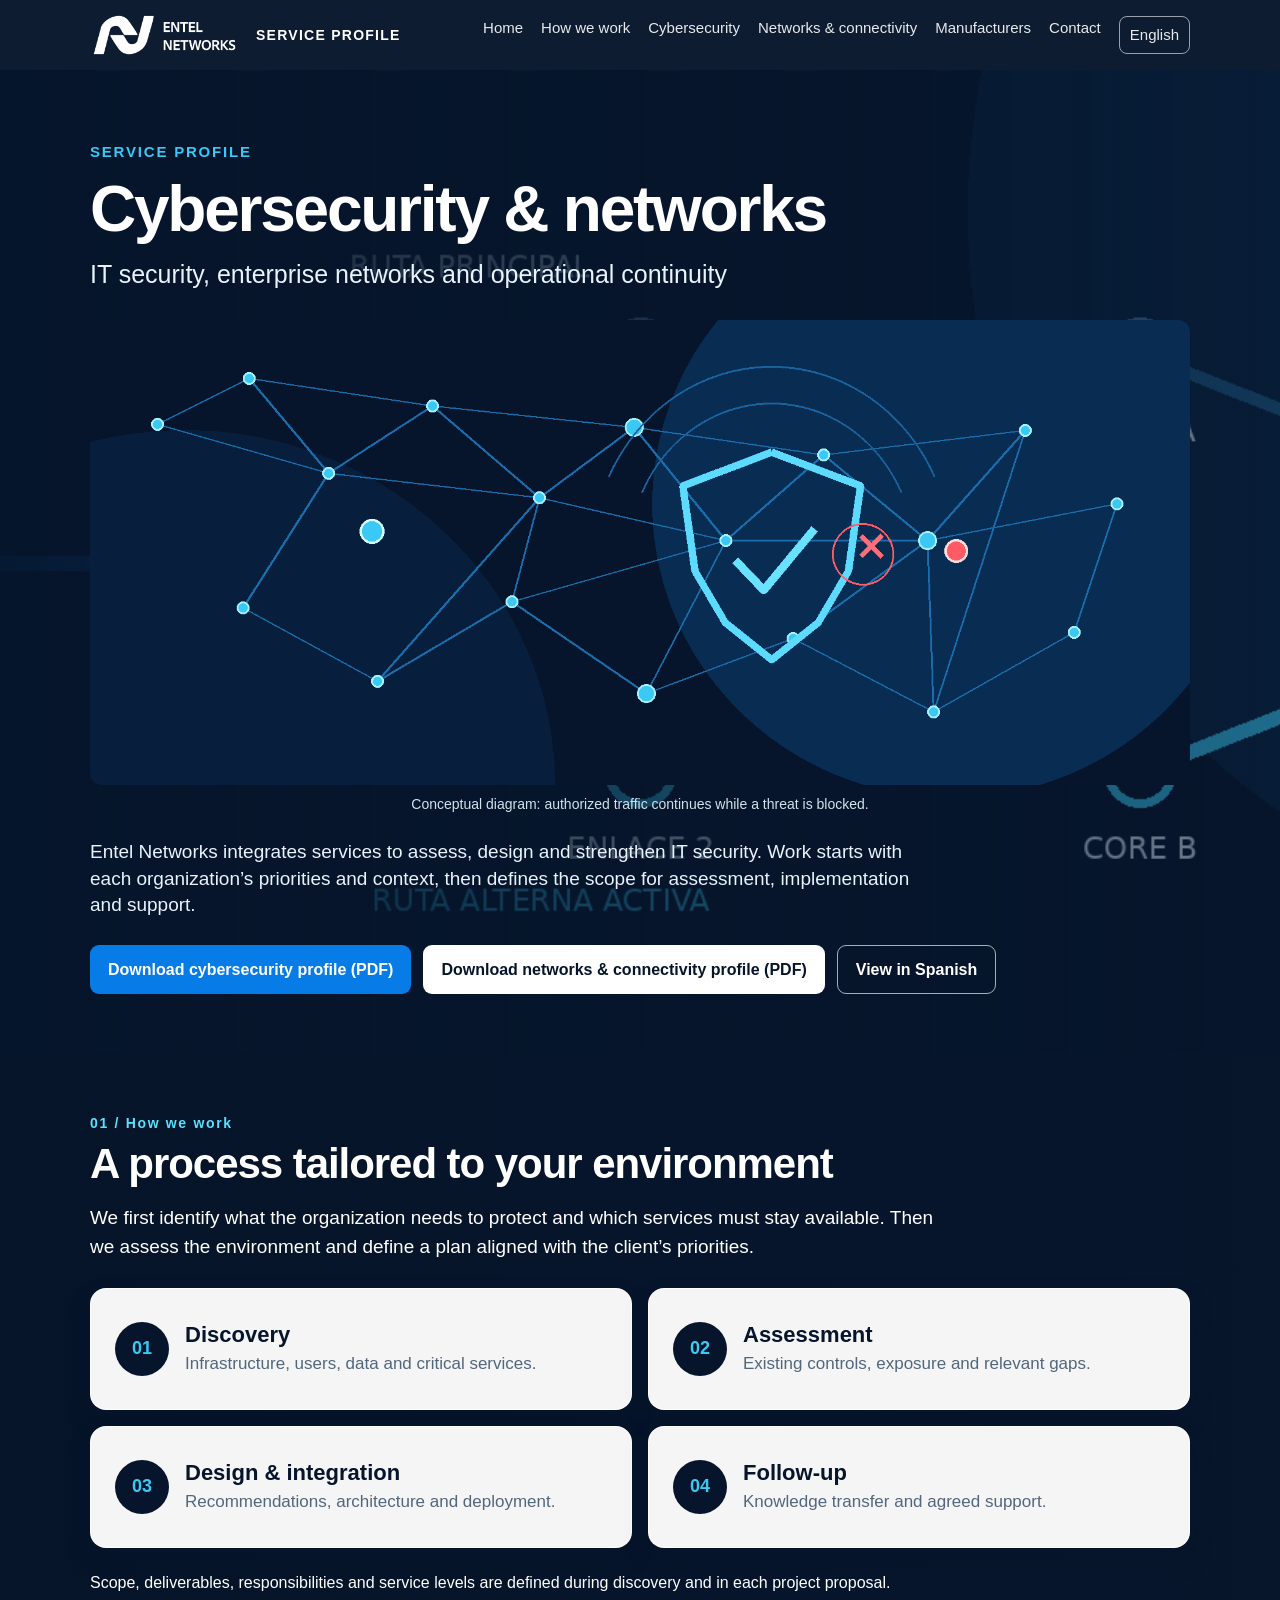
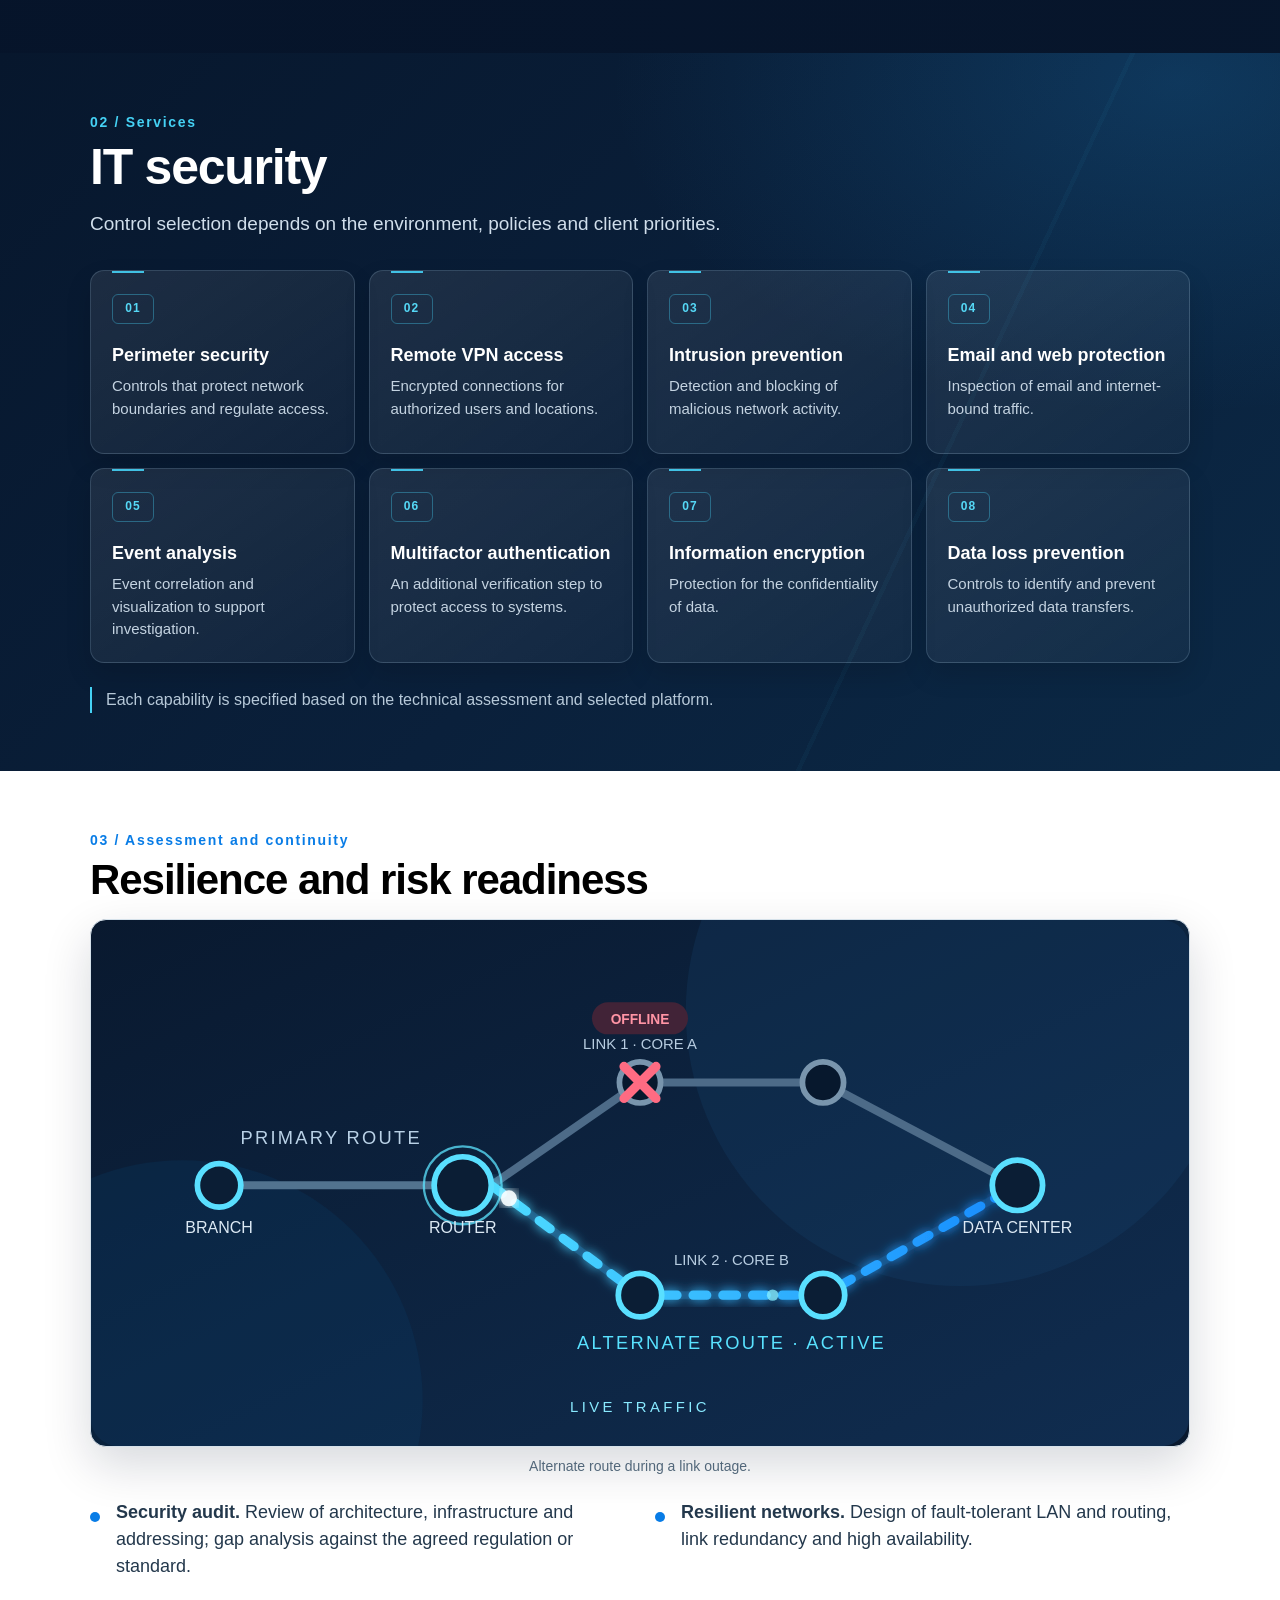
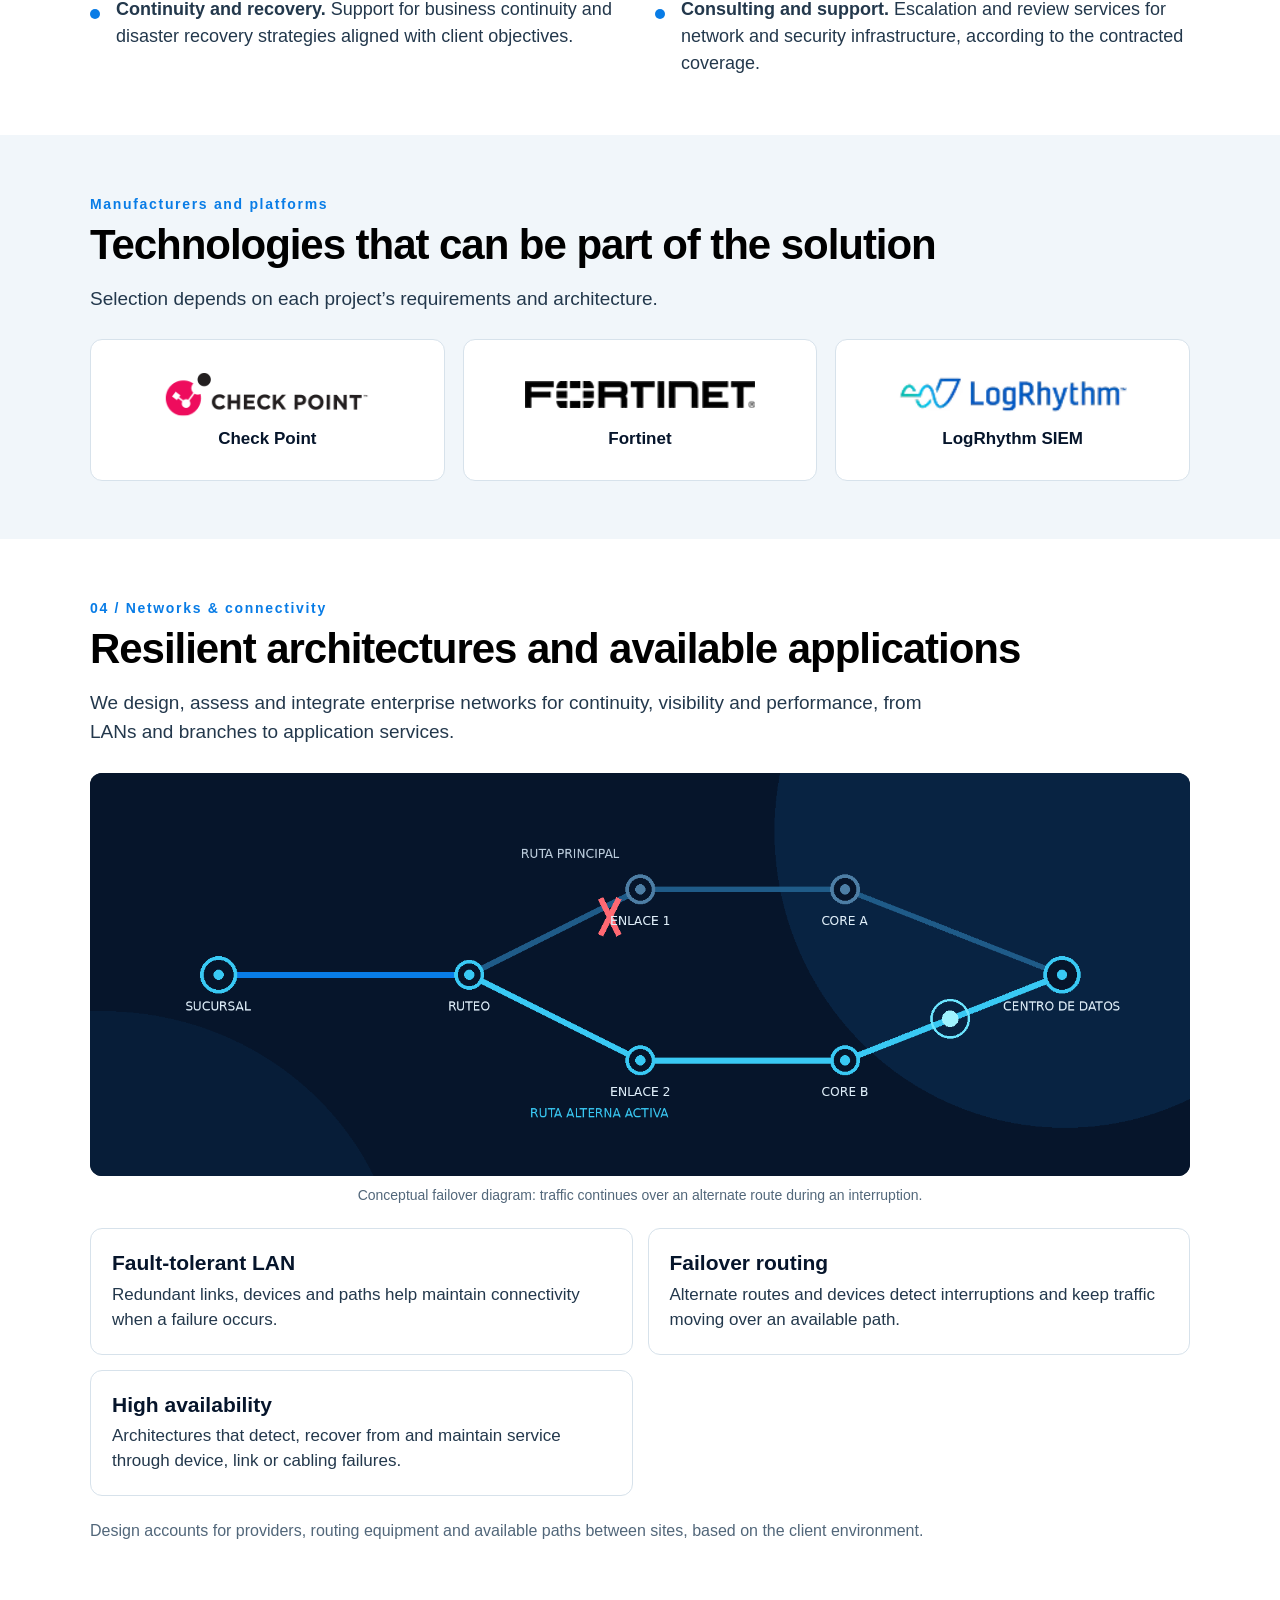
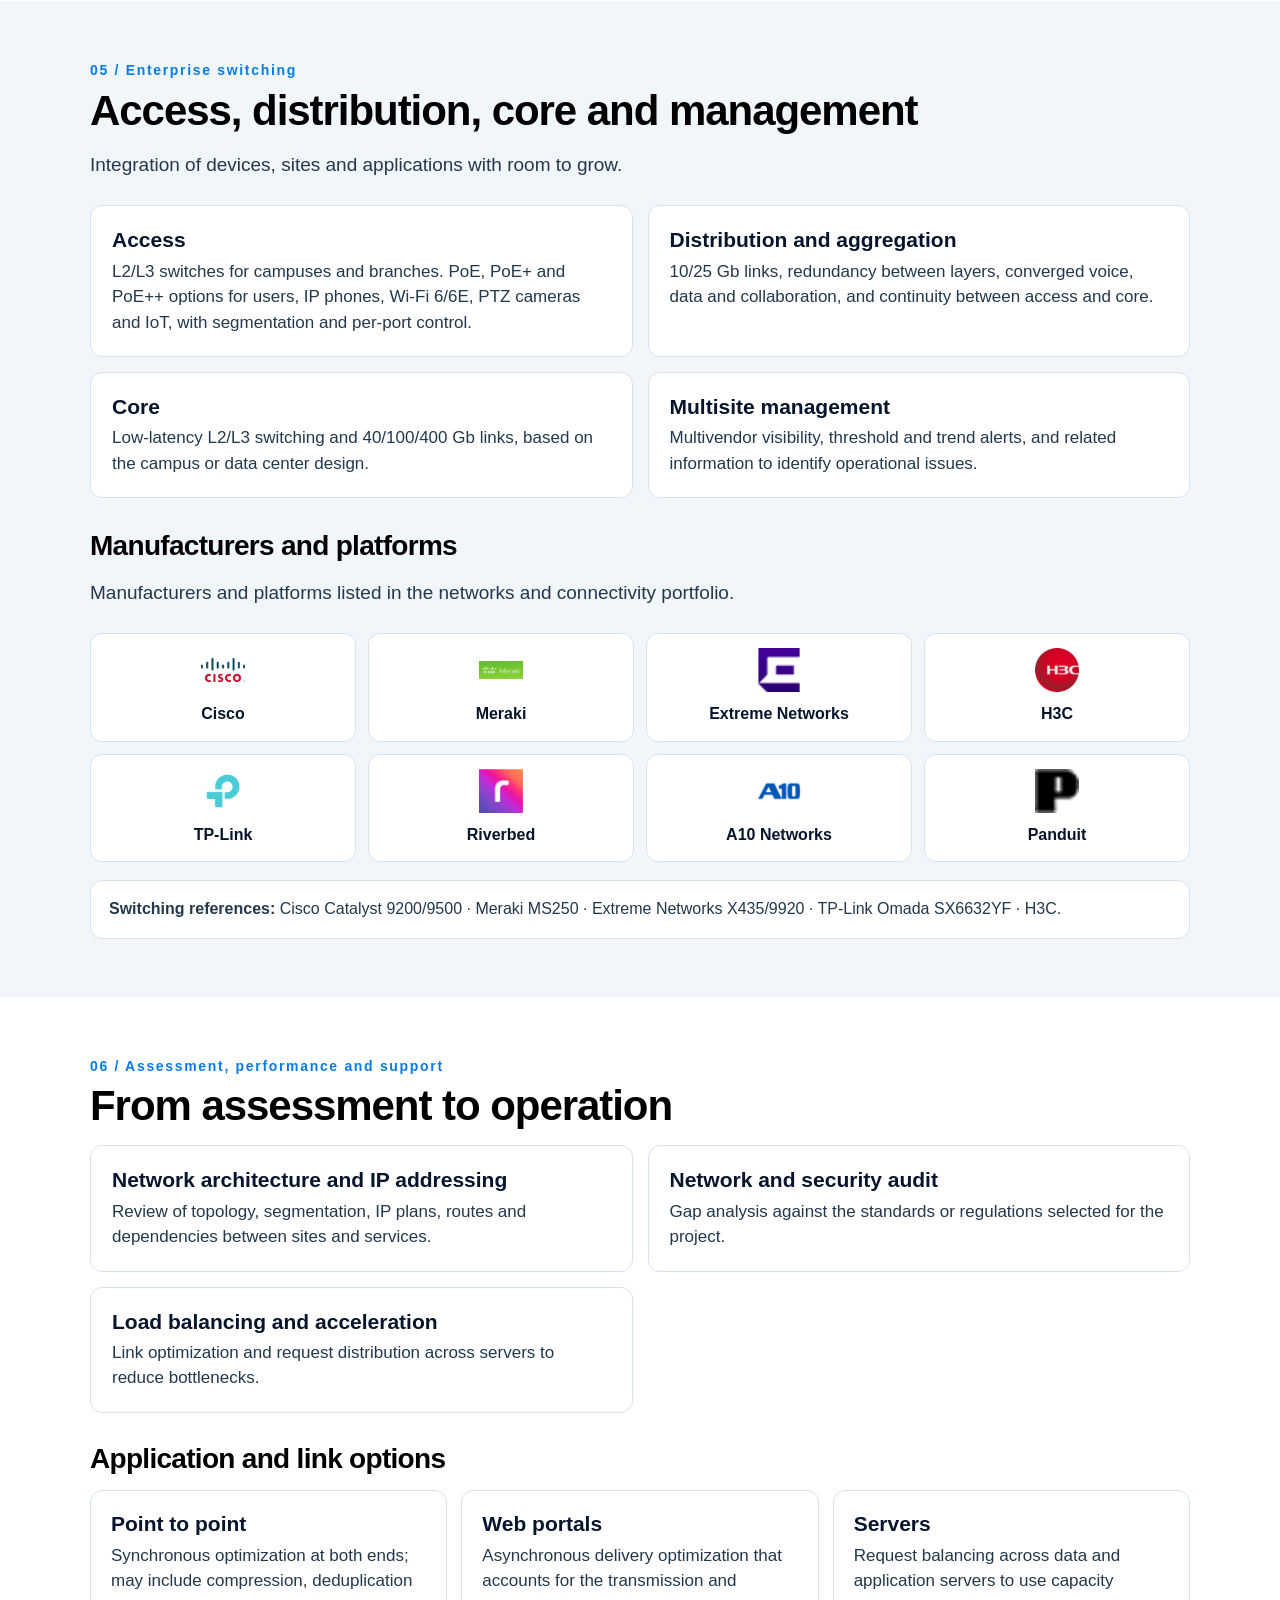
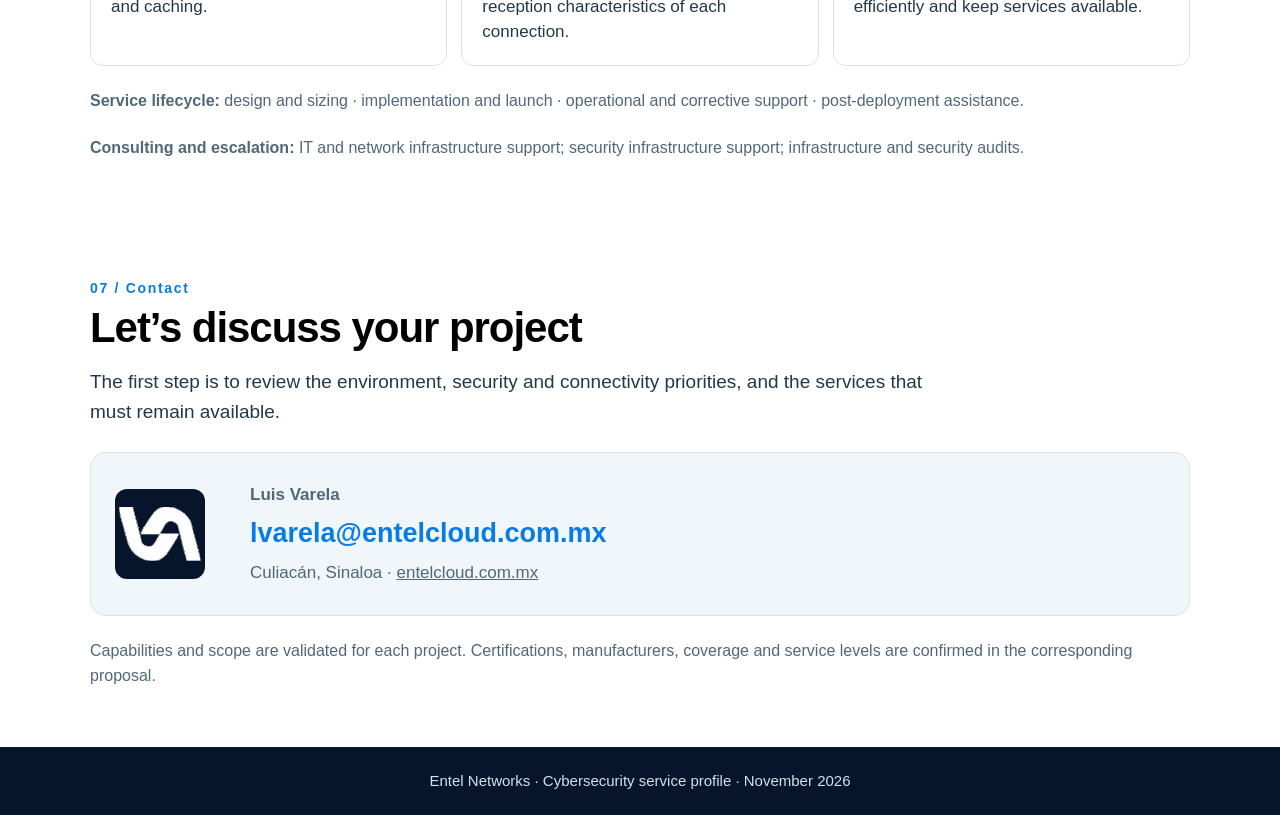
==== Perfil_Entel_Networks_EN.html @ b6eedfe2 "Refresh English IT security services section" ====
<!doctype html>
<html lang="en">
<head>
<meta charset="utf-8">
<meta name="viewport" content="width=device-width, initial-scale=1">
<meta name="theme-color" content="#06152b">
<meta name="description" content="Service profile de ciberseguridad de Entel Networks: evaluación, diseño, integración y continuidad operativa.">
<title>Cybersecurity | Entel Networks</title>
<style>
:root{--navy:#06152b;--blue:#087ce6;--cyan:#39c9f4;--ink:#101d2c;--body:#23384c;--muted:#52677a;--pale:#f1f6fa;--border:#d7e2eb;--white:#fff;--max:1100px}
*{box-sizing:border-box}
html{scroll-behavior:smooth}
body{margin:0;background:var(--white);color:var(--body);font-family:Arial,Helvetica,sans-serif;font-size:18px;line-height:1.6}
a{color:inherit}
header{position:sticky;top:0;z-index:1000;background:rgba(6,21,43,.97);backdrop-filter:blur(12px);color:#fff;padding:12px 22px}
.topbar{max-width:var(--max);margin:auto;display:flex;align-items:center;justify-content:space-between;gap:24px}
.brand{display:flex;align-items:center;gap:16px;min-width:0}
.brand img.logo{width:150px;height:auto;max-height:58px;object-fit:contain}
.brand span{font-size:14px;font-weight:700;letter-spacing:.09em}
nav{display:flex;gap:18px;flex-wrap:wrap;justify-content:flex-end}
nav a{font-size:15px;color:#fff;text-decoration:none;opacity:.9}
nav a:hover,nav a:focus{text-decoration:underline}
main{overflow:hidden}
.wrap{width:min(calc(100% - 44px),var(--max));margin:0 auto}
.hero{position:relative;isolation:isolate;overflow:hidden;background:var(--navy);color:#fff;padding:70px 0 60px;min-height:480px}
.hero:before{content:"";position:absolute;z-index:-1;inset:0;background:linear-gradient(90deg,rgba(6,21,43,.96),rgba(6,21,43,.52)),url("[data-uri]") center/cover no-repeat;animation:heroFade 18s ease-in-out infinite alternate}
@keyframes heroFade{0%{filter:hue-rotate(0deg) brightness(.8);transform:scale(1)}50%{filter:hue-rotate(18deg) brightness(1);transform:scale(1.04)}100%{filter:hue-rotate(-12deg) brightness(.88);transform:scale(1.01)}}
.eyebrow{margin:0 0 12px;color:var(--cyan);font-size:15px;font-weight:700;letter-spacing:.12em;text-transform:uppercase}
h1{font-size:clamp(40px,6vw,64px);line-height:1.05;letter-spacing:-.035em;margin:0 0 14px;color:#fff}
.lead{font-size:clamp(20px,2.4vw,25px);line-height:1.4;max-width:850px;margin:0 0 28px;color:#e8f3fc}
.flow{display:block;width:100%;height:auto;border-radius:12px;background:#08172c}
.caption{font-size:14px;color:#d2e1ed;text-align:center;margin:8px 0 0}
.section{padding:58px 0}
#metodo{position:relative;isolation:isolate;background:#09192f url("https://images.pexels.com/photos/3184357/pexels-photo-3184357.jpeg?auto=compress&cs=tinysrgb&w=1800") center 42%/cover no-repeat;color:#f7fbff}#metodo::before{content:"";position:absolute;inset:0;background:linear-gradient(90deg,rgba(6,20,42,.94) 0%,rgba(6,20,42,.82) 48%,rgba(6,20,42,.65) 100%);z-index:-1}#metodo .wrap{position:relative}#metodo .kicker{color:#59e2ff}#metodo h2,#metodo .section-intro,#metodo .note{color:#fff}#metodo .step{background:rgba(255,255,255,.96);backdrop-filter:blur(6px)}#metodo .step p{color:#52677c}@media(max-width:700px){#metodo{background-position:58% center}#metodo::before{background:rgba(6,20,42,.82)}}

.section.alt{background:var(--pale)}
.kicker{font-size:14px;letter-spacing:.12em;font-weight:700;color:var(--blue);margin:0 0 5px}
h2{font-size:clamp(30px,4vw,42px);line-height:1.12;color:#000;margin:0 0 16px;letter-spacing:-.025em}
.section-intro{font-size:19px;line-height:1.55;max-width:850px;margin:0 0 26px}
.steps{display:grid;gap:12px}
.step{display:flex;align-items:flex-start;gap:20px;background:white;border:1px solid var(--border);border-radius:12px;padding:20px 22px}
.step>span{display:grid;place-items:center;flex:0 0 54px;height:54px;border-radius:9px;background:var(--navy);color:var(--cyan);font-size:20px;font-weight:700}
h3{margin:0 0 5px;color:var(--navy);font-size:21px;line-height:1.25}
.step p,.service p{font-size:17px;margin:0;line-height:1.5}
.note{margin:22px 0 0;color:var(--muted);font-size:16px}
.services{display:grid;grid-template-columns:repeat(2,minmax(0,1fr));gap:15px}
.service{border:1px solid var(--border);border-radius:12px;padding:21px;background:#fff}
.service h3{font-size:19px}
.resilient{display:block;width:100%;height:auto;border-radius:12px;background:white;border:1px solid var(--border)}
.caption-dark{font-size:14px;color:var(--muted);text-align:center;margin:8px 0 22px}
.capabilities{display:grid;grid-template-columns:repeat(2,minmax(0,1fr));gap:16px 30px;margin:0;padding:0;list-style:none}
.capabilities li{font-size:18px;line-height:1.5;padding-left:26px;position:relative}
.capabilities li:before{content:"";position:absolute;left:0;top:.67em;width:10px;height:10px;border-radius:50%;background:var(--blue)}
.makers{display:grid;grid-template-columns:repeat(3,minmax(0,1fr));gap:18px;margin-top:22px}
.maker{min-height:142px;display:flex;flex-direction:column;align-items:center;justify-content:center;text-align:center;gap:10px;background:#fff;border:1px solid var(--border);border-radius:12px;padding:20px}
.maker img{display:block;max-width:100%;width:min(100%,230px);height:46px;object-fit:contain}
.maker h3{font-size:17px;margin:0}
.network-grid{display:grid;grid-template-columns:repeat(2,minmax(0,1fr));gap:15px}
.network-card{background:#fff;border:1px solid var(--border);border-radius:12px;padding:21px}
.network-card p{font-size:17px;line-height:1.5;margin:0}
.network-maker-grid{display:grid;grid-template-columns:repeat(4,minmax(0,1fr));gap:12px;margin-top:22px}
.network-maker{min-height:105px;display:flex;flex-direction:column;align-items:center;justify-content:center;gap:9px;text-decoration:none;background:#fff;border:1px solid var(--border);border-radius:12px;padding:14px}
.network-maker img{width:44px;height:44px;object-fit:contain}
.network-maker span{font-size:16px;font-weight:700;text-align:center;color:var(--navy)}
.section,[id]{scroll-margin-top:94px}
.reference-models{margin-top:18px;padding:16px 18px;border-radius:12px;background:#fff;border:1px solid var(--border);font-size:16px;line-height:1.55}
.flowcards{display:grid;grid-template-columns:repeat(3,minmax(0,1fr));gap:14px}
.flowcard{padding:20px;border-radius:12px;border:1px solid var(--border);background:#fff}
.flowcard p{margin:0;font-size:17px;line-height:1.5}
.contact{display:grid;grid-template-columns:110px 1fr;gap:25px;align-items:center;background:var(--pale);border:1px solid var(--border);border-radius:16px;padding:24px}
.spin{width:90px;height:90px;object-fit:contain;background:var(--navy);border-radius:12px}
.person{font-size:24px;color:var(--navy);font-weight:700;margin:0 0 3px}
.email{display:inline-block;color:var(--blue);font-size:clamp(21px,3vw,27px);font-weight:700;text-decoration:none;overflow-wrap:anywhere}
.contact p{margin:4px 0;color:var(--muted);font-size:17px}
footer{padding:22px;color:#d2e1ed;background:var(--navy);font-size:15px;text-align:center}
.downloads{display:flex;flex-wrap:wrap;gap:12px;margin-top:26px}
.download-btn{display:inline-flex;align-items:center;justify-content:center;min-height:48px;padding:11px 18px;border-radius:9px;background:var(--blue);color:#fff;font-size:16px;font-weight:700;text-decoration:none}
.download-btn.secondary{background:#fff;color:var(--navy)}
.download-btn.outline,.language-link{border:1px solid rgba(255,255,255,.65);background:transparent;color:#fff}
.language-link{padding:6px 10px;border-radius:8px}
@media(min-width:701px) and (max-width:1024px){
 :root{--max:920px}
 header{padding:12px 20px}
 .topbar{gap:16px}
 .brand img.logo{width:130px}
 nav{gap:10px 14px}
 nav a{font-size:14px}
 .wrap{width:min(calc(100% - 40px),var(--max))}
 .hero{min-height:430px;padding:58px 0 50px}
 .services,.capabilities,.network-grid{grid-template-columns:repeat(2,minmax(0,1fr))}
 .makers{grid-template-columns:repeat(3,minmax(0,1fr));gap:12px}
 .network-maker-grid{grid-template-columns:repeat(4,minmax(0,1fr));gap:10px}
 .flowcards{grid-template-columns:repeat(3,minmax(0,1fr));gap:10px}
 .flowcard{padding:17px}
 .contact{grid-template-columns:90px 1fr;gap:18px}
}
@media(max-width:700px){
 body{font-size:18px;line-height:1.65}
 header{padding:14px 16px}
 .topbar{align-items:flex-start;flex-direction:column;gap:12px}
 .brand img.logo{width:130px}
 .brand span{font-size:13px}
 nav{justify-content:flex-start;gap:8px 16px}
 nav a{font-size:16px;padding:4px 0}
 .wrap{width:min(calc(100% - 32px),var(--max))}
 .hero{padding:34px 0 32px}
 h1{font-size:42px;line-height:1.08}
 .lead{font-size:21px;line-height:1.45}
 .section{padding:42px 0}
 h2{font-size:32px;line-height:1.15}
 .section-intro{font-size:19px}
 .steps,.services,.capabilities{grid-template-columns:1fr}
 .step{gap:14px;padding:17px}
 .step>span{flex-basis:48px;height:48px;font-size:18px}
 h3{font-size:20px}
 .step p,.service p{font-size:18px}
 .service{padding:19px}
 .capabilities li{font-size:18px}
 .makers{grid-template-columns:1fr;gap:12px}
 .maker{min-height:122px;padding:18px}
 .maker img{height:48px;width:min(100%,250px)}
 .maker h3{font-size:18px}
 .network-grid,.flowcards{grid-template-columns:1fr}
 .network-maker-grid{grid-template-columns:repeat(2,minmax(0,1fr));gap:10px}
 .network-maker{min-height:110px;padding:12px}
 .network-maker span{font-size:17px}
 .network-card p,.flowcard p{font-size:18px}
 .reference-models{font-size:17px;padding:16px}
 .contact{grid-template-columns:1fr;gap:14px;padding:20px}
 .spin{width:76px;height:76px}
 .person{font-size:23px}
 .email{font-size:22px}
 .contact p{font-size:18px}
 .downloads{display:grid;grid-template-columns:1fr}
 .download-btn{font-size:17px;text-align:center}
 .section,[id]{scroll-margin-top:150px}
}
@media(prefers-reduced-motion:reduce){html{scroll-behavior:auto}}


.resilience-visual{display:block;width:100%;height:auto;border-radius:16px;overflow:hidden;background:#09192f;border:1px solid #d5e1ea;box-shadow:0 18px 48px rgba(6,21,43,.16)}
.resilience-visual svg{display:block;width:100%;height:auto}.resilience-visual .mobile-flow{display:none}.resilience-visual .route-alt{stroke-dasharray:12 14;animation:routeFlow 1.8s linear infinite}.resilience-visual .pulse-ring{transform-box:fill-box;transform-origin:center;animation:pulseRing 1.8s ease-out infinite}.resilience-visual .packet{opacity:.95}.resilience-visual .packet-2{opacity:.75}
@keyframes routeFlow{to{stroke-dashoffset:-52}}@keyframes pulseRing{0%{transform:scale(.85);opacity:.8}100%{transform:scale(1.45);opacity:0}}
@media(max-width:700px){.resilience-visual .wide-flow{display:none}.resilience-visual .mobile-flow{display:block}}
@media(prefers-reduced-motion:reduce){.resilience-visual *{animation:none!important}}


#metodo .steps{grid-template-columns:repeat(2,minmax(0,1fr));gap:16px}
#metodo .step{display:grid;grid-template-columns:54px minmax(0,1fr);align-items:center;gap:16px;min-height:122px;padding:22px 24px;border:1px solid rgba(255,255,255,.78);border-radius:16px;box-shadow:0 12px 26px rgba(4,16,34,.18)}
#metodo .step>span{width:54px;height:54px;flex:none;border-radius:50%;font-size:18px}
#metodo .step h3{font-size:22px;margin:0 0 4px}
#metodo .step p{font-size:17px;line-height:1.45}
@media(max-width:700px){#metodo .steps{grid-template-columns:1fr;gap:12px}#metodo .step{grid-template-columns:46px minmax(0,1fr);gap:14px;min-height:0;padding:18px}#metodo .step>span{width:46px;height:46px;font-size:17px}#metodo .step h3{font-size:20px}#metodo .step p{font-size:17px}}

#servicios{position:relative;isolation:isolate;overflow:hidden;background:radial-gradient(ellipse at 92% 4%,rgba(29,128,195,.24),transparent 34%),linear-gradient(135deg,#07172d 0%,#0a203b 56%,#0b2946 100%);color:#f4f8fc;counter-reset:security-service}
#servicios::before{content:"";position:absolute;z-index:-1;inset:0;background:linear-gradient(115deg,transparent 0 70%,rgba(51,202,245,.04) 70% 70.3%,transparent 70.3% 100%)}
#servicios .wrap{position:relative}
#servicios .kicker{color:#45d2f5}
#servicios h2{color:#fff;font-size:clamp(34px,4.4vw,50px);margin-bottom:14px}
#servicios .section-intro{color:#d0deeb;max-width:760px;margin-bottom:32px}
#servicios .services{grid-template-columns:repeat(4,minmax(0,1fr));gap:14px}
#servicios .service{position:relative;display:flex;flex-direction:column;min-height:184px;padding:23px 21px 21px;border:1px solid rgba(169,205,230,.2);border-radius:14px;background:linear-gradient(145deg,rgba(255,255,255,.085),rgba(255,255,255,.035));box-shadow:0 12px 26px rgba(0,0,0,.13);transition:transform .2s ease,border-color .2s ease,background .2s ease}
#servicios .service::before{counter-increment:security-service;content:counter(security-service,decimal-leading-zero);display:inline-flex;align-items:center;justify-content:center;width:40px;height:28px;margin-bottom:20px;border:1px solid rgba(69,210,245,.36);border-radius:6px;color:#55d8f6;font-size:12px;font-weight:700;letter-spacing:.1em}
#servicios .service::after{content:"";position:absolute;top:0;left:21px;width:32px;height:2px;background:#45d2f5;opacity:.9}
#servicios .service h3{margin:0 0 8px;color:#fff;font-size:18px;line-height:1.3}
#servicios .service p{margin:0;color:#c4d3e1;font-size:15px;line-height:1.5}
#servicios .service:hover{transform:translateY(-3px);border-color:rgba(69,210,245,.65);background:linear-gradient(145deg,rgba(255,255,255,.12),rgba(255,255,255,.055))}
#servicios .note{margin-top:24px;padding-left:14px;border-left:2px solid #45d2f5;color:#b7c9d9}
@media(min-width:701px) and (max-width:1024px){#servicios .services{grid-template-columns:repeat(2,minmax(0,1fr))}}
@media(max-width:700px){#servicios .services{grid-template-columns:1fr;gap:12px}#servicios .service{min-height:0;padding:20px}#servicios .service::before{margin-bottom:14px}#servicios .section-intro{font-size:18px;margin-bottom:24px}}
@media(prefers-reduced-motion:reduce){#servicios .service{transition:none}}
</style>
</head>
<body>
<header><div class="topbar"><div class="brand"><img class="logo" src="[data-uri]" alt="Entel Networks"><span>SERVICE PROFILE</span></div><nav aria-label="Navegación"><a href="#inicio">Home</a><a href="#metodo">How we work</a><a href="#servicios">Cybersecurity</a><a href="#redes">Networks & connectivity</a><a href="#fabricantes">Manufacturers</a><a href="#contacto">Contact</a><a class="language-link" href="Perfil_Entel_Networks_EN.html" lang="en">English</a></nav></div></header>
<main>
<section class="hero" id="inicio"><div class="wrap"><p class="eyebrow">Service profile</p><h1>Cybersecurity & networks</h1><p class="lead">IT security, enterprise networks and operational continuity</p><img class="flow" src="[data-uri]" alt="Diagrama conceptual animado: el flujo autorizado continúa y una amenaza es bloqueada"><p class="caption">Conceptual diagram: authorized traffic continues while a threat is blocked.</p><p class="lead" style="margin:24px 0 0;font-size:19px">Entel Networks integrates services to assess, design and strengthen IT security. Work starts with each organization’s priorities and context, then defines the scope for assessment, implementation and support.</p><div class="downloads"><a class="download-btn" href="Perfil_Cybersecurity_EN.pdf" download>Download cybersecurity profile (PDF)</a><a class="download-btn secondary" href="Perfil_Networks_and_Connectivity_EN.pdf" download>Download networks & connectivity profile (PDF)</a><a class="download-btn outline" href="Perfil_Entel_Networks_EN.html">View in Spanish</a></div></div></section>
<section class="section" id="metodo"><div class="wrap"><p class="kicker">01 / How we work</p><h2>A process tailored to your environment</h2><p class="section-intro">We first identify what the organization needs to protect and which services must stay available. Then we assess the environment and define a plan aligned with the client’s priorities.</p><div class="steps"><article class="step"><span>01</span><div><h3>Discovery</h3><p>Infrastructure, users, data and critical services.</p></div></article><article class="step"><span>02</span><div><h3>Assessment</h3><p>Existing controls, exposure and relevant gaps.</p></div></article><article class="step"><span>03</span><div><h3>Design & integration</h3><p>Recommendations, architecture and deployment.</p></div></article><article class="step"><span>04</span><div><h3>Follow-up</h3><p>Knowledge transfer and agreed support.</p></div></article></div><p class="note">Scope, deliverables, responsibilities and service levels are defined during discovery and in each project proposal.</p></div></section>
<section class="section alt" id="servicios"><div class="wrap"><p class="kicker">02 / Services</p><h2>IT security</h2><p class="section-intro">Control selection depends on the environment, policies and client priorities.</p><div class="services"><article class="service"><h3>Perimeter security</h3><p>Controls that protect network boundaries and regulate access.</p></article><article class="service"><h3>Remote VPN access</h3><p>Encrypted connections for authorized users and locations.</p></article><article class="service"><h3>Intrusion prevention</h3><p>Detection and blocking of malicious network activity.</p></article><article class="service"><h3>Email and web protection</h3><p>Inspection of email and internet-bound traffic.</p></article><article class="service"><h3>Event analysis</h3><p>Event correlation and visualization to support investigation.</p></article><article class="service"><h3>Multifactor authentication</h3><p>An additional verification step to protect access to systems.</p></article><article class="service"><h3>Information encryption</h3><p>Protection for the confidentiality of data.</p></article><article class="service"><h3>Data loss prevention</h3><p>Controls to identify and prevent unauthorized data transfers.</p></article></div><p class="note">Each capability is specified based on the technical assessment and selected platform.</p></div></section>
<section class="section" id="continuidad"><div class="wrap"><p class="kicker">03 / Assessment and continuity</p><h2>Resilience and risk readiness</h2><div class="resilience-visual" role="group" aria-label="Network failover: traffic switches to an alternate route while service stays online.">
<svg class="wide-flow" viewBox="0 0 960 460" role="img" aria-labelledby="flow-title flow-desc">
<title id="flow-title">Network failover: traffic switches to an alternate route while service stays online.</title><desc id="flow-desc">BRANCH connects to ROUTER. The primary route is interrupted; traffic flows through the alternate route to the data center.</desc>
<defs><linearGradient id="flow-bg" x1="0" y1="0" x2="1" y2="1"><stop stop-color="#09192f"/><stop offset="1" stop-color="#102d50"/></linearGradient><linearGradient id="flow-line" x1="0" y1="0" x2="1" y2="0"><stop stop-color="#4edcff"/><stop offset="1" stop-color="#168bff"/></linearGradient><filter id="glow"><feGaussianBlur stdDeviation="5" result="blur"/><feMerge><feMergeNode in="blur"/><feMergeNode in="SourceGraphic"/></feMerge></filter></defs>
<rect width="960" height="460" rx="24" fill="url(#flow-bg)"/><circle cx="760" cy="80" r="240" fill="#174b79" opacity=".22"/><circle cx="80" cy="420" r="210" fill="#0b3d68" opacity=".25"/>
<g fill="none" stroke-linecap="round" stroke-linejoin="round"><path d="M112 232H300" stroke="#52738f" stroke-width="7"/><path d="M350 232L480 142H640L810 232" stroke="#4d6b88" stroke-width="7"/><path d="M350 232L480 328H640L810 232" stroke="#153f69" stroke-width="7"/><path d="M350 232L480 328H640L810 232" stroke="url(#flow-line)" stroke-width="8" class="route-alt" filter="url(#glow)"/></g>
<path d="M350 232L480 328H640L810 232" id="active-path" fill="none" stroke="transparent"/>
<g fill="#0b1e35" stroke="#59dfff" stroke-width="5"><circle cx="112" cy="232" r="19"/><circle cx="325" cy="232" r="25"/><circle cx="480" cy="328" r="19"/><circle cx="640" cy="328" r="19"/><circle cx="810" cy="232" r="22"/></g>
<g fill="#07182d" stroke="#7995ad" stroke-width="5"><circle cx="480" cy="142" r="18"/><circle cx="640" cy="142" r="18"/></g>
<circle class="pulse-ring" cx="325" cy="232" r="34" fill="none" stroke="#5de4ff" stroke-width="2" opacity=".75"/><circle class="packet" r="7" fill="#f8fdff" filter="url(#glow)"><animateMotion dur="2.7s" repeatCount="indefinite" path="M350 232L480 328H640L810 232"/></circle><circle class="packet packet-2" r="5" fill="#89f0ff"><animateMotion dur="2.7s" begin="-1.35s" repeatCount="indefinite" path="M350 232L480 328H640L810 232"/></circle>
<g stroke="#ff6b82" stroke-width="8" stroke-linecap="round"><path d="M466 128l28 28M494 128l-28 28"/></g>
<g font-family="Arial,sans-serif" text-anchor="middle"><text x="210" y="196" fill="#b9d1e6" font-size="16" letter-spacing="2">PRIMARY ROUTE</text><rect x="438" y="72" width="84" height="28" rx="14" fill="#412337"/><text x="480" y="91" fill="#ff94a5" font-size="12" font-weight="700">OFFLINE</text><text x="560" y="375" fill="#59e2ff" font-size="16" letter-spacing="2">ALTERNATE ROUTE · ACTIVE</text><text x="112" y="274" fill="#dce9f4" font-size="14">BRANCH</text><text x="325" y="274" fill="#dce9f4" font-size="14">ROUTER</text><text x="480" y="113" fill="#b7cce0" font-size="13">LINK 1 · CORE A</text><text x="560" y="302" fill="#b7cce0" font-size="13">LINK 2 · CORE B</text><text x="810" y="274" fill="#dce9f4" font-size="14">DATA CENTER</text><text x="480" y="430" fill="#89eaff" font-size="13" letter-spacing="3">LIVE TRAFFIC</text></g></svg>
<svg class="mobile-flow" viewBox="0 0 480 600" role="img" aria-labelledby="mobile-flow-title mobile-flow-desc"><title id="mobile-flow-title">Network failover: traffic switches to an alternate route while service stays online.</title><desc id="mobile-flow-desc">BRANCH connects through an active backup route to the data center.</desc>
<defs><linearGradient id="mobile-bg" x1="0" y1="0" x2="1" y2="1"><stop stop-color="#09192f"/><stop offset="1" stop-color="#102d50"/></linearGradient><linearGradient id="mobile-line" x1="0" y1="0" x2="0" y2="1"><stop stop-color="#4edcff"/><stop offset="1" stop-color="#168bff"/></linearGradient><filter id="mobile-glow"><feGaussianBlur stdDeviation="5" result="blur"/><feMerge><feMergeNode in="blur"/><feMergeNode in="SourceGraphic"/></feMerge></filter></defs><rect width="480" height="600" rx="24" fill="url(#mobile-bg)"/><circle cx="400" cy="90" r="170" fill="#174b79" opacity=".22"/>
<g fill="none" stroke-linecap="round" stroke-linejoin="round"><path d="M240 98V180" stroke="#52738f" stroke-width="7"/><path d="M240 218L110 300V380" stroke="#4d6b88" stroke-width="7"/><path d="M240 218L350 300V390L240 475V535" stroke="#153f69" stroke-width="7"/><path d="M240 218L350 300V390L240 475V535" stroke="url(#mobile-line)" stroke-width="8" class="route-alt" filter="url(#mobile-glow)"/></g><circle class="pulse-ring" cx="240" cy="198" r="35" fill="none" stroke="#5de4ff" stroke-width="2"/><circle class="packet" r="7" fill="#f8fdff" filter="url(#mobile-glow)"><animateMotion dur="2.7s" repeatCount="indefinite" path="M240 218L350 300V390L240 475V535"/></circle><circle class="packet packet-2" r="5" fill="#89f0ff"><animateMotion dur="2.7s" begin="-1.35s" repeatCount="indefinite" path="M240 218L350 300V390L240 475V535"/></circle><path d="M94 285l32 32M126 285l-32 32" stroke="#ff6b82" stroke-width="8" stroke-linecap="round"/>
<g fill="#091c33" stroke="#59dfff" stroke-width="5"><circle cx="240" cy="75" r="20"/><circle cx="240" cy="198" r="26"/><circle cx="350" cy="390" r="20"/><circle cx="240" cy="535" r="22"/></g><g fill="#091c33" stroke="#829db4" stroke-width="5"><circle cx="110" cy="380" r="20"/></g><g font-family="Arial,sans-serif" text-anchor="middle"><text x="240" y="42" fill="#dce9f4" font-size="18">BRANCH</text><text x="240" y="242" fill="#dce9f4" font-size="18">ROUTER</text><rect x="64" y="330" width="95" height="27" rx="14" fill="#412337"/><text x="112" y="349" fill="#ff94a5" font-size="12" font-weight="700">OFFLINE</text><text x="240" y="292" fill="#b9d1e6" font-size="15">PRIMARY ROUTE</text><text x="350" y="425" fill="#cde3f3" font-size="15">ALTERNATE ROUTE</text><text x="350" y="447" fill="#59e2ff" font-size="14" font-weight="700">ACTIVE</text><text x="240" y="578" fill="#dce9f4" font-size="16">DATA CENTER</text></g></svg></div><p class="caption-dark">Alternate route during a link outage.</p><ul class="capabilities"><li><strong>Security audit.</strong> Review of architecture, infrastructure and addressing; gap analysis against the agreed regulation or standard.</li><li><strong>Resilient networks.</strong> Design of fault-tolerant LAN and routing, link redundancy and high availability.</li><li><strong>Continuity and recovery.</strong> Support for business continuity and disaster recovery strategies aligned with client objectives.</li><li><strong>Consulting and support.</strong> Escalation and review services for network and security infrastructure, according to the contracted coverage.</li></ul></div></section>
<section class="section alt" id="fabricantes"><div class="wrap"><p class="kicker">Manufacturers and platforms</p><h2>Technologies that can be part of the solution</h2><p class="section-intro">Selection depends on each project’s requirements and architecture.</p><div class="makers"><article class="maker"><img src="[data-uri]" alt="Logotipo de Check Point"><h3>Check Point</h3></article><article class="maker"><img src="[data-uri]" alt="Logotipo de Fortinet"><h3>Fortinet</h3></article><article class="maker"><img src="[data-uri]" alt="Logotipo de LogRhythm SIEM"><h3>LogRhythm SIEM</h3></article></div></div></section>
<section class="section" id="redes"><div class="wrap"><p class="kicker">04 / Networks & connectivity</p><h2>Resilient architectures and available applications</h2><p class="section-intro">We design, assess and integrate enterprise networks for continuity, visibility and performance, from LANs and branches to application services.</p><img class="flow" src="[data-uri]" alt="Diagrama conceptual animado: el tráfico cambia a una ruta alterna cuando se interrumpe el enlace principal"><p class="caption-dark">Conceptual failover diagram: traffic continues over an alternate route during an interruption.</p><div class="network-grid"><article class="network-card"><h3>Fault-tolerant LAN</h3><p>Redundant links, devices and paths help maintain connectivity when a failure occurs.</p></article><article class="network-card"><h3>Failover routing</h3><p>Alternate routes and devices detect interruptions and keep traffic moving over an available path.</p></article><article class="network-card"><h3>High availability</h3><p>Architectures that detect, recover from and maintain service through device, link or cabling failures.</p></article></div><p class="note">Design accounts for providers, routing equipment and available paths between sites, based on the client environment.</p></div></section>
<section class="section alt" id="switching"><div class="wrap"><p class="kicker">05 / Enterprise switching</p><h2>Access, distribution, core and management</h2><p class="section-intro">Integration of devices, sites and applications with room to grow.</p><div class="network-grid"><article class="network-card"><h3>Access</h3><p>L2/L3 switches for campuses and branches. PoE, PoE+ and PoE++ options for users, IP phones, Wi-Fi 6/6E, PTZ cameras and IoT, with segmentation and per-port control.</p></article><article class="network-card"><h3>Distribution and aggregation</h3><p>10/25 Gb links, redundancy between layers, converged voice, data and collaboration, and continuity between access and core.</p></article><article class="network-card"><h3>Core</h3><p>Low-latency L2/L3 switching and 40/100/400 Gb links, based on the campus or data center design.</p></article><article class="network-card"><h3>Multisite management</h3><p>Multivendor visibility, threshold and trend alerts, and related information to identify operational issues.</p></article></div><h2 style="font-size:28px;margin-top:32px">Manufacturers and platforms</h2><p class="section-intro">Manufacturers and platforms listed in the networks and connectivity portfolio.</p><div class="network-maker-grid"><a class="network-maker" href="https://www.cisco.com/" target="_blank" rel="noopener"><img src="[data-uri]" alt=""><span>Cisco</span></a><a class="network-maker" href="https://meraki.cisco.com/" target="_blank" rel="noopener"><img src="[data-uri]" alt=""><span>Meraki</span></a><a class="network-maker" href="https://www.extremenetworks.com/" target="_blank" rel="noopener"><img src="[data-uri]" alt=""><span>Extreme Networks</span></a><a class="network-maker" href="https://www.h3c.com/" target="_blank" rel="noopener"><img src="[data-uri]" alt=""><span>H3C</span></a><a class="network-maker" href="https://www.tp-link.com/" target="_blank" rel="noopener"><img src="[data-uri]" alt=""><span>TP-Link</span></a><a class="network-maker" href="https://www.riverbed.com/" target="_blank" rel="noopener"><img src="[data-uri]" alt=""><span>Riverbed</span></a><a class="network-maker" href="https://www.a10networks.com/" target="_blank" rel="noopener"><img src="[data-uri]" alt=""><span>A10 Networks</span></a><a class="network-maker" href="https://www.panduit.com/" target="_blank" rel="noopener"><img src="[data-uri]" alt=""><span>Panduit</span></a></div><div class="reference-models"><strong>Switching references:</strong> Cisco Catalyst 9200/9500 · Meraki MS250 · Extreme Networks X435/9920 · TP-Link Omada SX6632YF · H3C.</div></div></section>
<section class="section" id="optimizacion"><div class="wrap"><p class="kicker">06 / Assessment, performance and support</p><h2>From assessment to operation</h2><div class="network-grid"><article class="network-card"><h3>Network architecture and IP addressing</h3><p>Review of topology, segmentation, IP plans, routes and dependencies between sites and services.</p></article><article class="network-card"><h3>Network and security audit</h3><p>Gap analysis against the standards or regulations selected for the project.</p></article><article class="network-card"><h3>Load balancing and acceleration</h3><p>Link optimization and request distribution across servers to reduce bottlenecks.</p></article></div><h2 style="font-size:28px;margin-top:30px">Application and link options</h2><div class="flowcards"><article class="flowcard"><h3>Point to point</h3><p>Synchronous optimization at both ends; may include compression, deduplication and caching.</p></article><article class="flowcard"><h3>Web portals</h3><p>Asynchronous delivery optimization that accounts for the transmission and reception characteristics of each connection.</p></article><article class="flowcard"><h3>Servers</h3><p>Request balancing across data and application servers to use capacity efficiently and keep services available.</p></article></div><p class="note"><strong>Service lifecycle:</strong> design and sizing · implementation and launch · operational and corrective support · post-deployment assistance.</p><p class="note"><strong>Consulting and escalation:</strong> IT and network infrastructure support; security infrastructure support; infrastructure and security audits.</p></div></section>
<section class="section" id="contacto"><div class="wrap"><p class="kicker">07 / Contact</p><h2>Let’s discuss your project</h2><p class="section-intro">The first step is to review the environment, security and connectivity priorities, and the services that must remain available.</p><div class="contact"><img class="spin" src="[data-uri]" alt="Isotipo Entel animado girando horizontalmente"><div><p class="person">Luis Varela</p><a class="email" href="mailto:lvarela@entelcloud.com.mx">lvarela@entelcloud.com.mx</a><p>Culiacán, Sinaloa · <a href="https://entelcloud.com.mx">entelcloud.com.mx</a></p></div></div><p class="note">Capabilities and scope are validated for each project. Certifications, manufacturers, coverage and service levels are confirmed in the corresponding proposal.</p></div></section>
</main>
<footer>Entel Networks · Cybersecurity service profile · November 2026</footer>
</body></html>
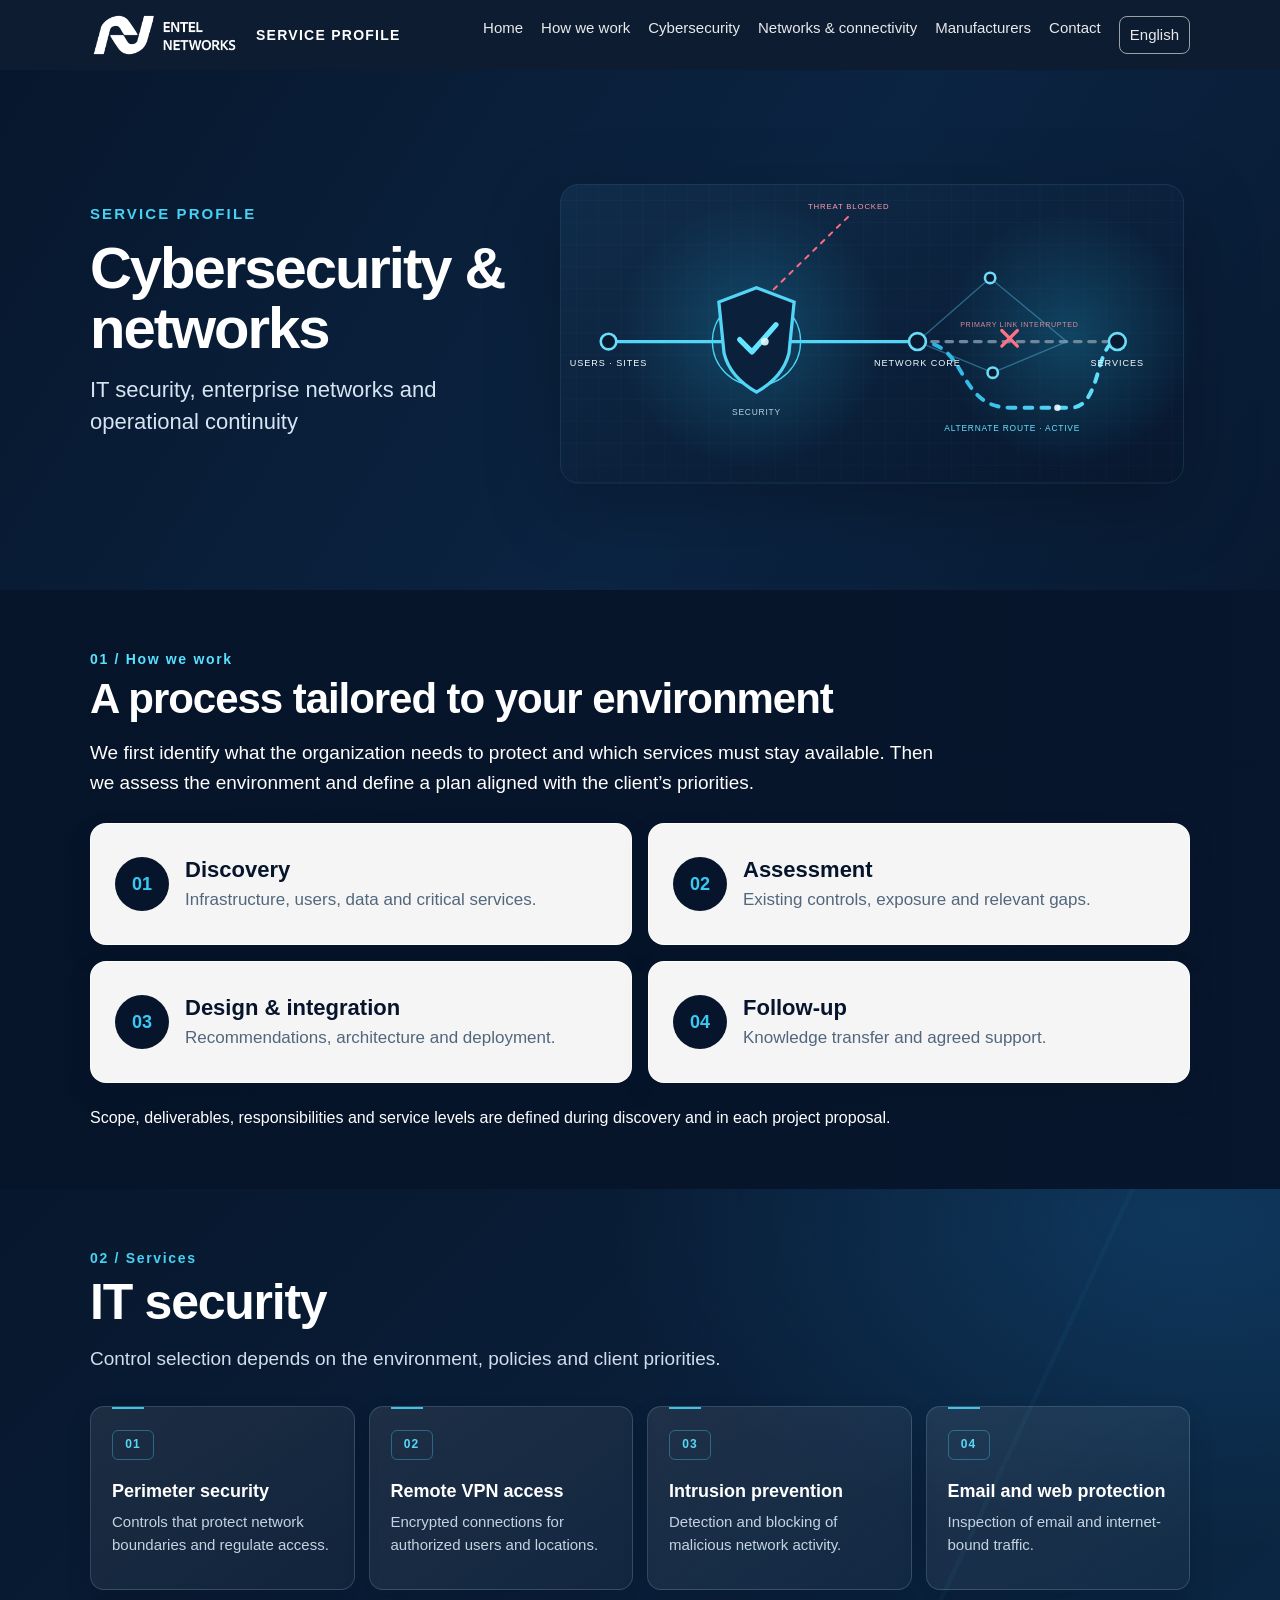
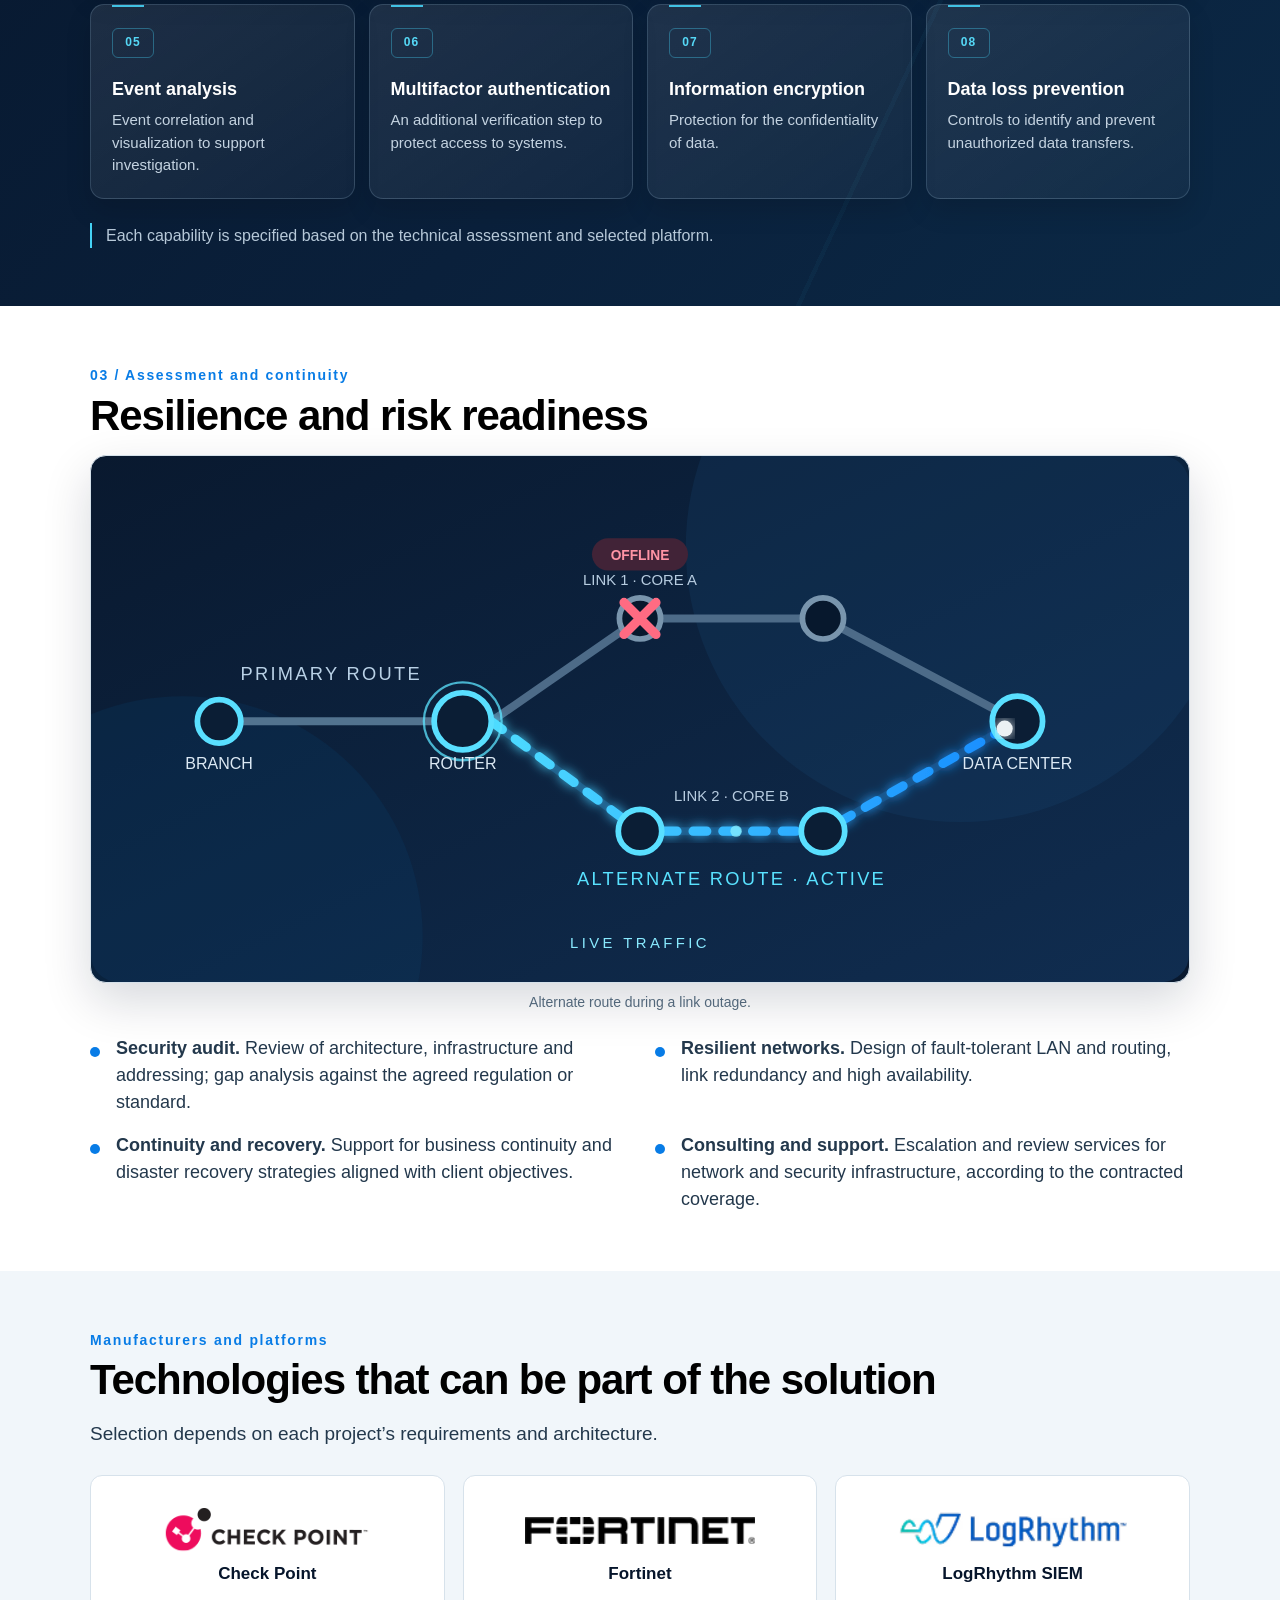
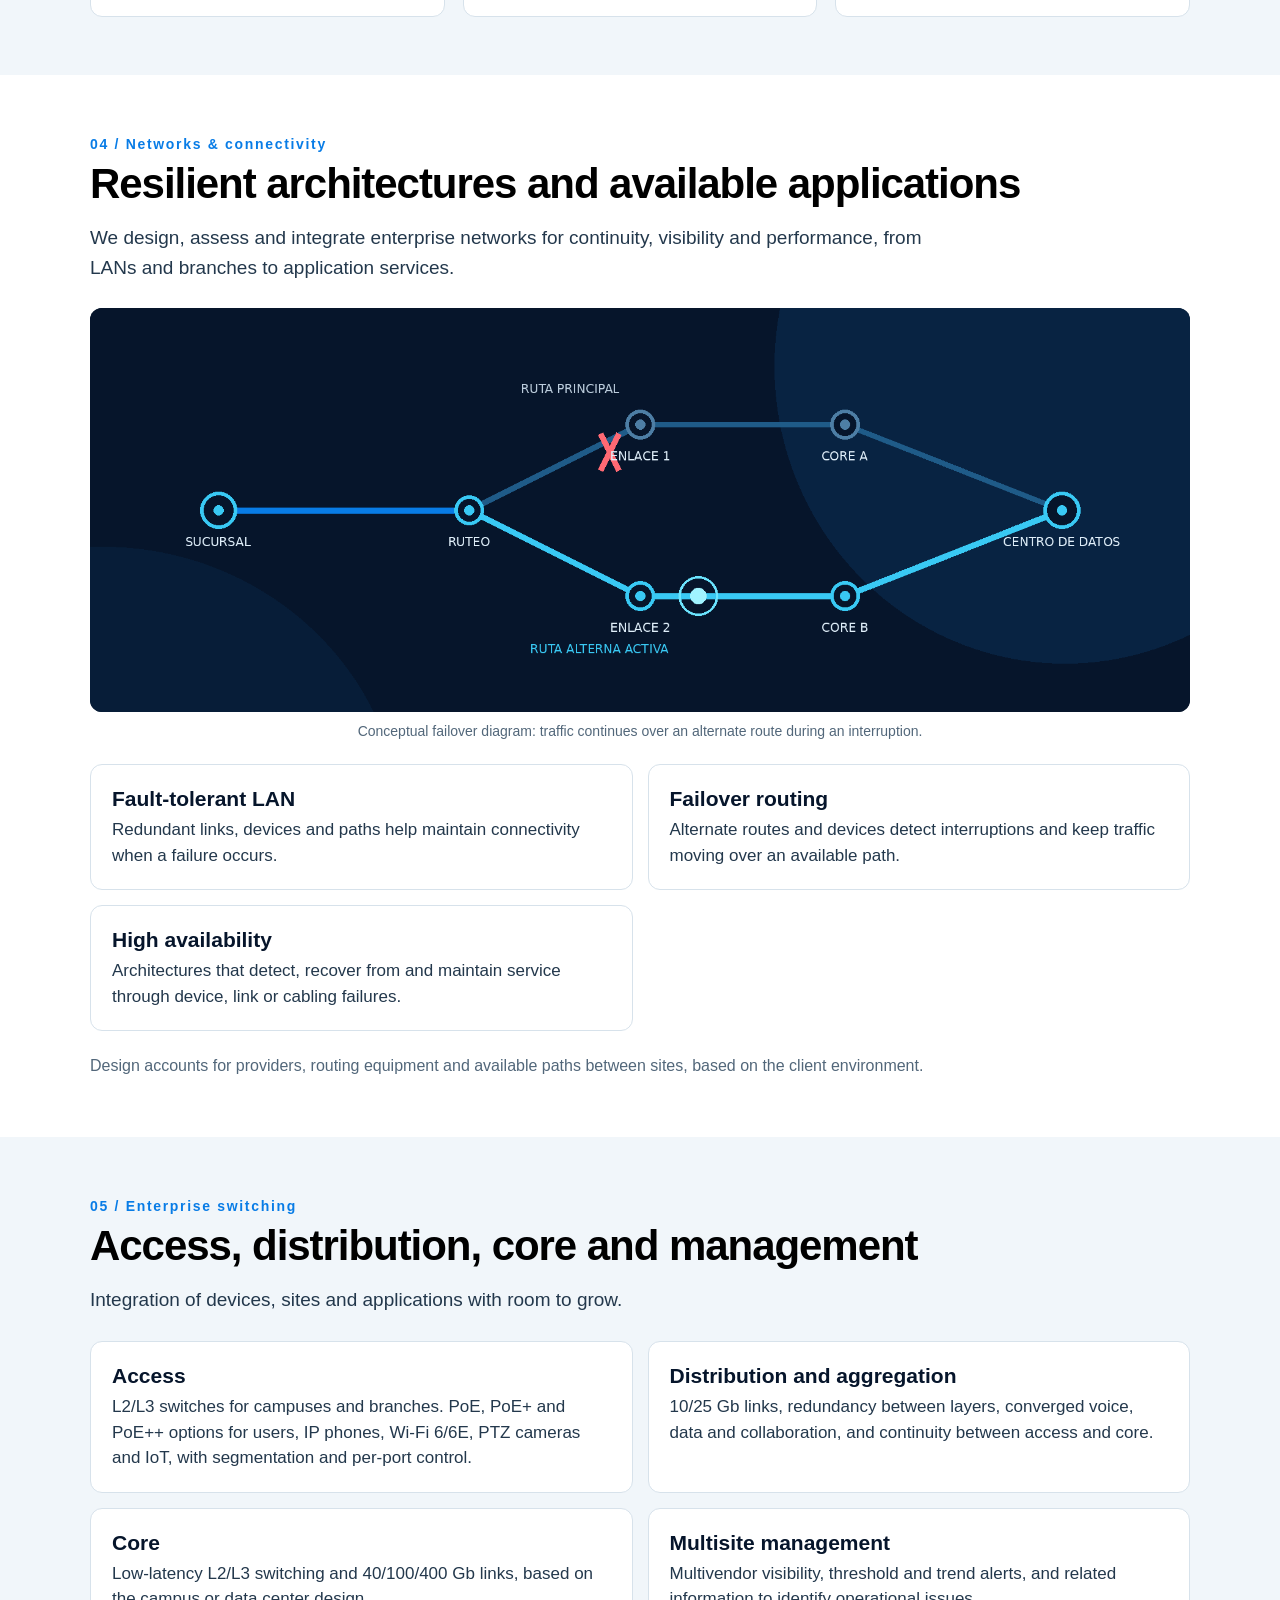
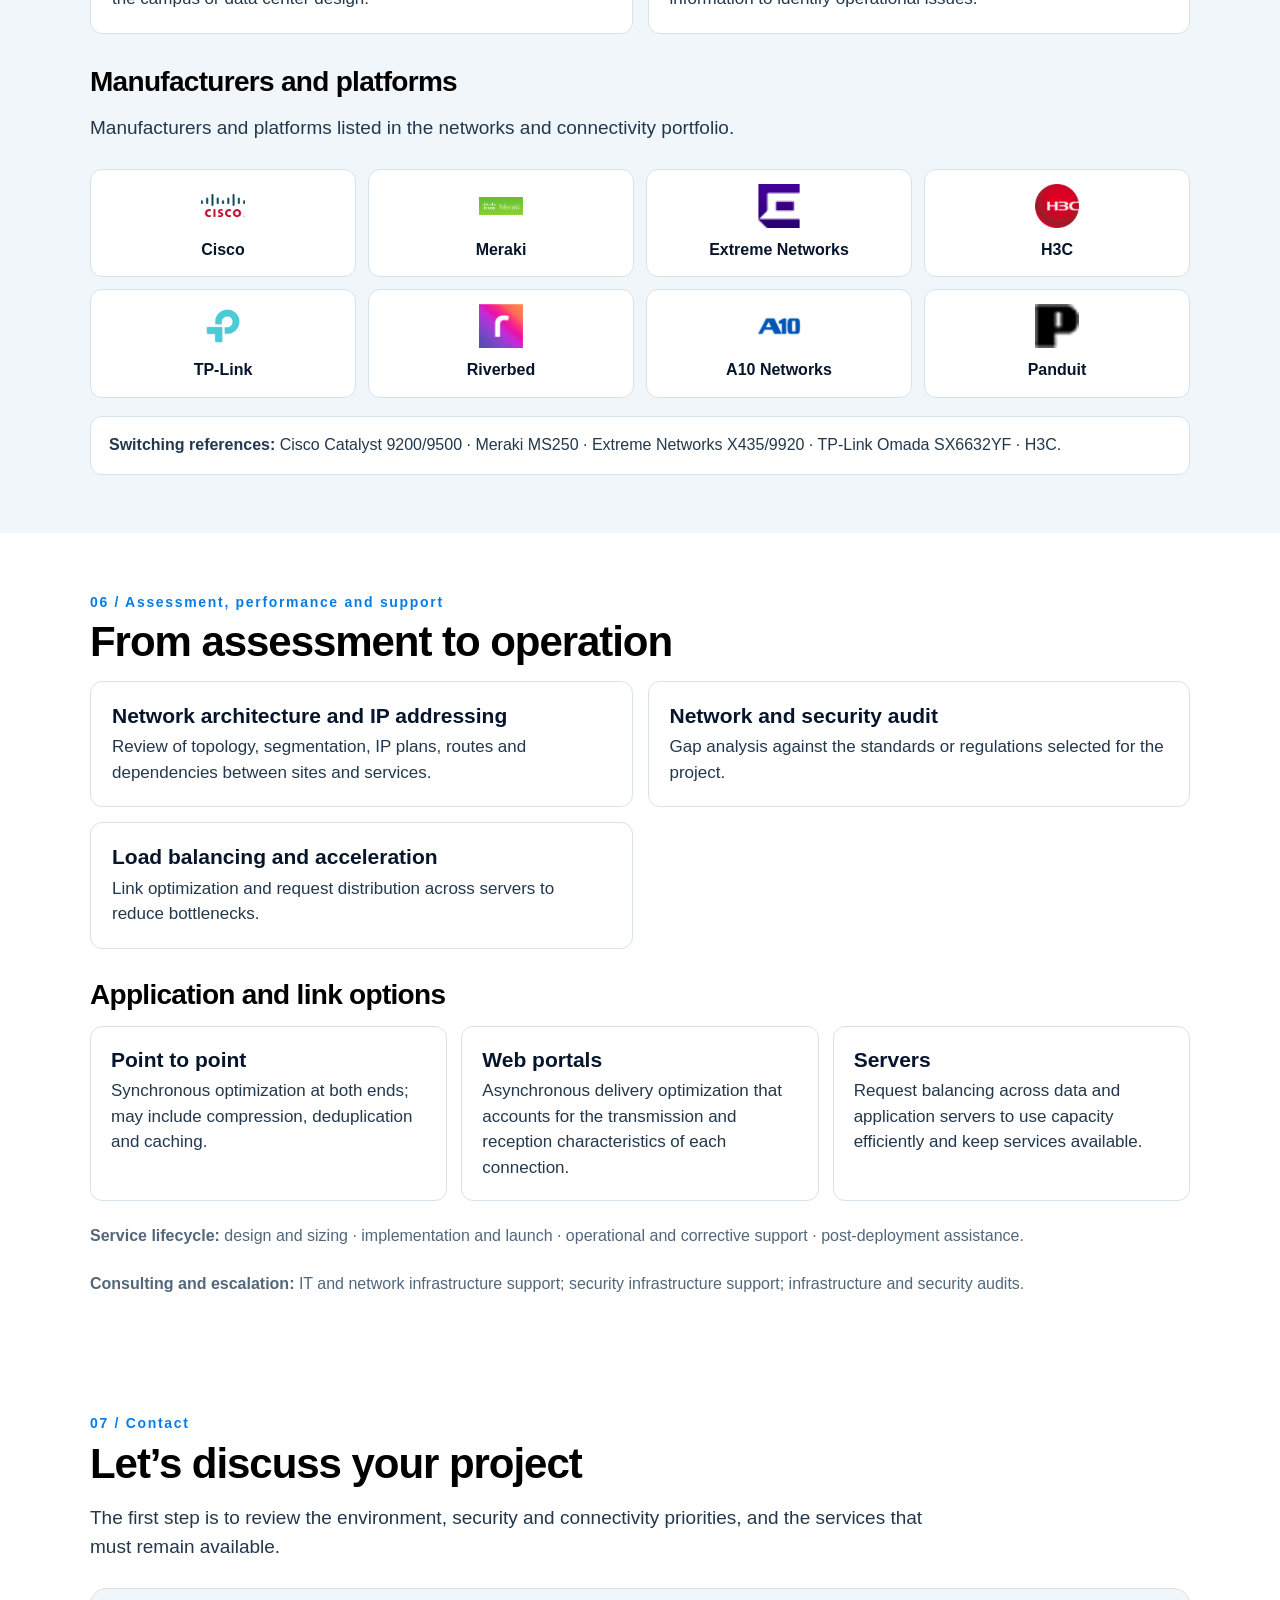
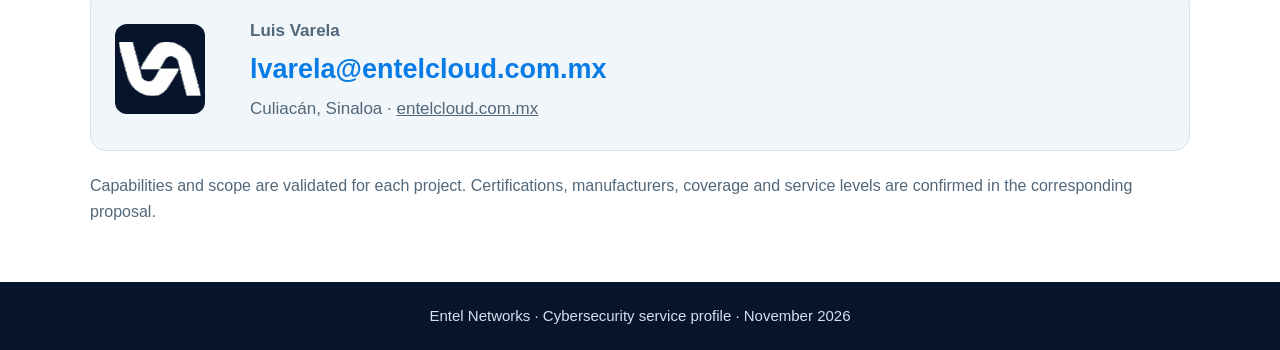
==== commit f0cdf6b7: "Unify English hero animations" ====
--- a/Perfil_Entel_Networks_EN.html
+++ b/Perfil_Entel_Networks_EN.html
@@ -169,12 +169,51 @@
 @media(min-width:701px) and (max-width:1024px){#servicios .services{grid-template-columns:repeat(2,minmax(0,1fr))}}
 @media(max-width:700px){#servicios .services{grid-template-columns:1fr;gap:12px}#servicios .service{min-height:0;padding:20px}#servicios .service::before{margin-bottom:14px}#servicios .section-intro{font-size:18px;margin-bottom:24px}}
 @media(prefers-reduced-motion:reduce){#servicios .service{transition:none}}
+
+/* Hero cybersecurity + connectivity as one responsive animated composition */
+.hero{display:flex;align-items:center;min-height:520px;padding:58px 0 50px;background:linear-gradient(122deg,#07172d 0%,#0b2442 58%,#081a32 100%)}
+.hero:before{display:none}
+.hero .wrap{display:grid;grid-template-columns:minmax(280px,.82fr) minmax(0,1.18fr);gap:22px;align-items:center}
+.hero-copy{position:relative;z-index:1;max-width:500px}
+.hero .eyebrow{color:#45d2f5;font-weight:700;letter-spacing:.14em;text-transform:uppercase}
+.hero h1{font-size:clamp(38px,4.8vw,58px);line-height:1.04;letter-spacing:-.035em;margin:10px 0 16px;color:#fff}
+.hero .lead{font-size:clamp(18px,2vw,22px);line-height:1.45;color:#d6e5f2;max-width:520px}
+.hero-visual{position:relative;width:100%;min-width:0;filter:drop-shadow(0 22px 38px rgba(0,0,0,.24))}
+.hero-visual svg{display:block;width:100%;height:auto;overflow:visible}
+.hero-flow-mobile{display:none!important}
+.hero-visual .hero-route-active{stroke-dasharray:12 14;animation:heroRouteFlow 1.8s linear infinite}
+.hero-visual .hero-pulse{transform-box:fill-box;transform-origin:center;animation:heroPulse 2.4s ease-out infinite}
+.hero-visual .hero-packet{opacity:.9}
+@keyframes heroRouteFlow{to{stroke-dashoffset:-52}}
+@keyframes heroPulse{0%{transform:scale(.84);opacity:.7}100%{transform:scale(1.35);opacity:0}}
+@media(min-width:701px) and (max-width:1024px){.hero{min-height:450px;padding:48px 0}.hero .wrap{grid-template-columns:minmax(240px,.78fr) minmax(0,1.22fr);gap:12px}.hero h1{font-size:clamp(36px,5vw,48px)}}
+@media(max-width:700px){.hero{min-height:0;padding:42px 0 36px}.hero .wrap{width:min(calc(100% - 32px),var(--max));grid-template-columns:1fr;gap:22px}.hero-copy{max-width:560px}.hero h1{font-size:clamp(36px,9.5vw,46px)}.hero .lead{font-size:18px;line-height:1.5}.hero-visual{width:min(100%,390px);margin:0 auto}.hero-flow-wide{display:none!important}.hero-flow-mobile{display:block!important}}
+@media(prefers-reduced-motion:reduce){.hero-visual *{animation:none!important;transition:none!important}.hero-visual animateMotion{display:none}}
 </style>
 </head>
 <body>
 <header><div class="topbar"><div class="brand"><img class="logo" src="[data-uri]" alt="Entel Networks"><span>SERVICE PROFILE</span></div><nav aria-label="Navegación"><a href="#inicio">Home</a><a href="#metodo">How we work</a><a href="#servicios">Cybersecurity</a><a href="#redes">Networks & connectivity</a><a href="#fabricantes">Manufacturers</a><a href="#contacto">Contact</a><a class="language-link" href="Perfil_Entel_Networks_EN.html" lang="en">English</a></nav></div></header>
 <main>
-<section class="hero" id="inicio"><div class="wrap"><p class="eyebrow">Service profile</p><h1>Cybersecurity & networks</h1><p class="lead">IT security, enterprise networks and operational continuity</p><img class="flow" src="[data-uri]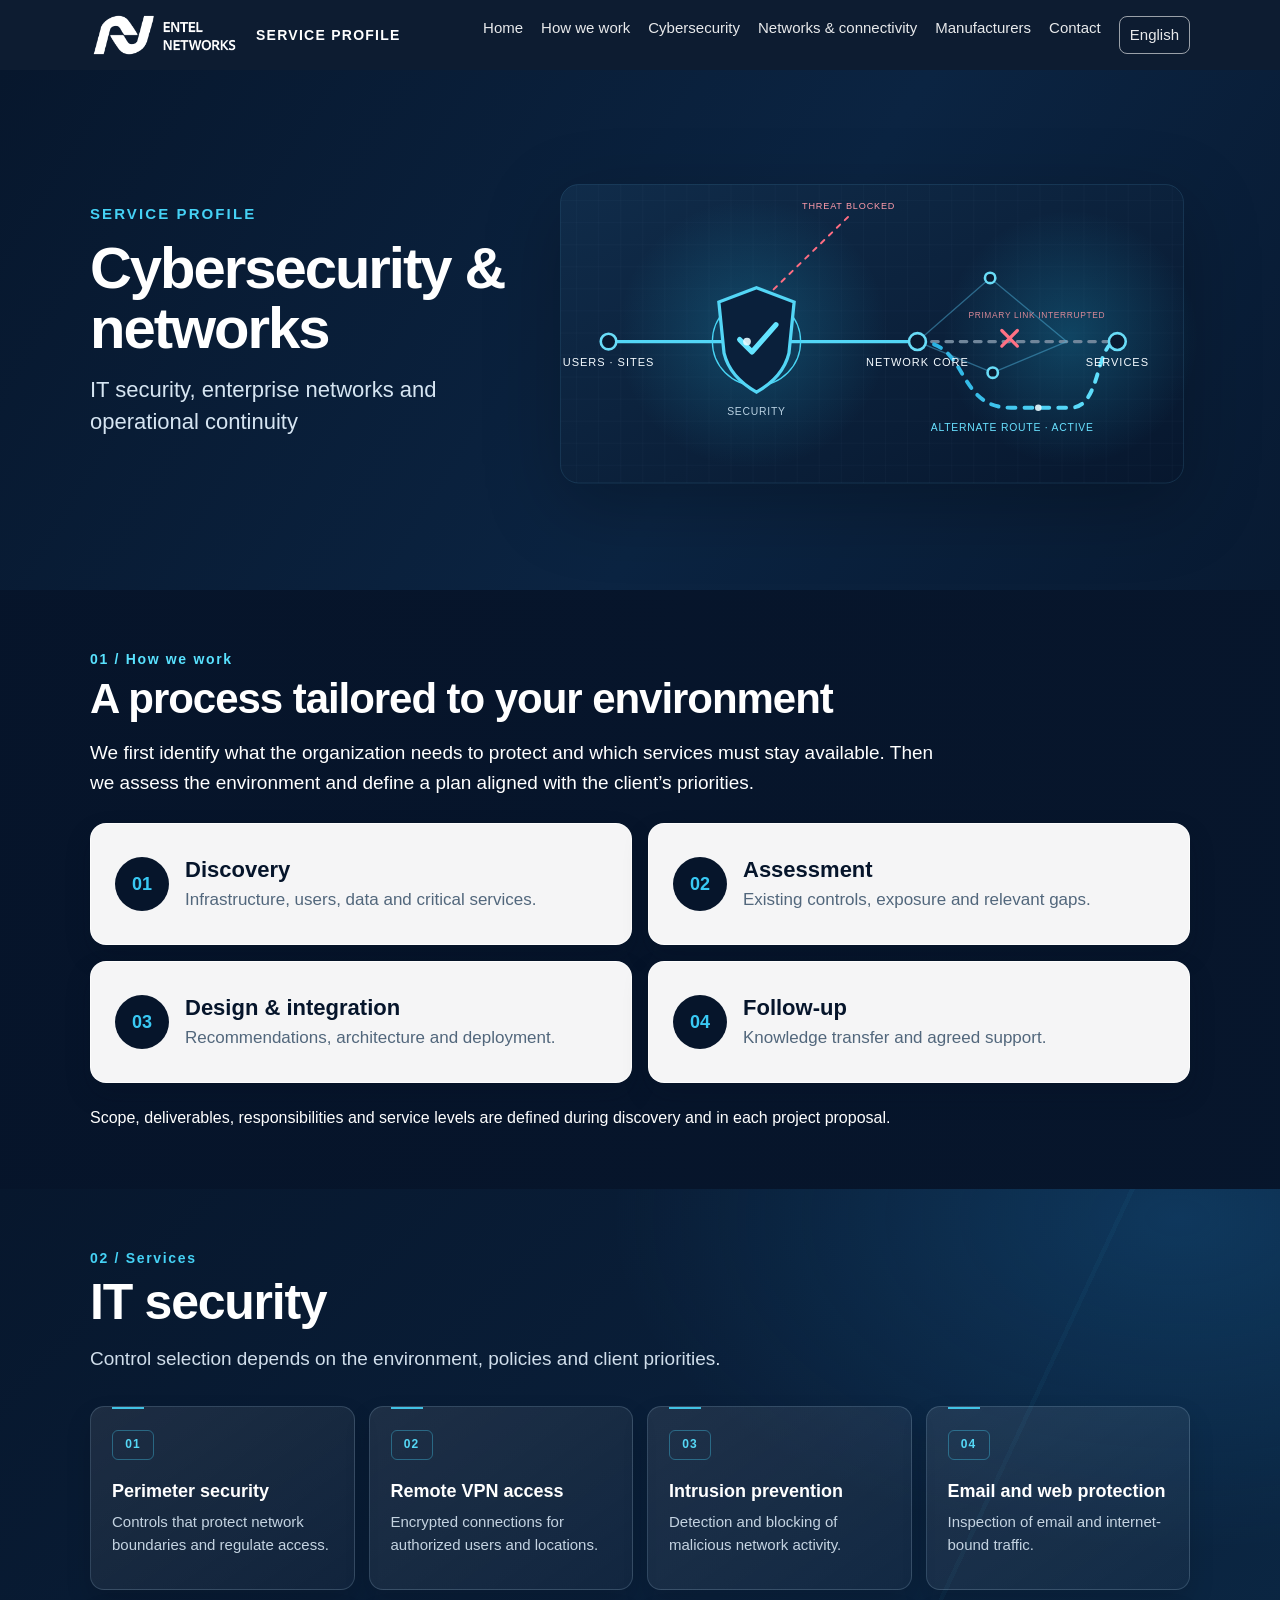
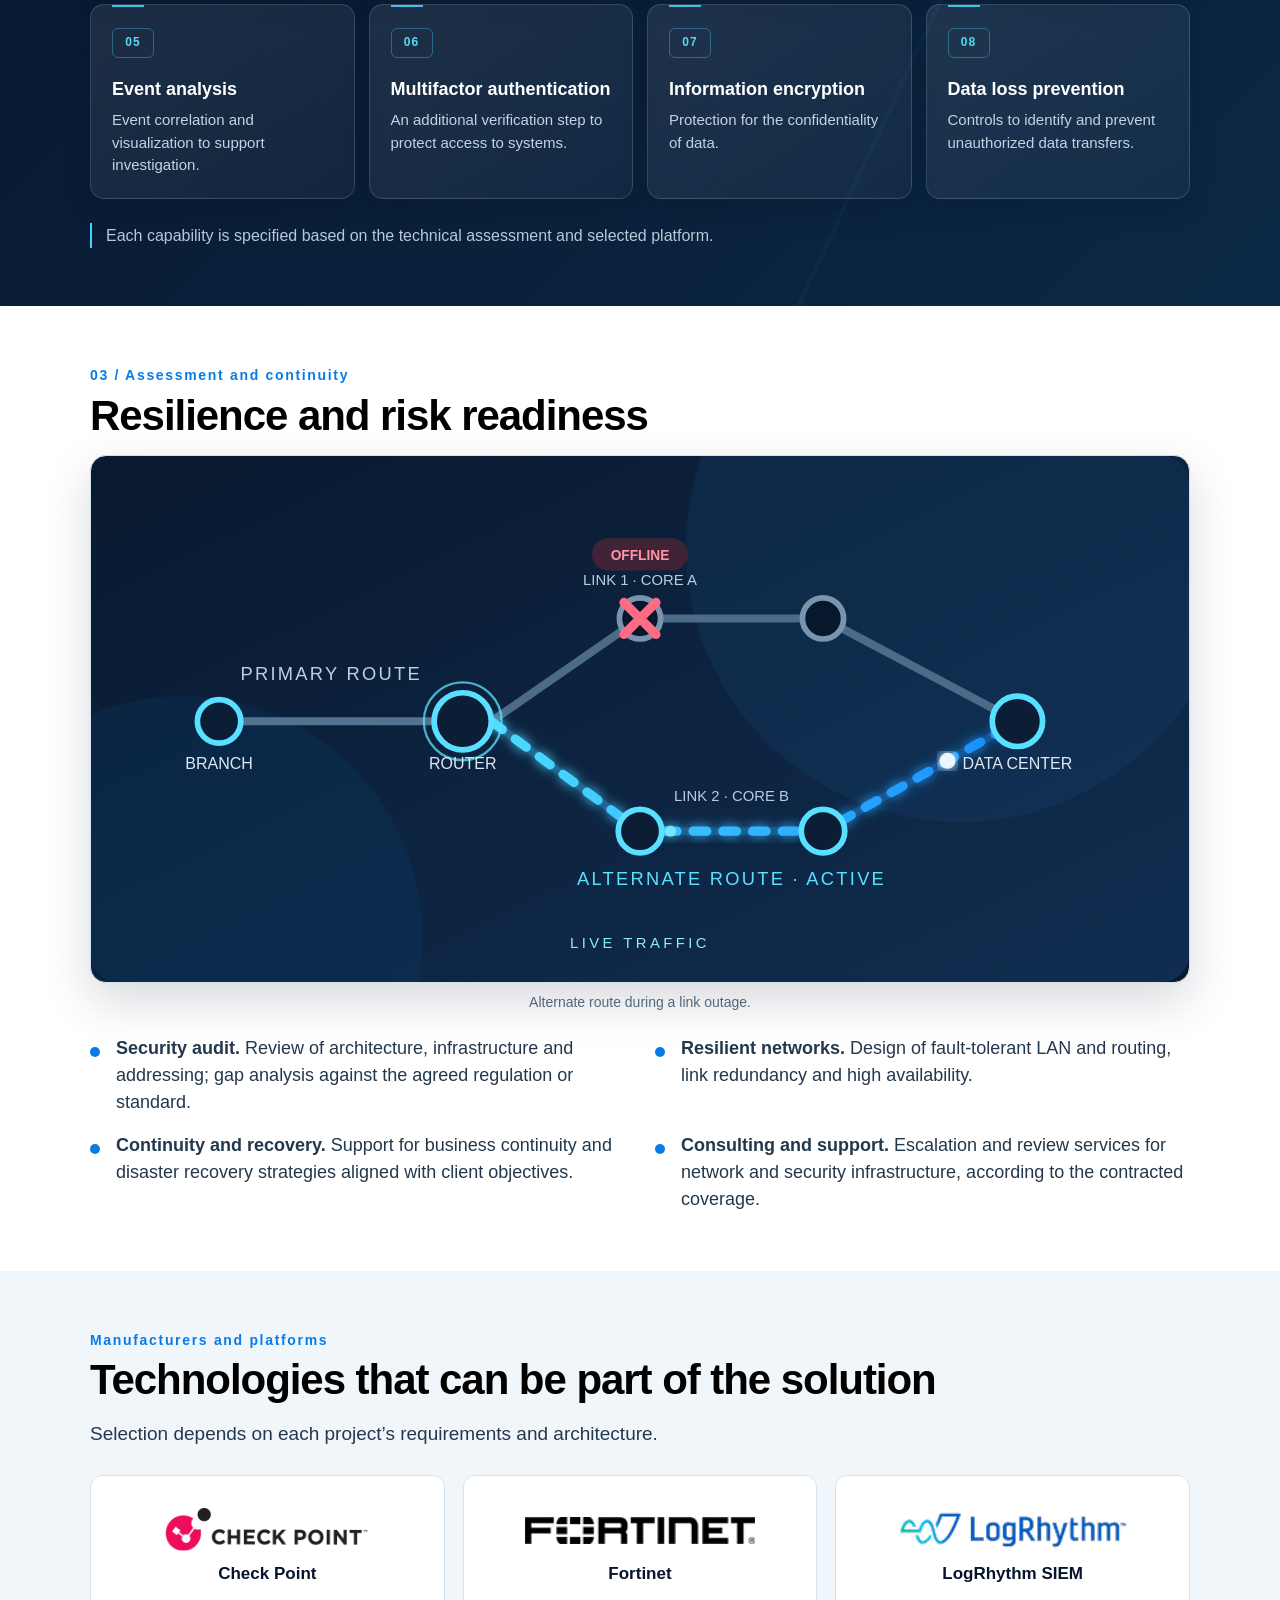
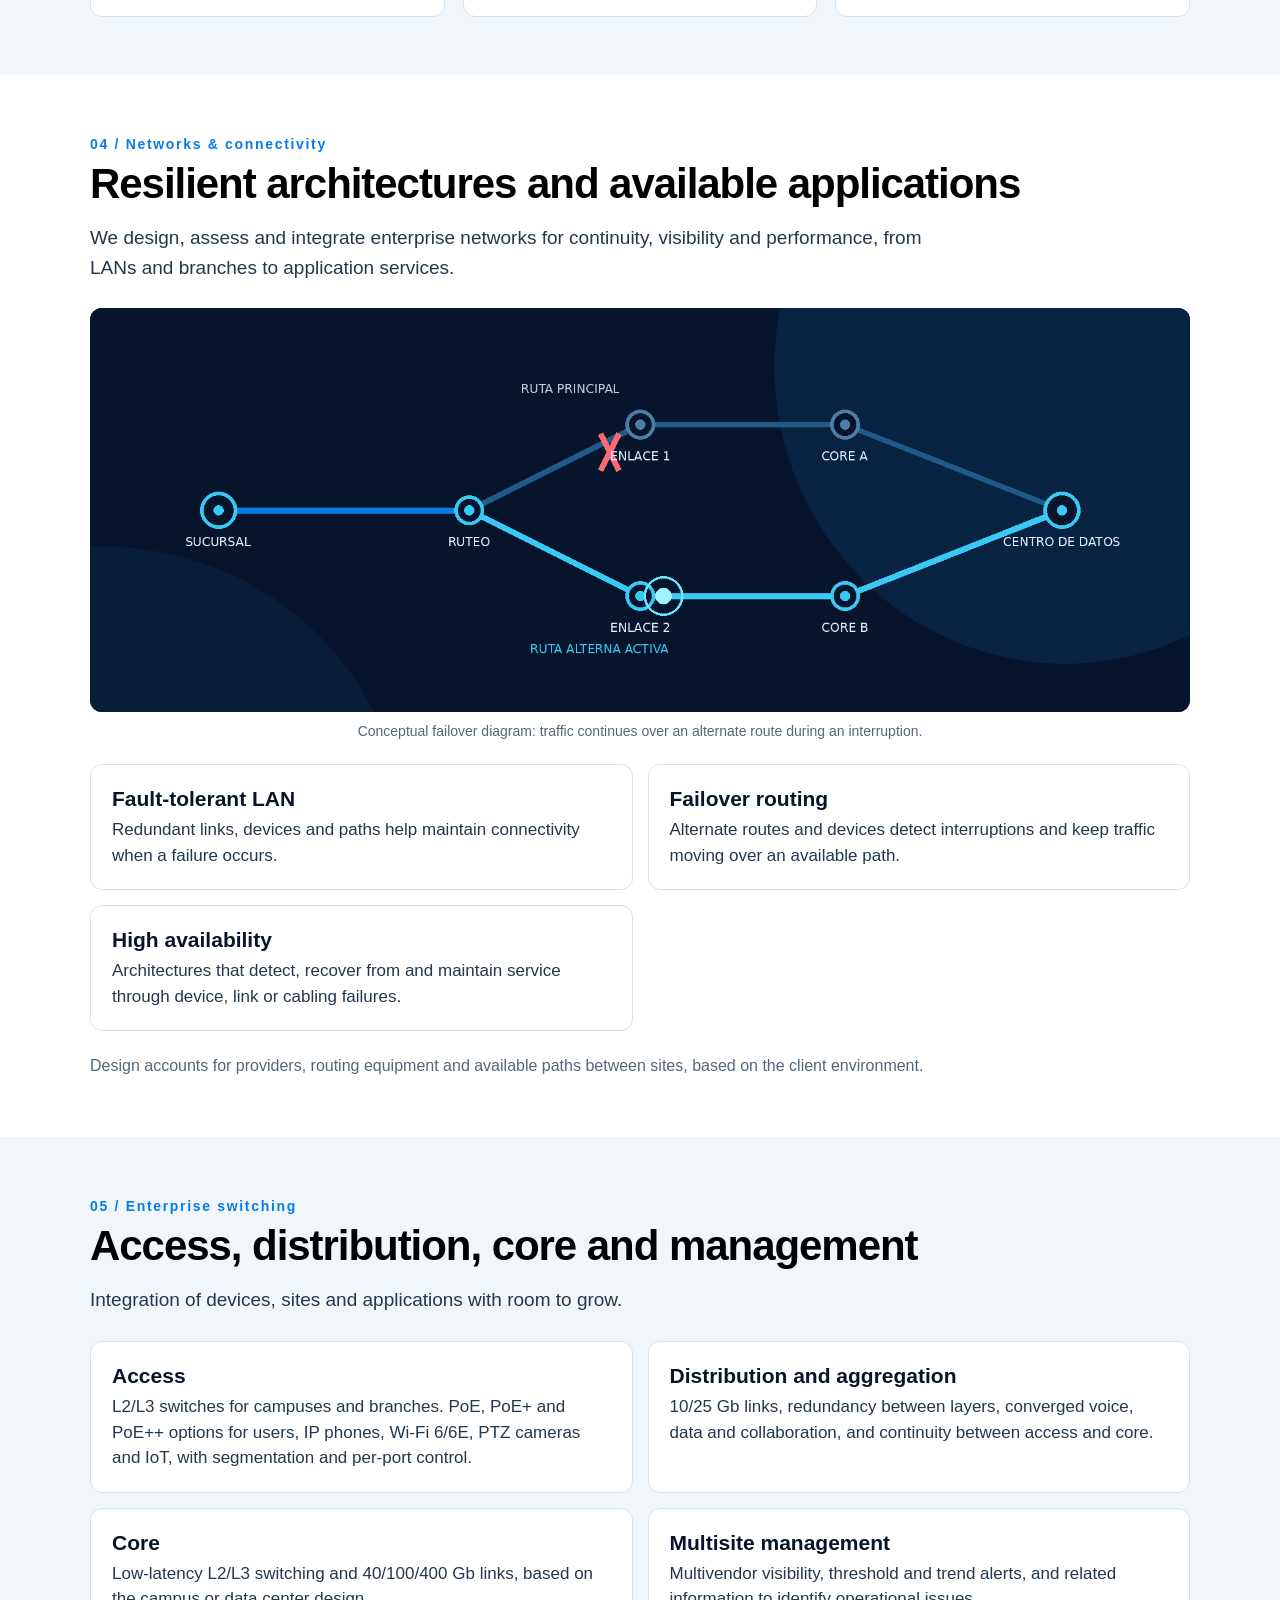
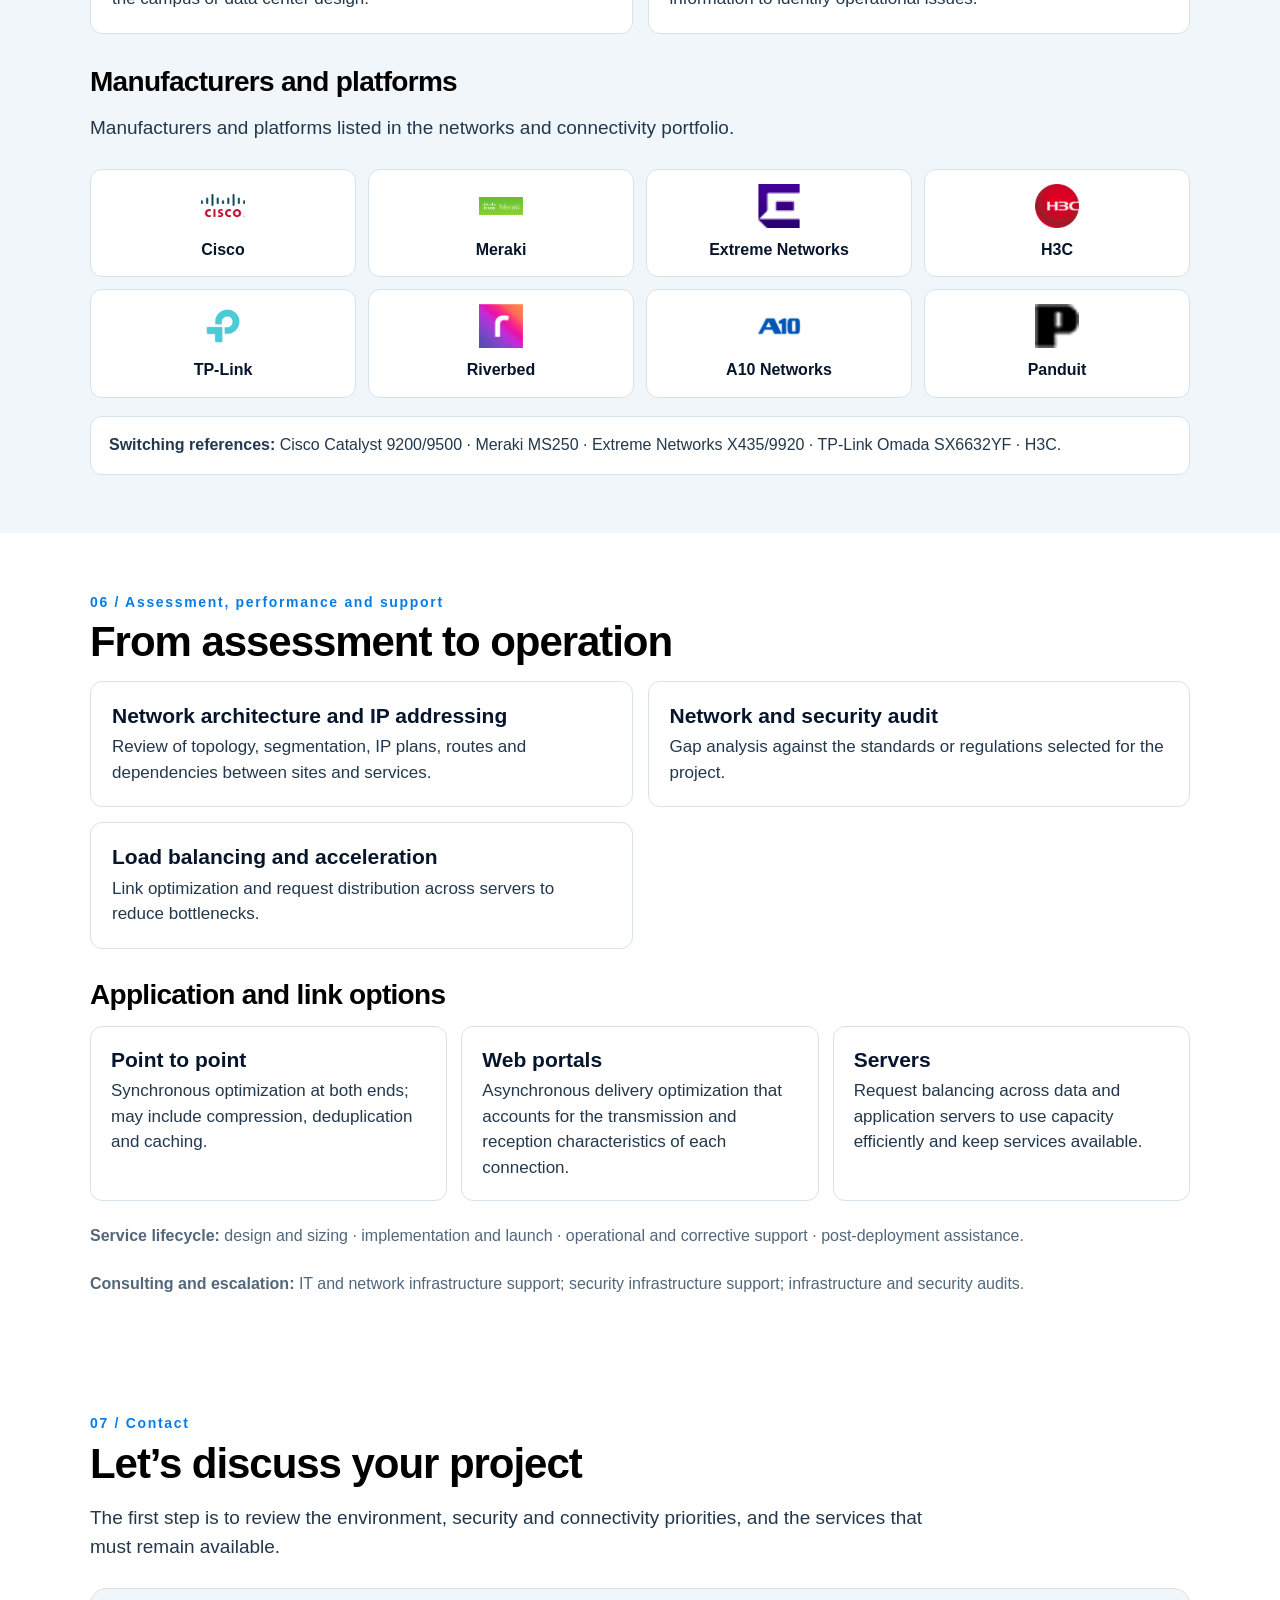
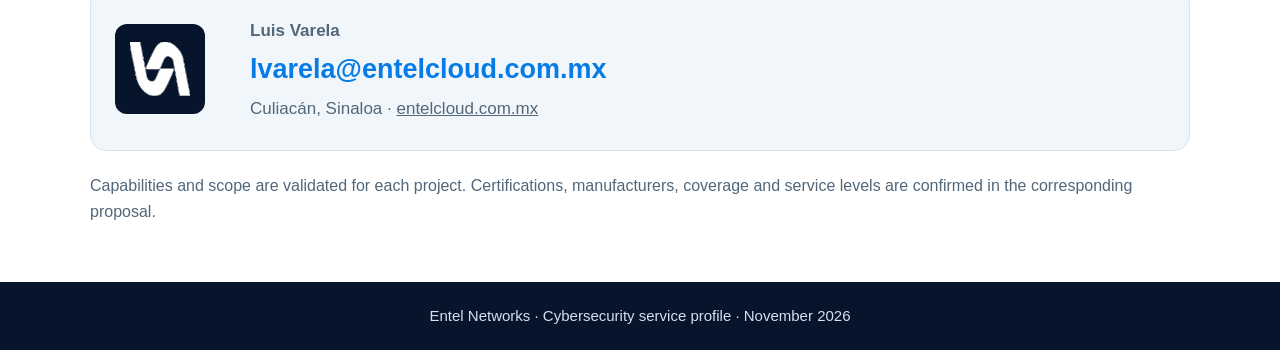
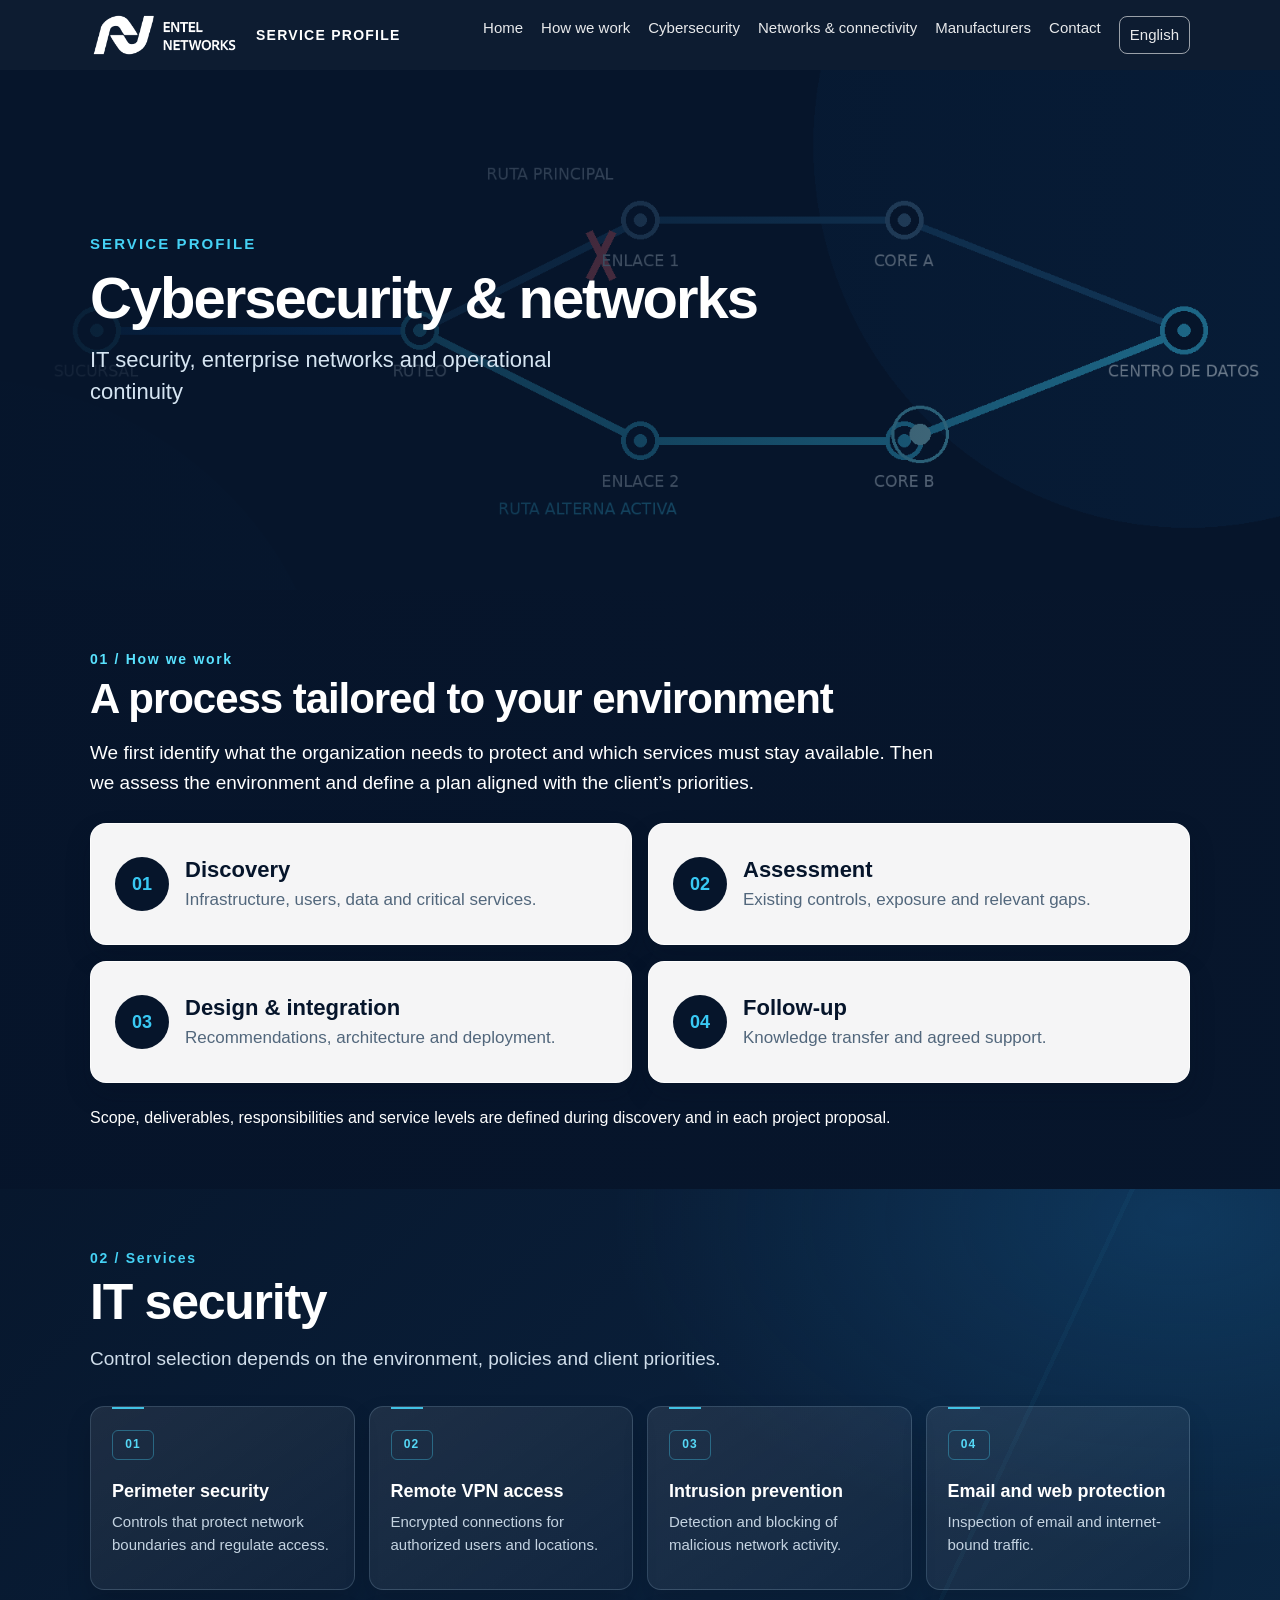
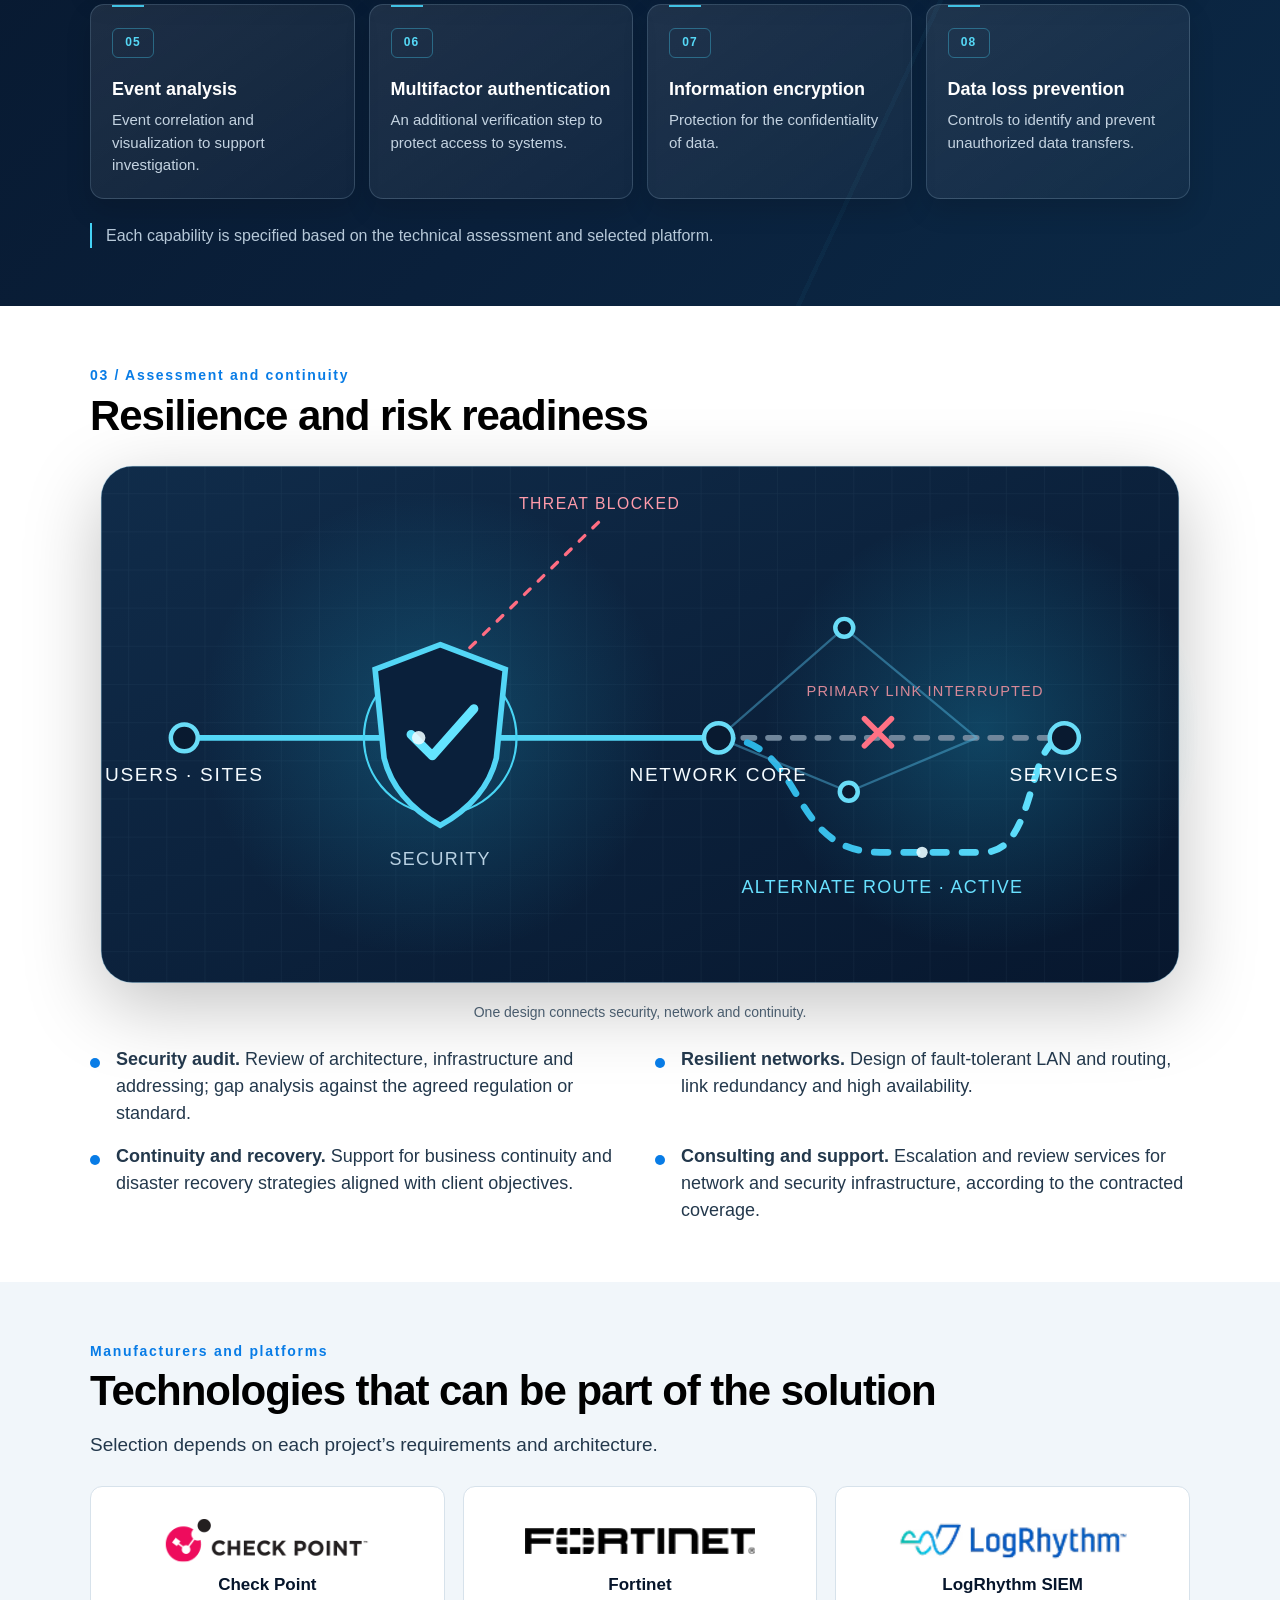
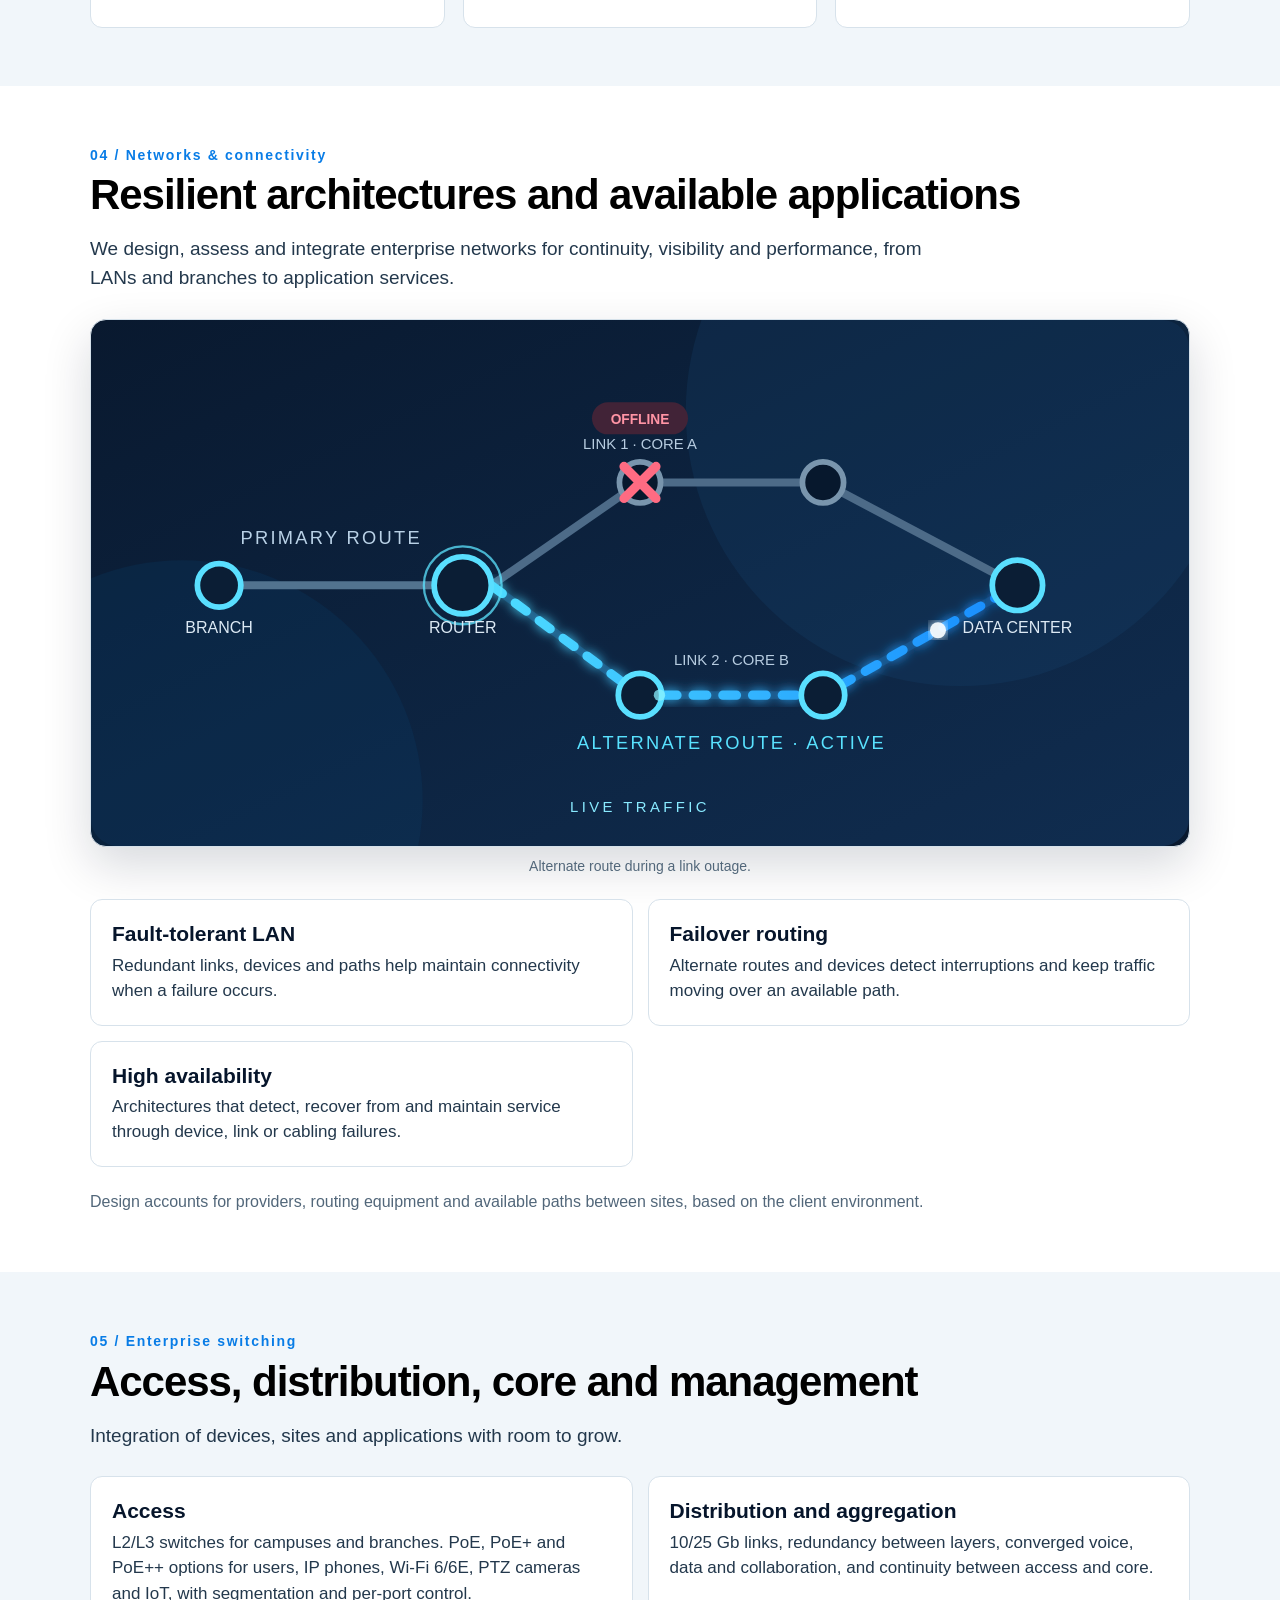
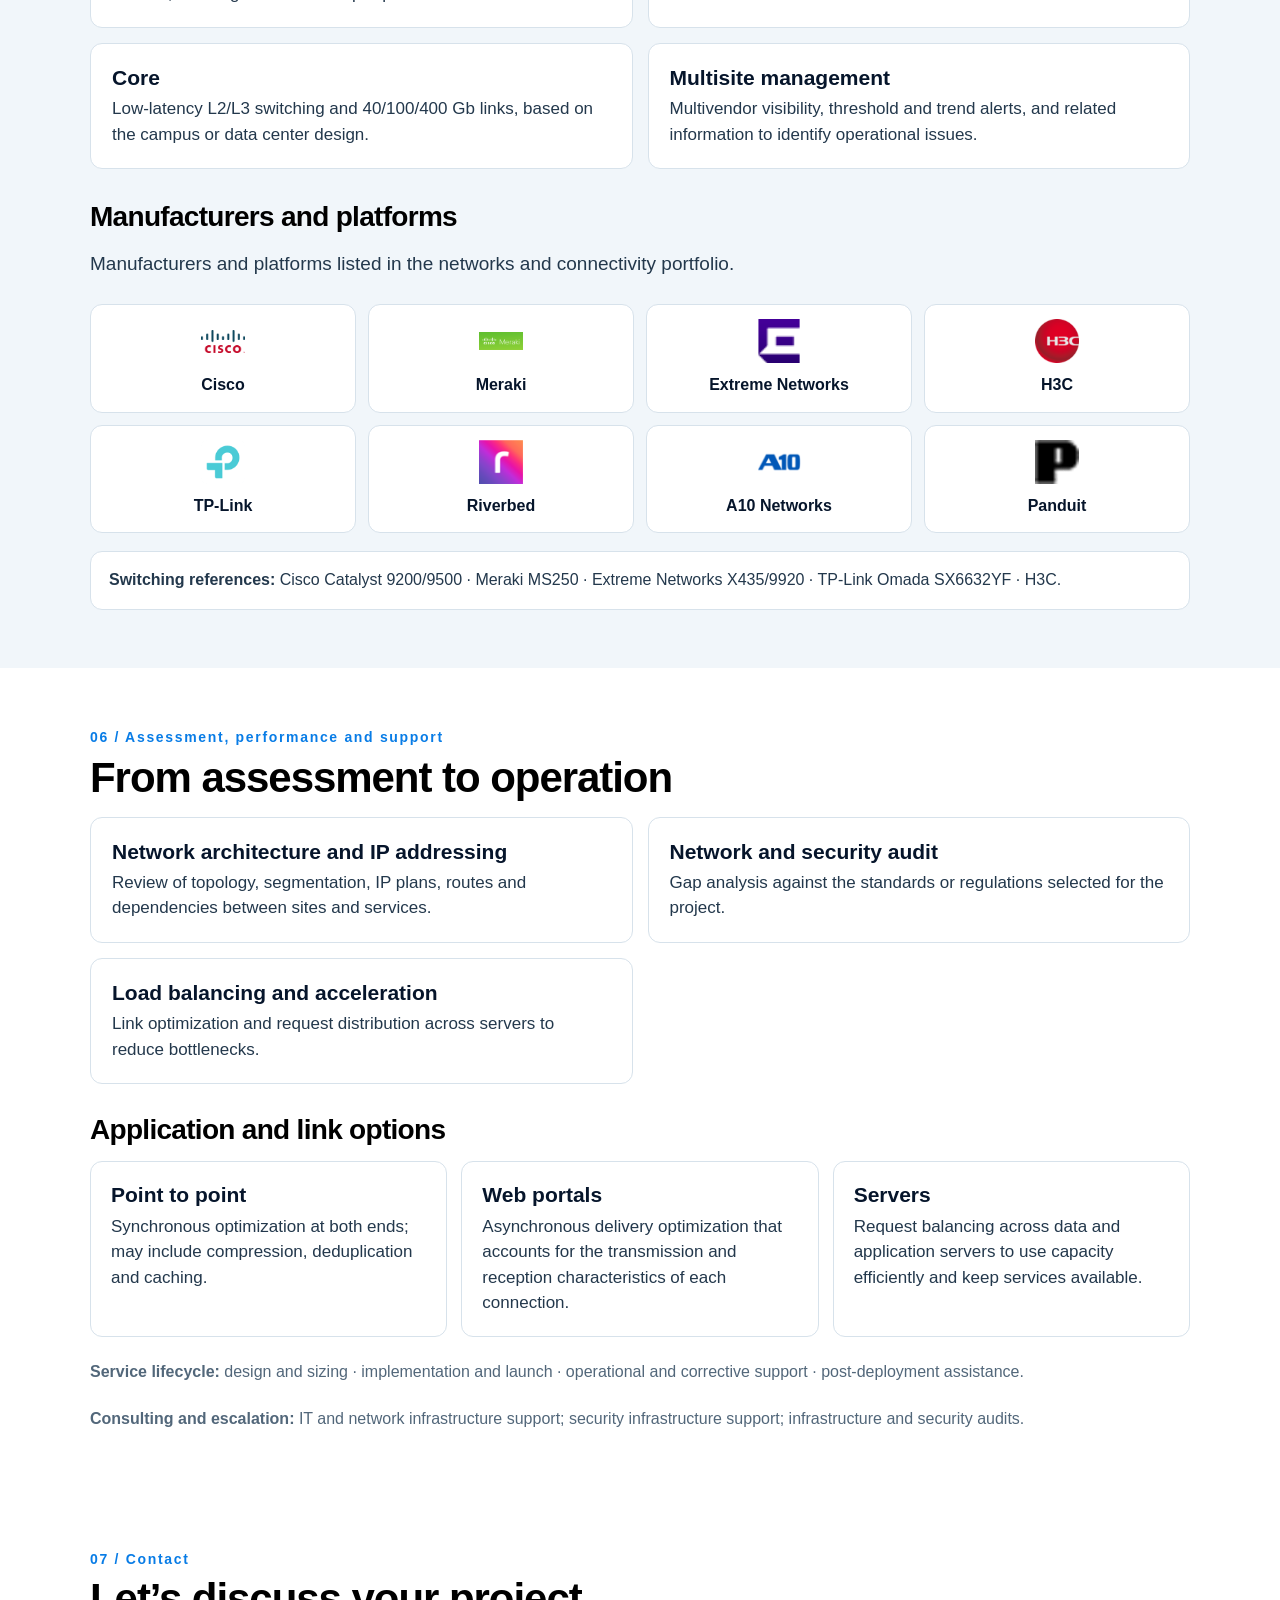
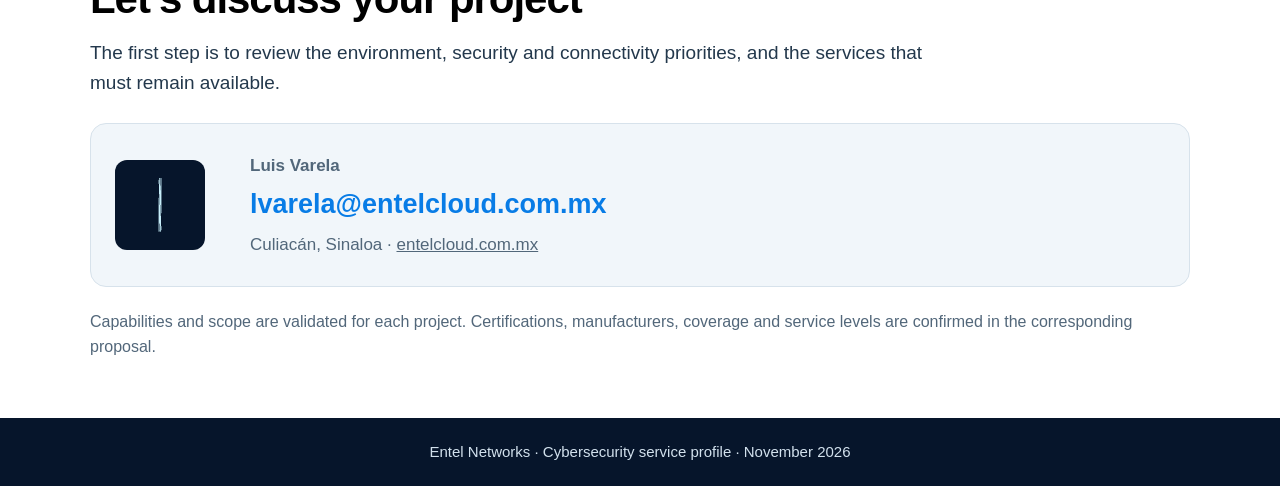
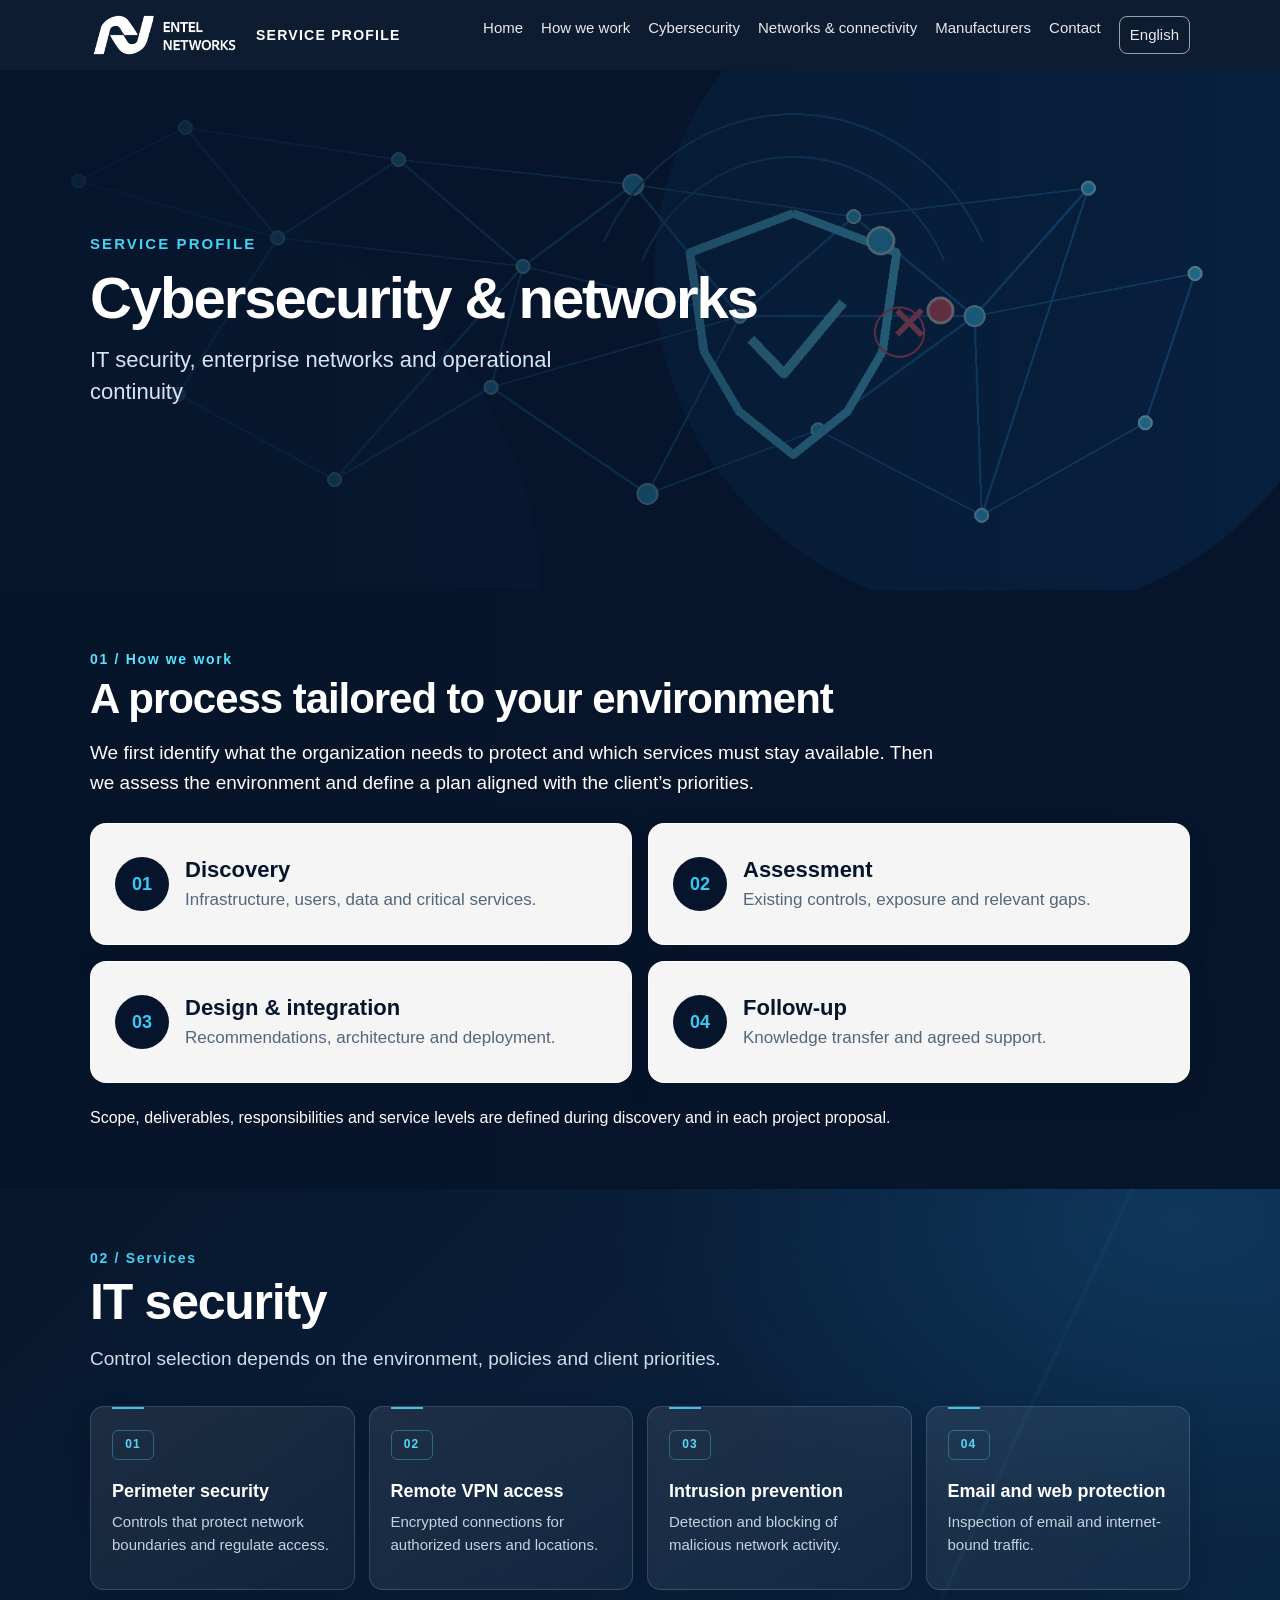
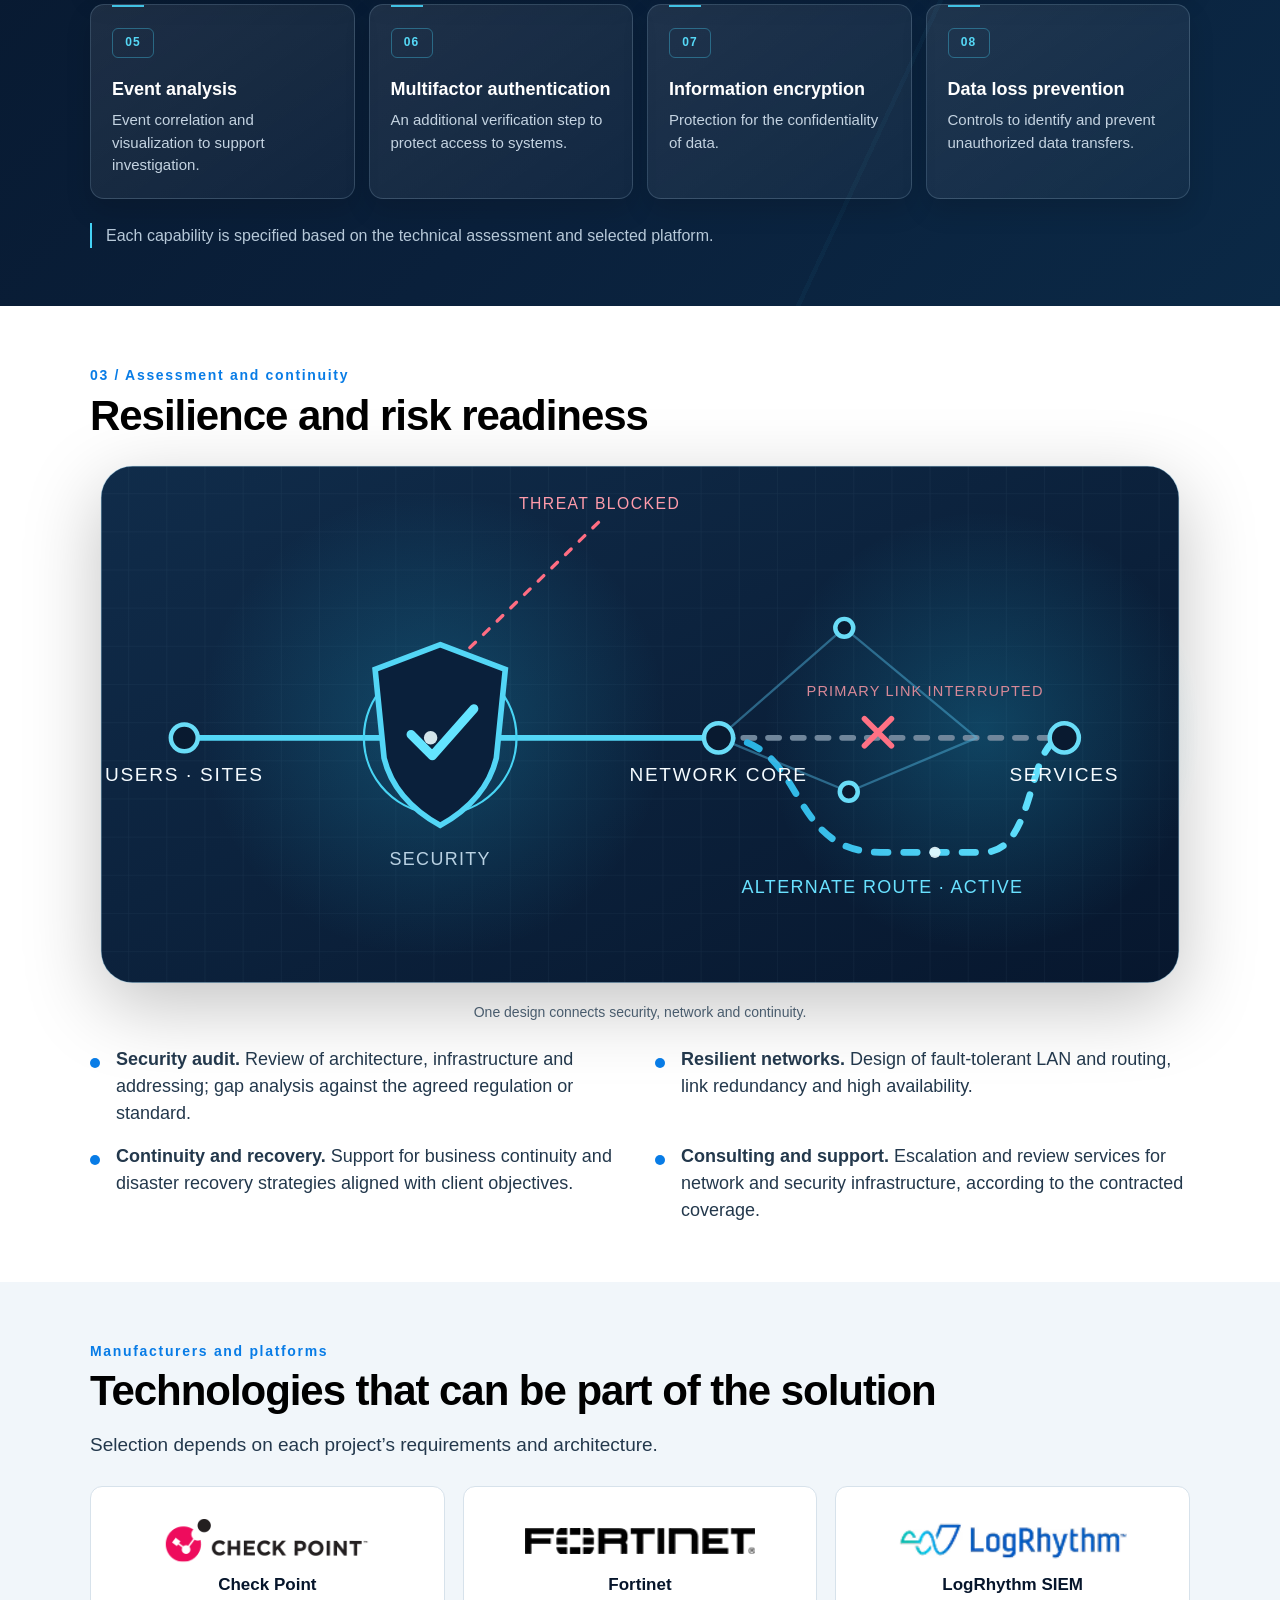
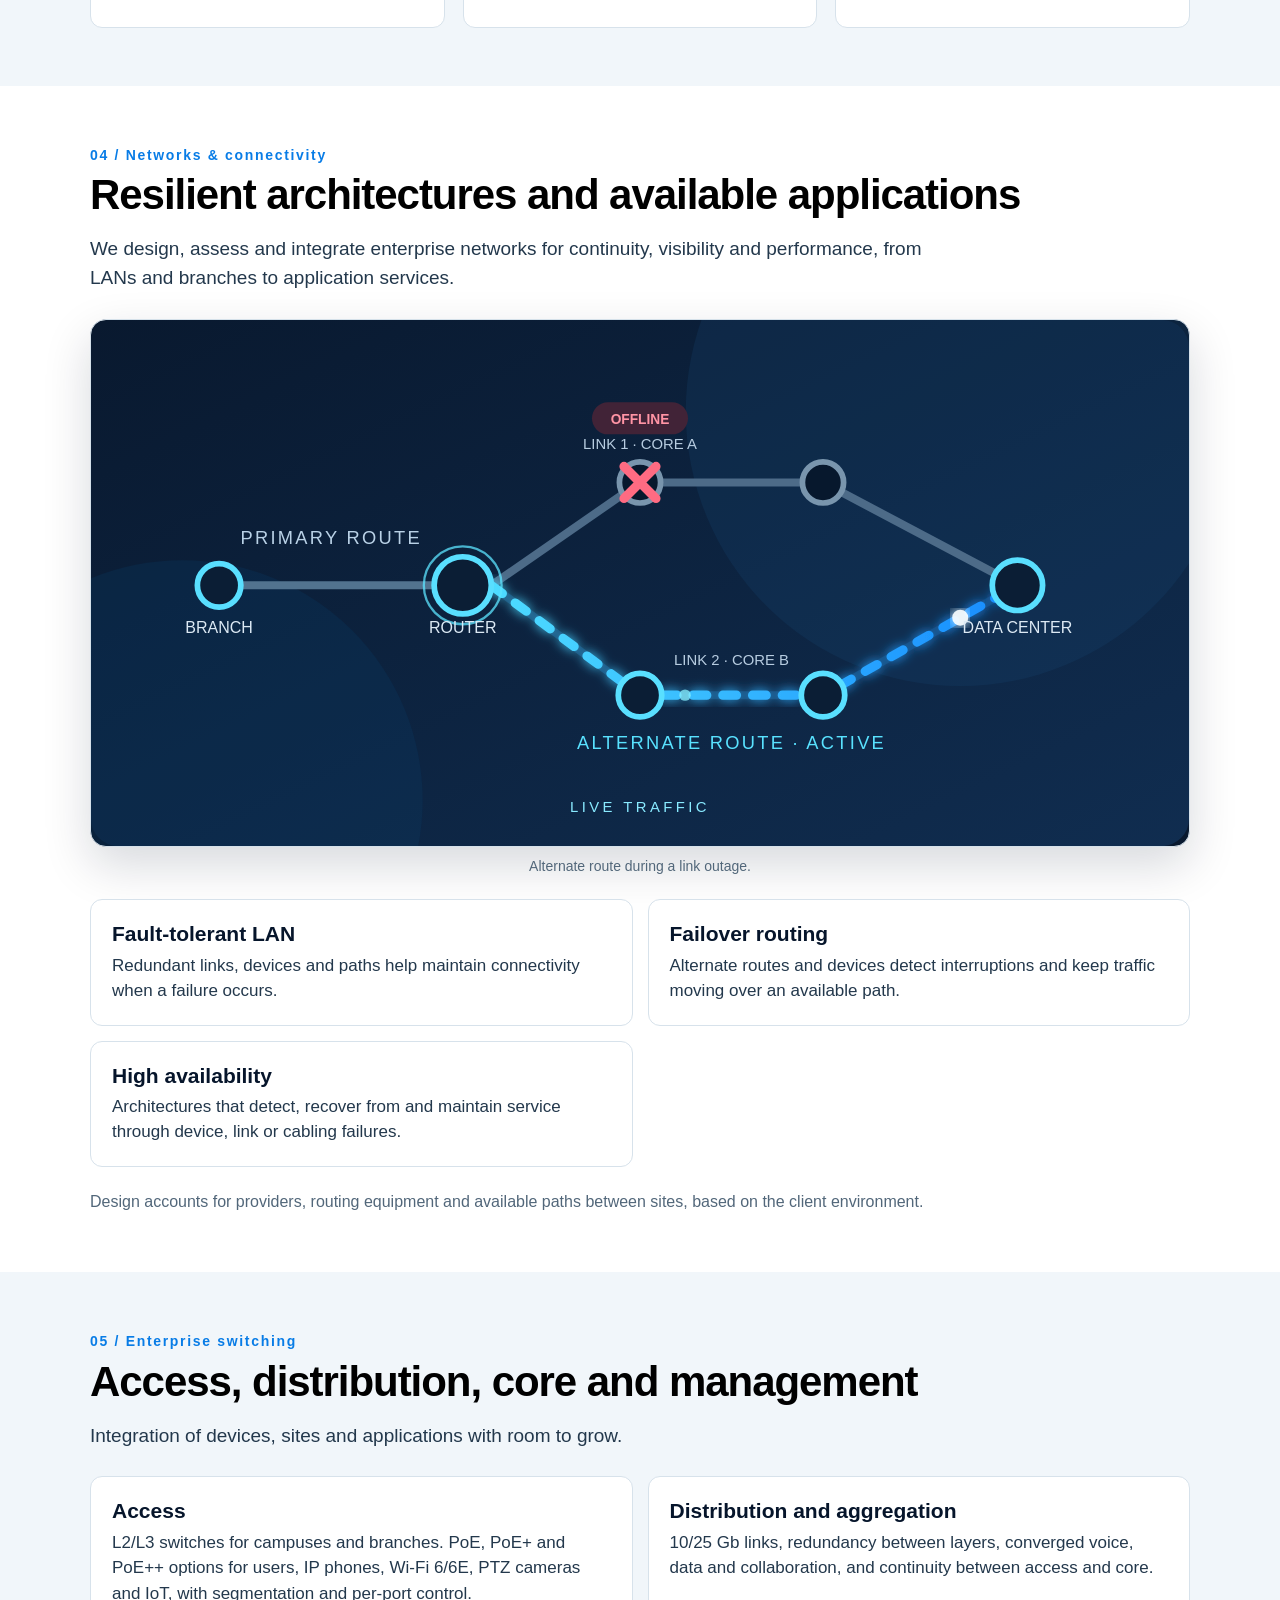
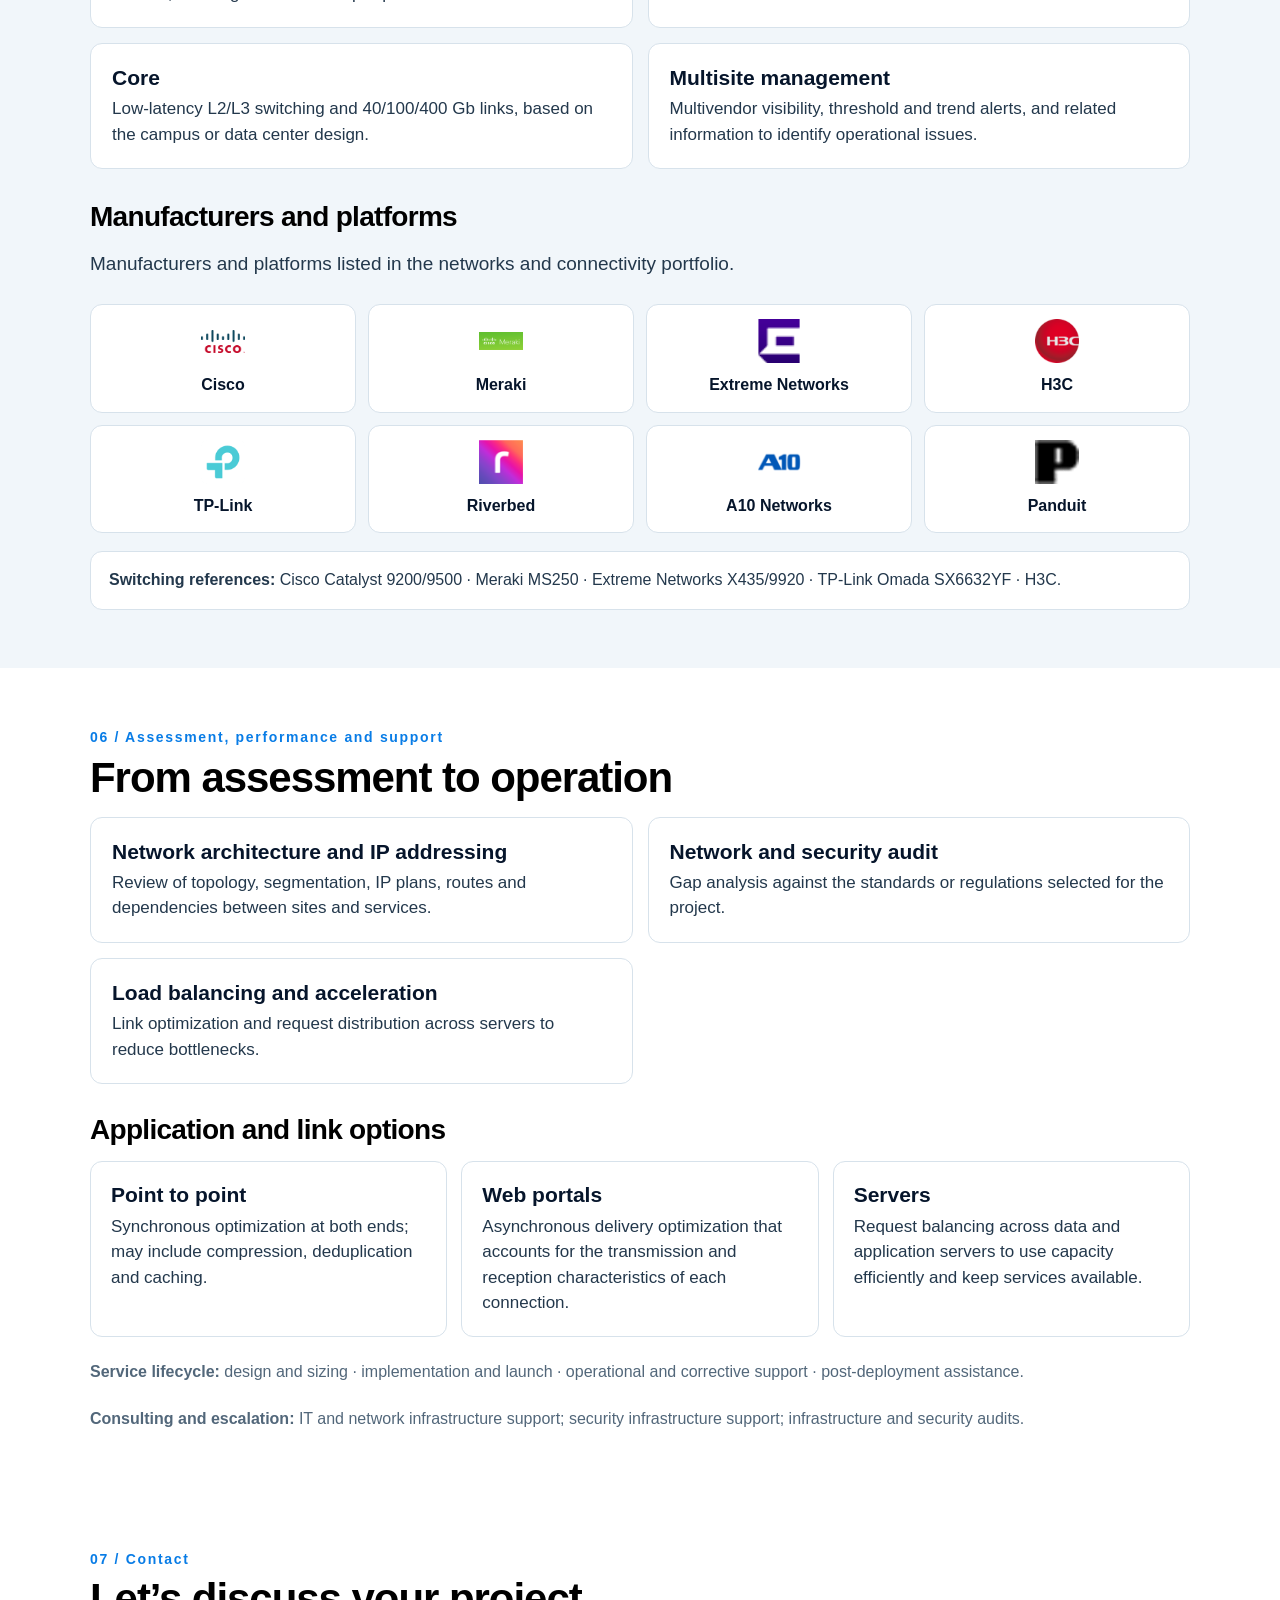
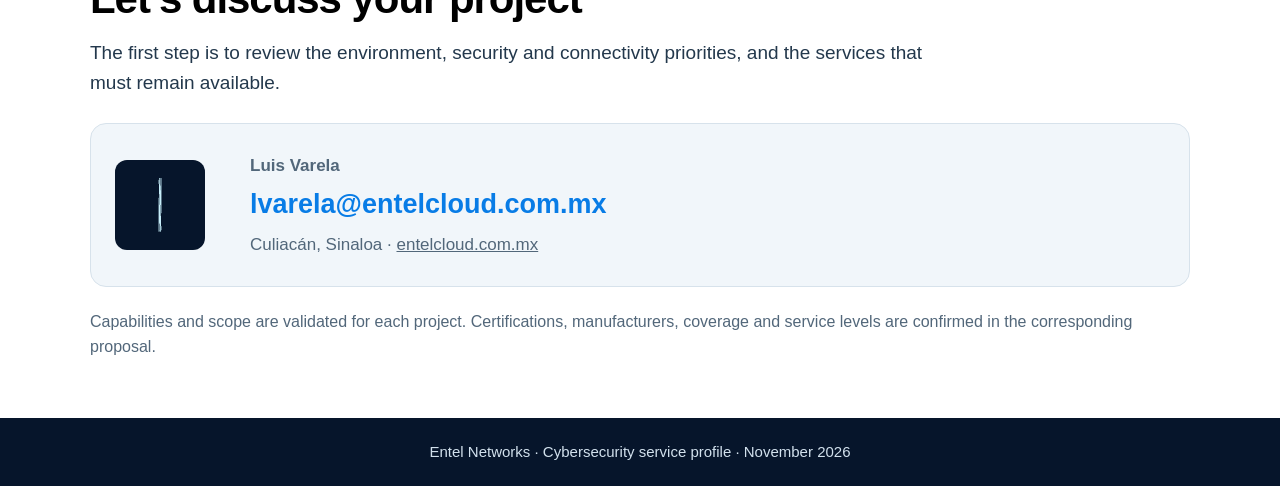
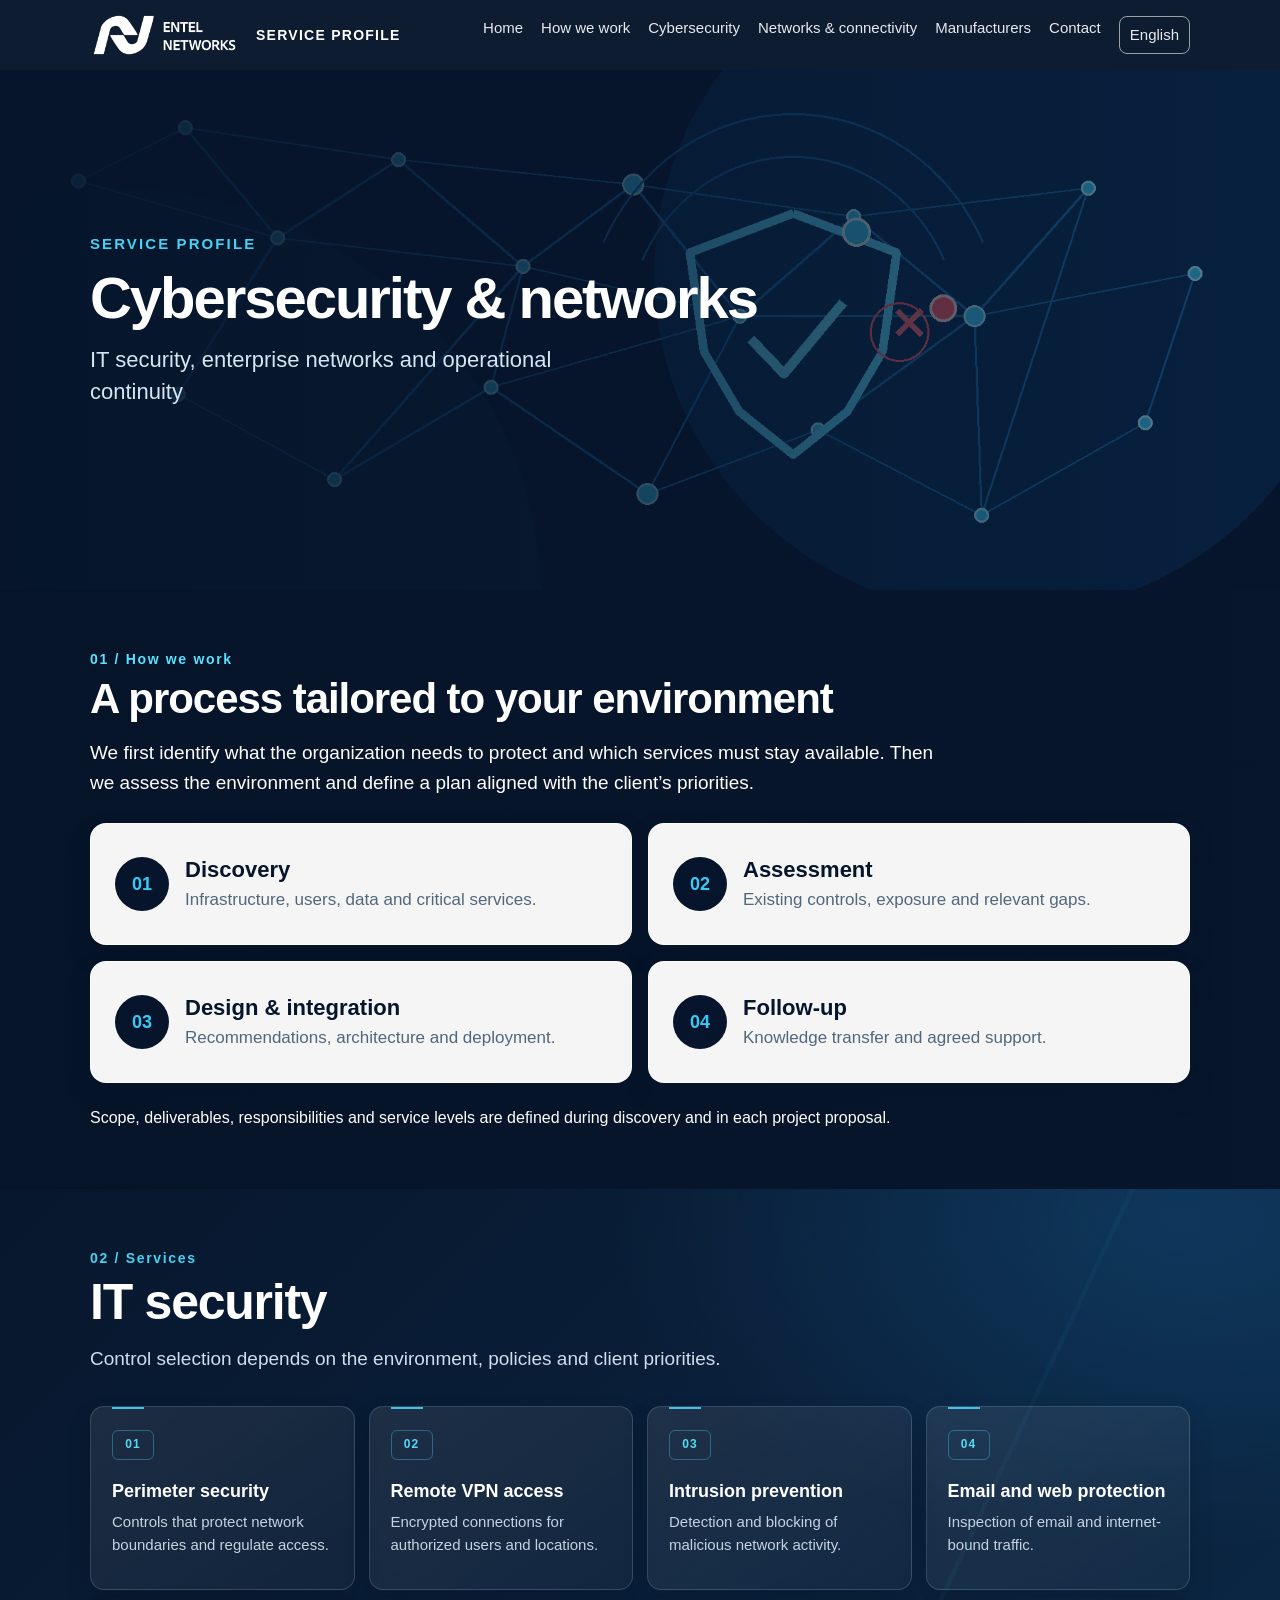
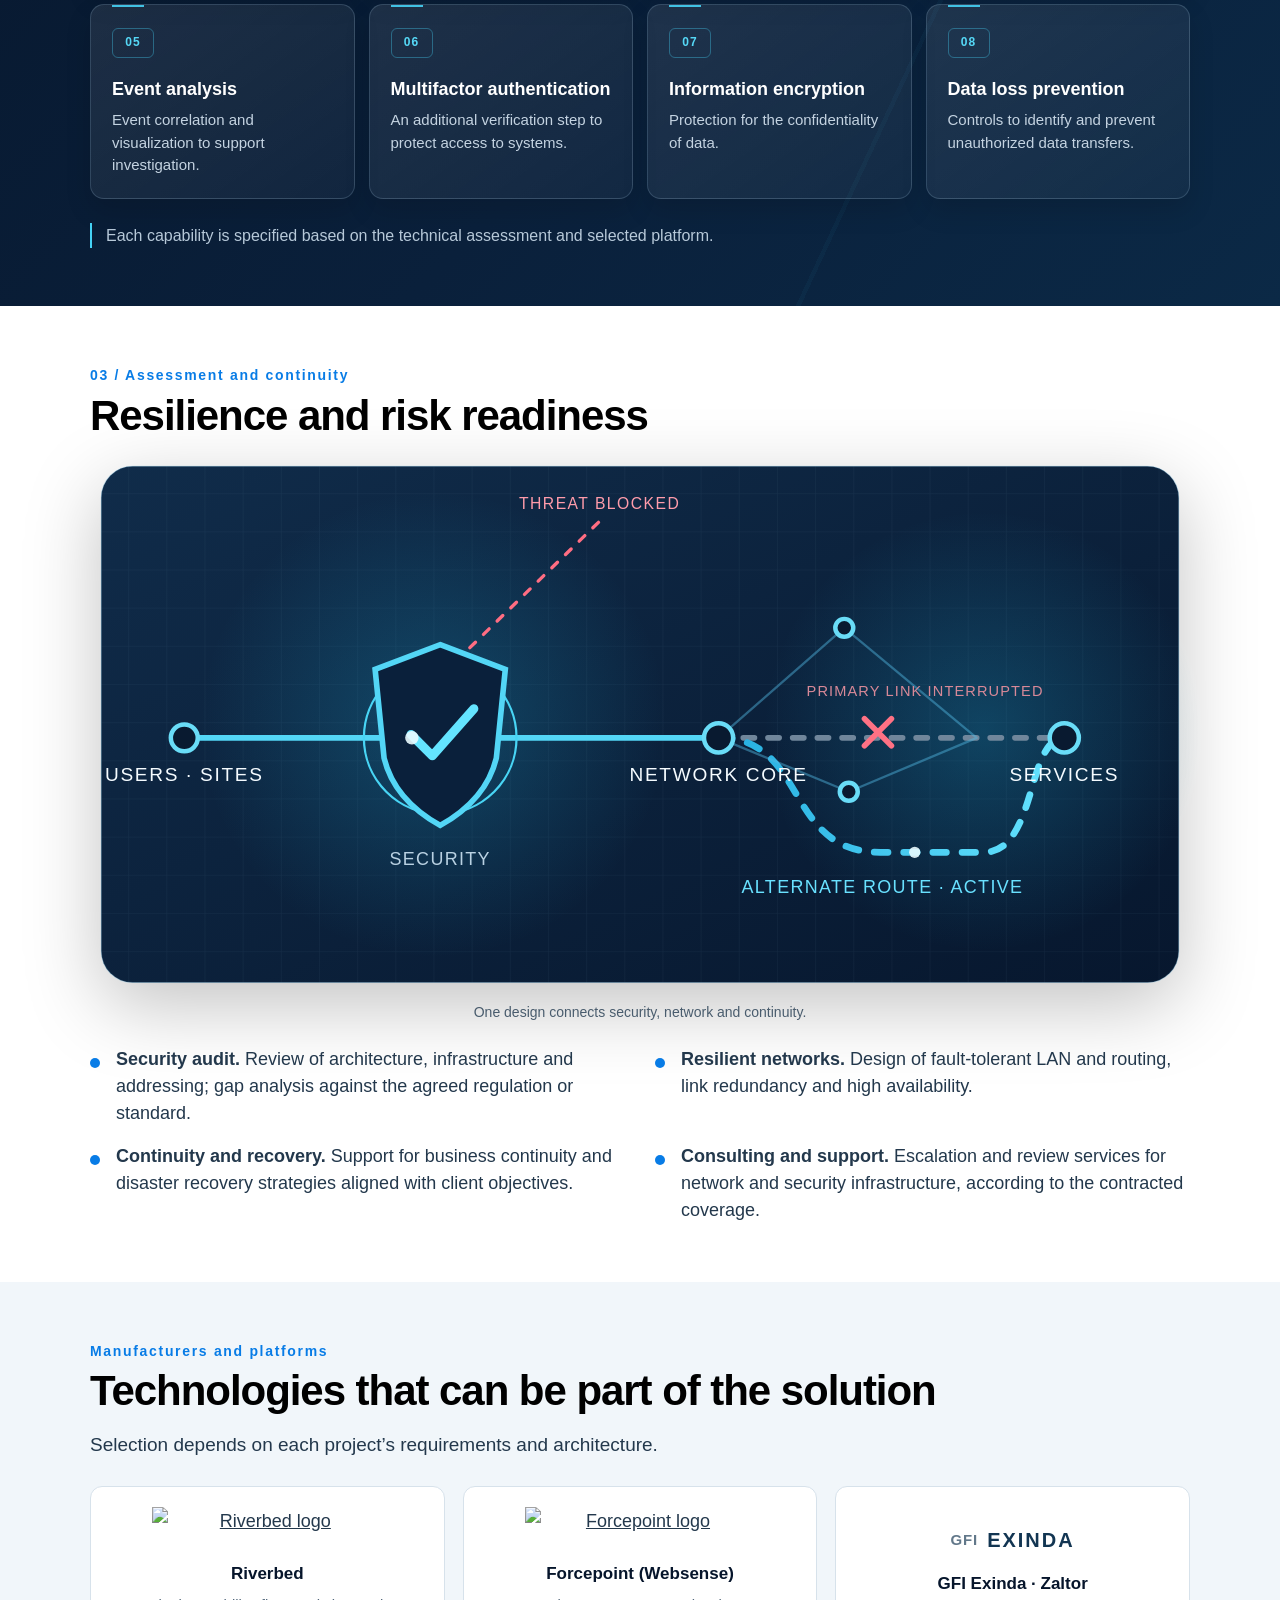
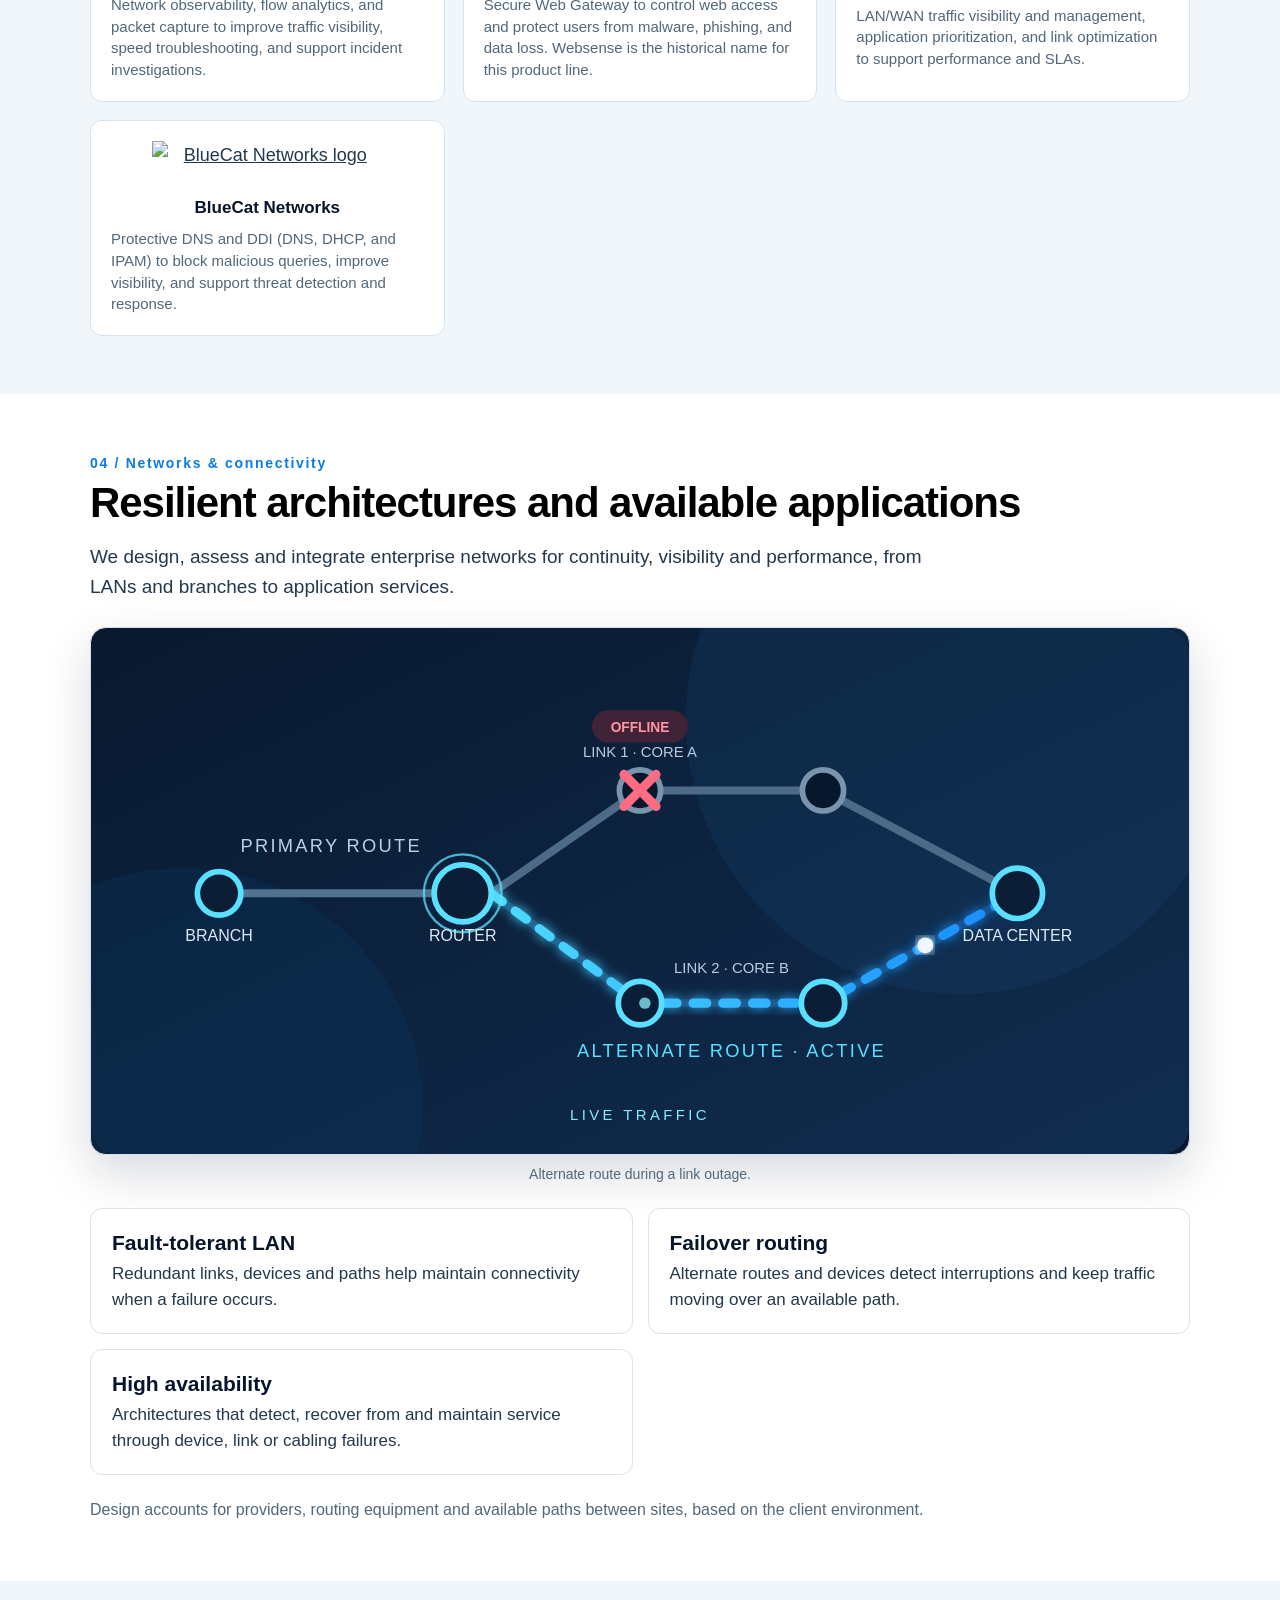
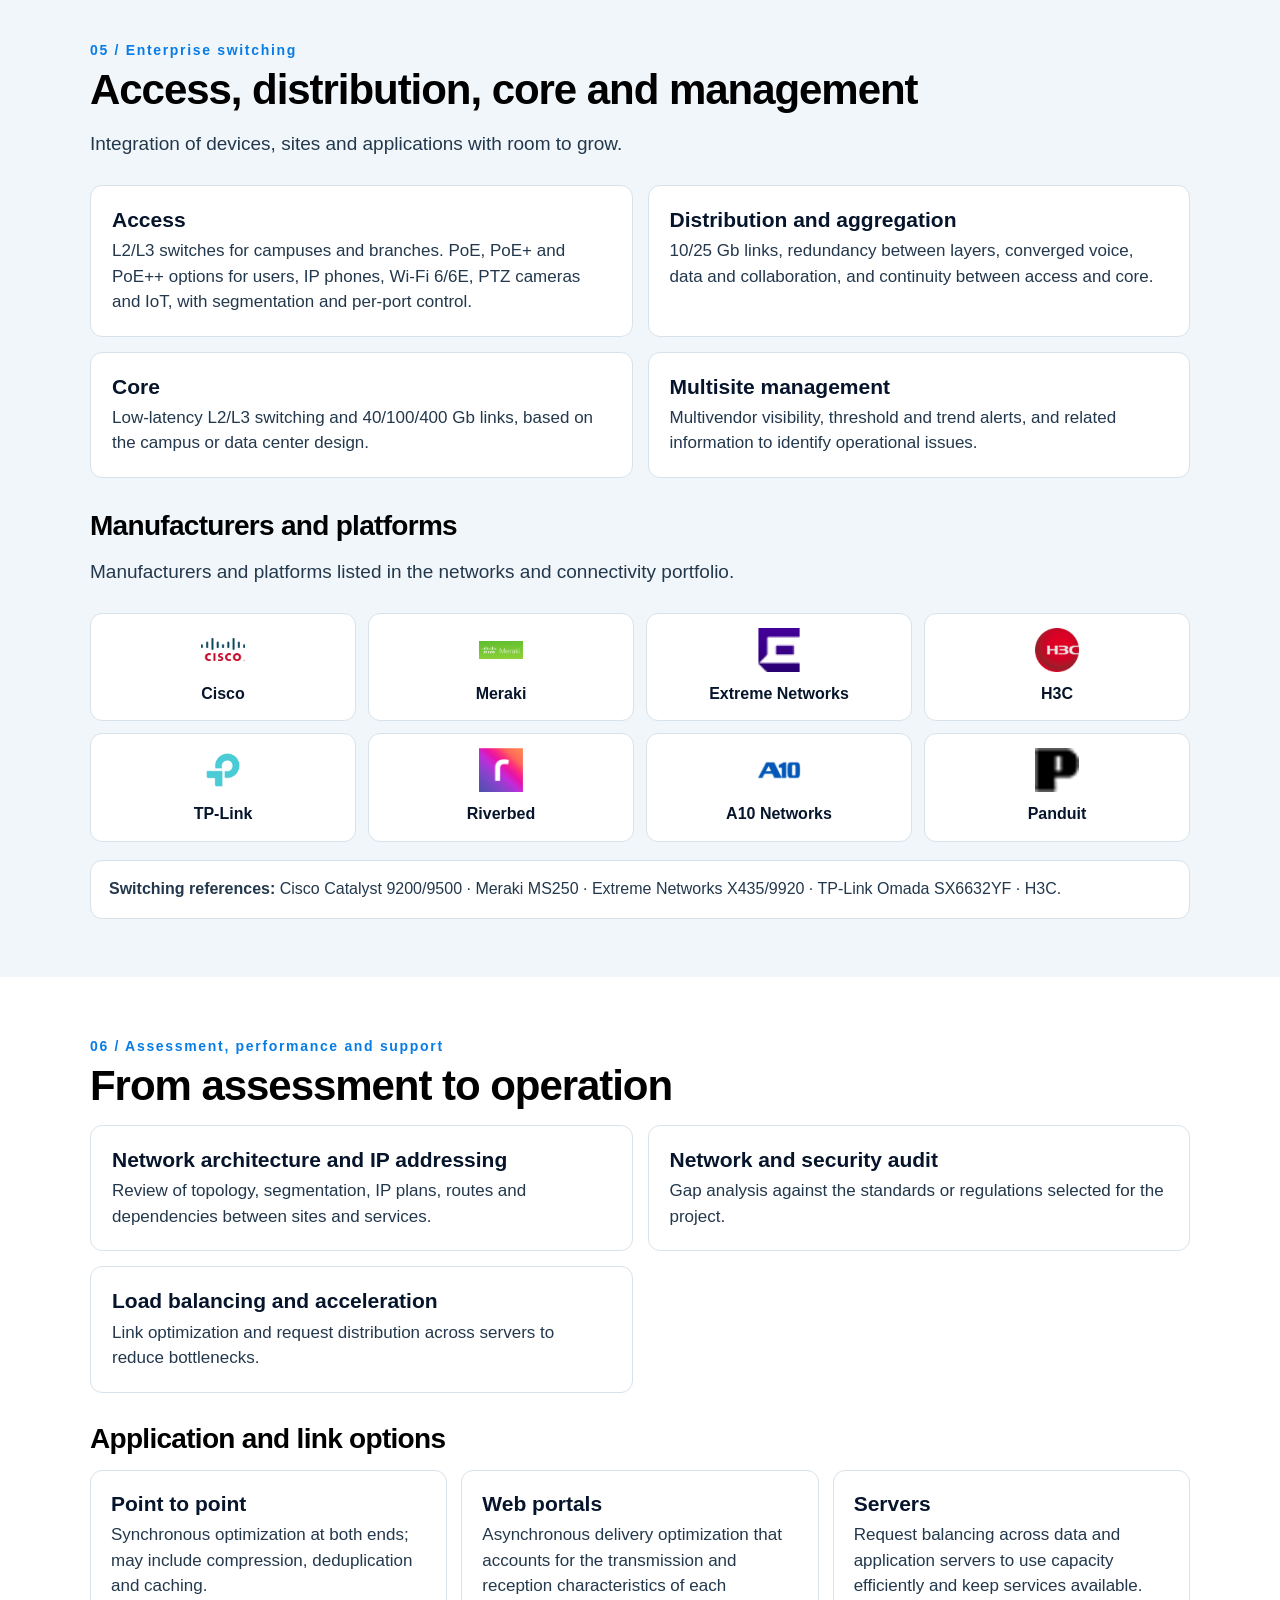
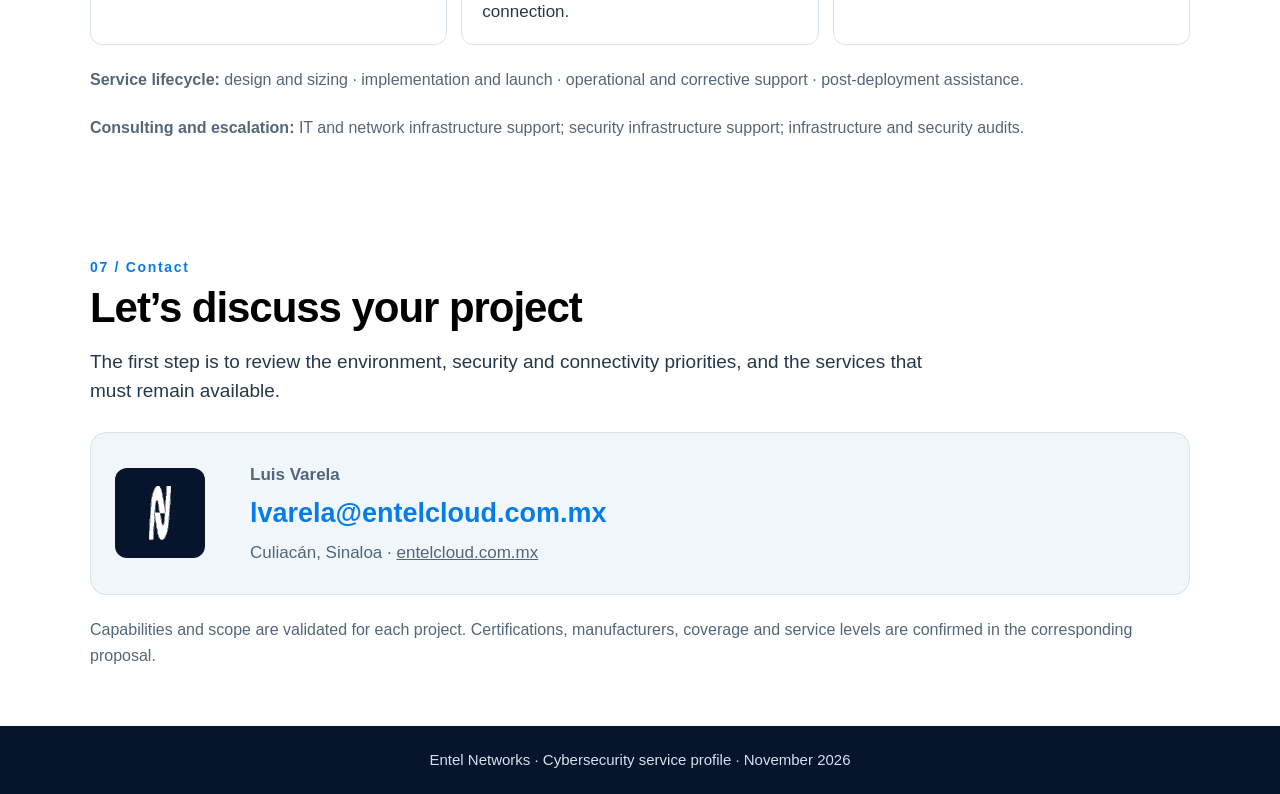
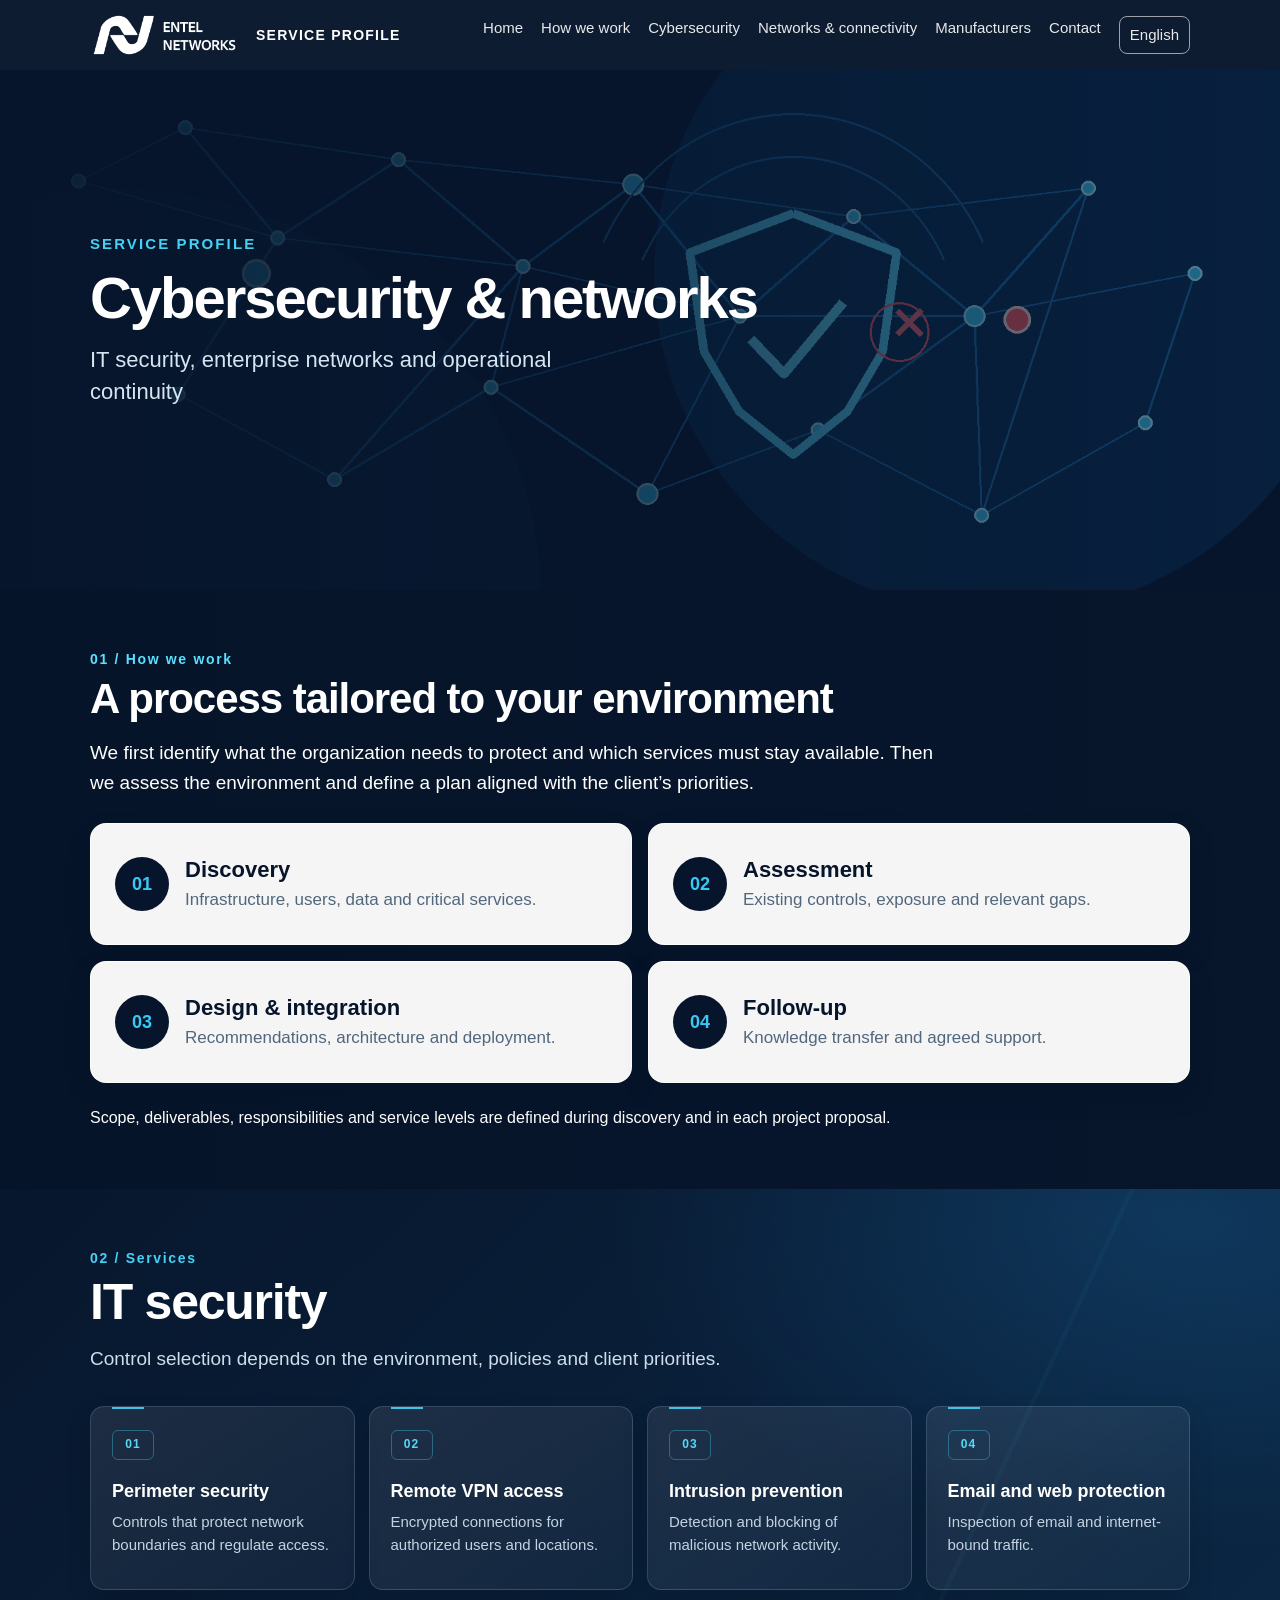
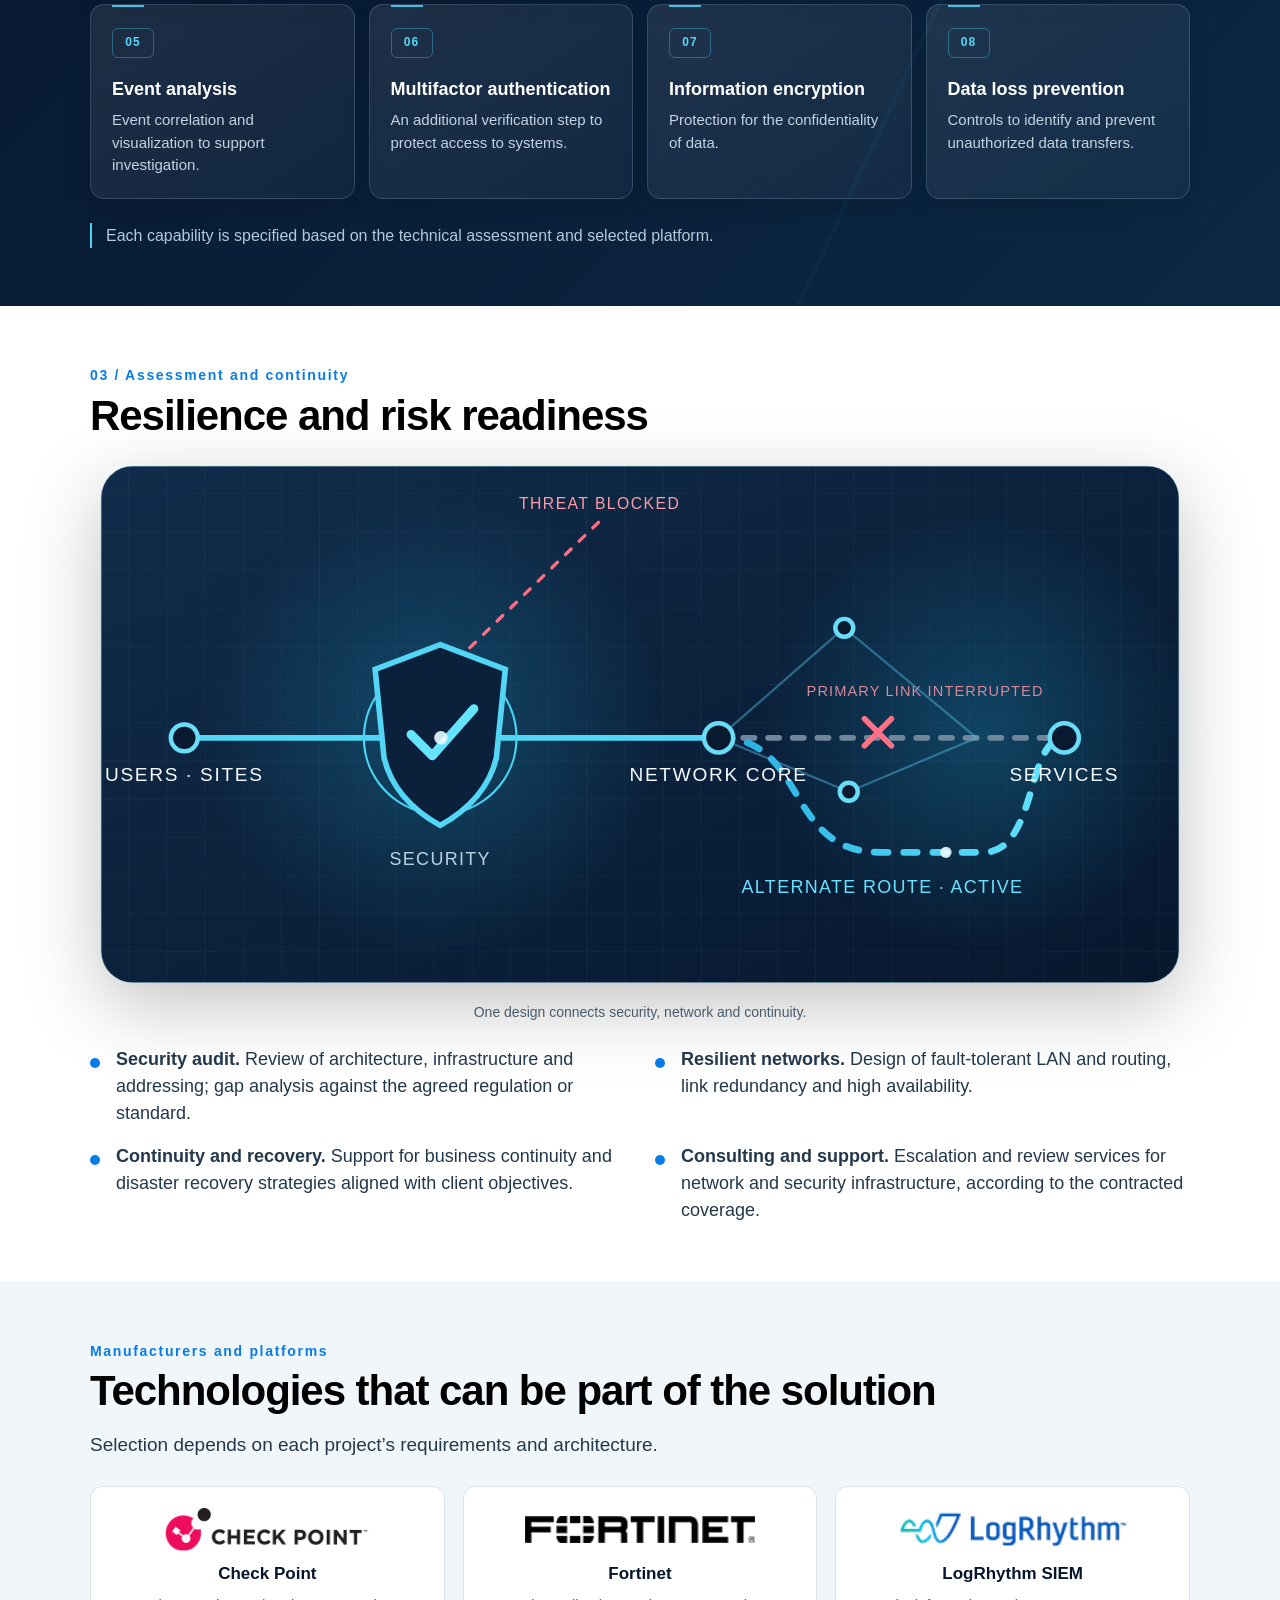
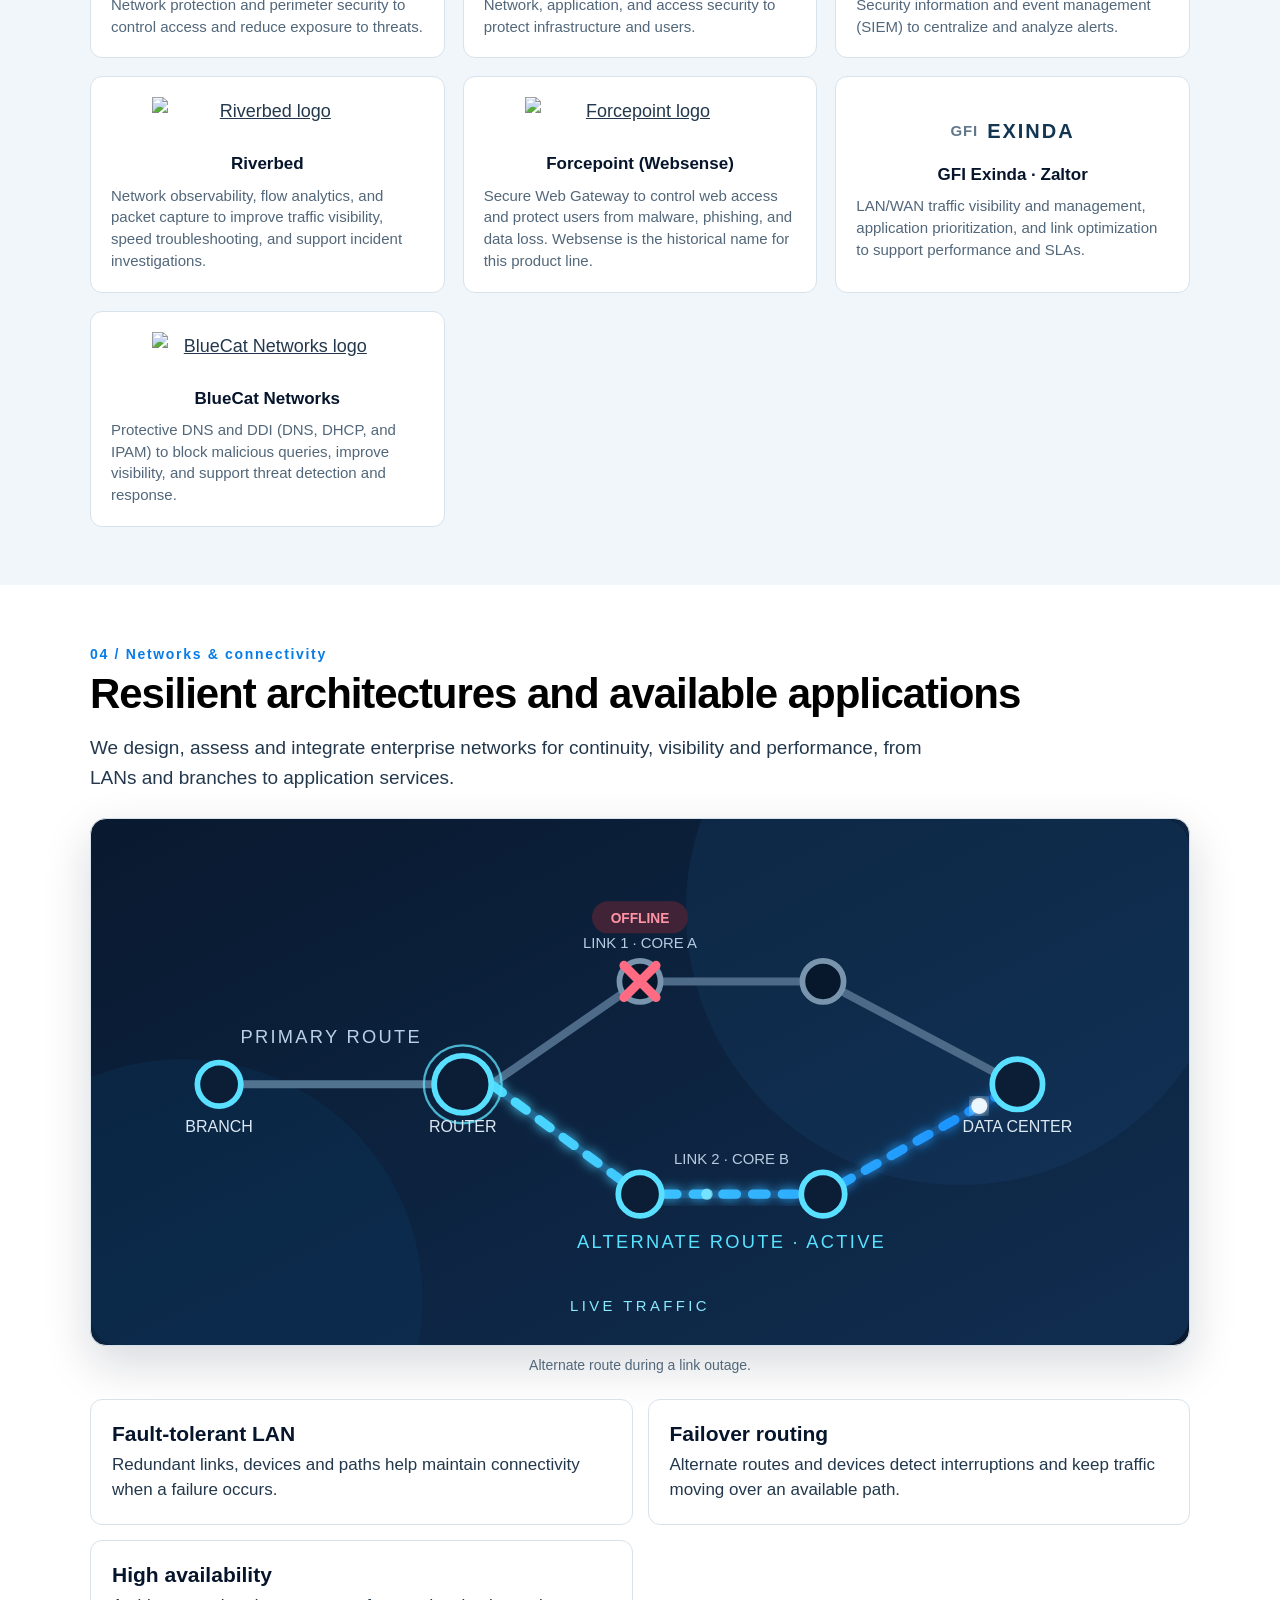
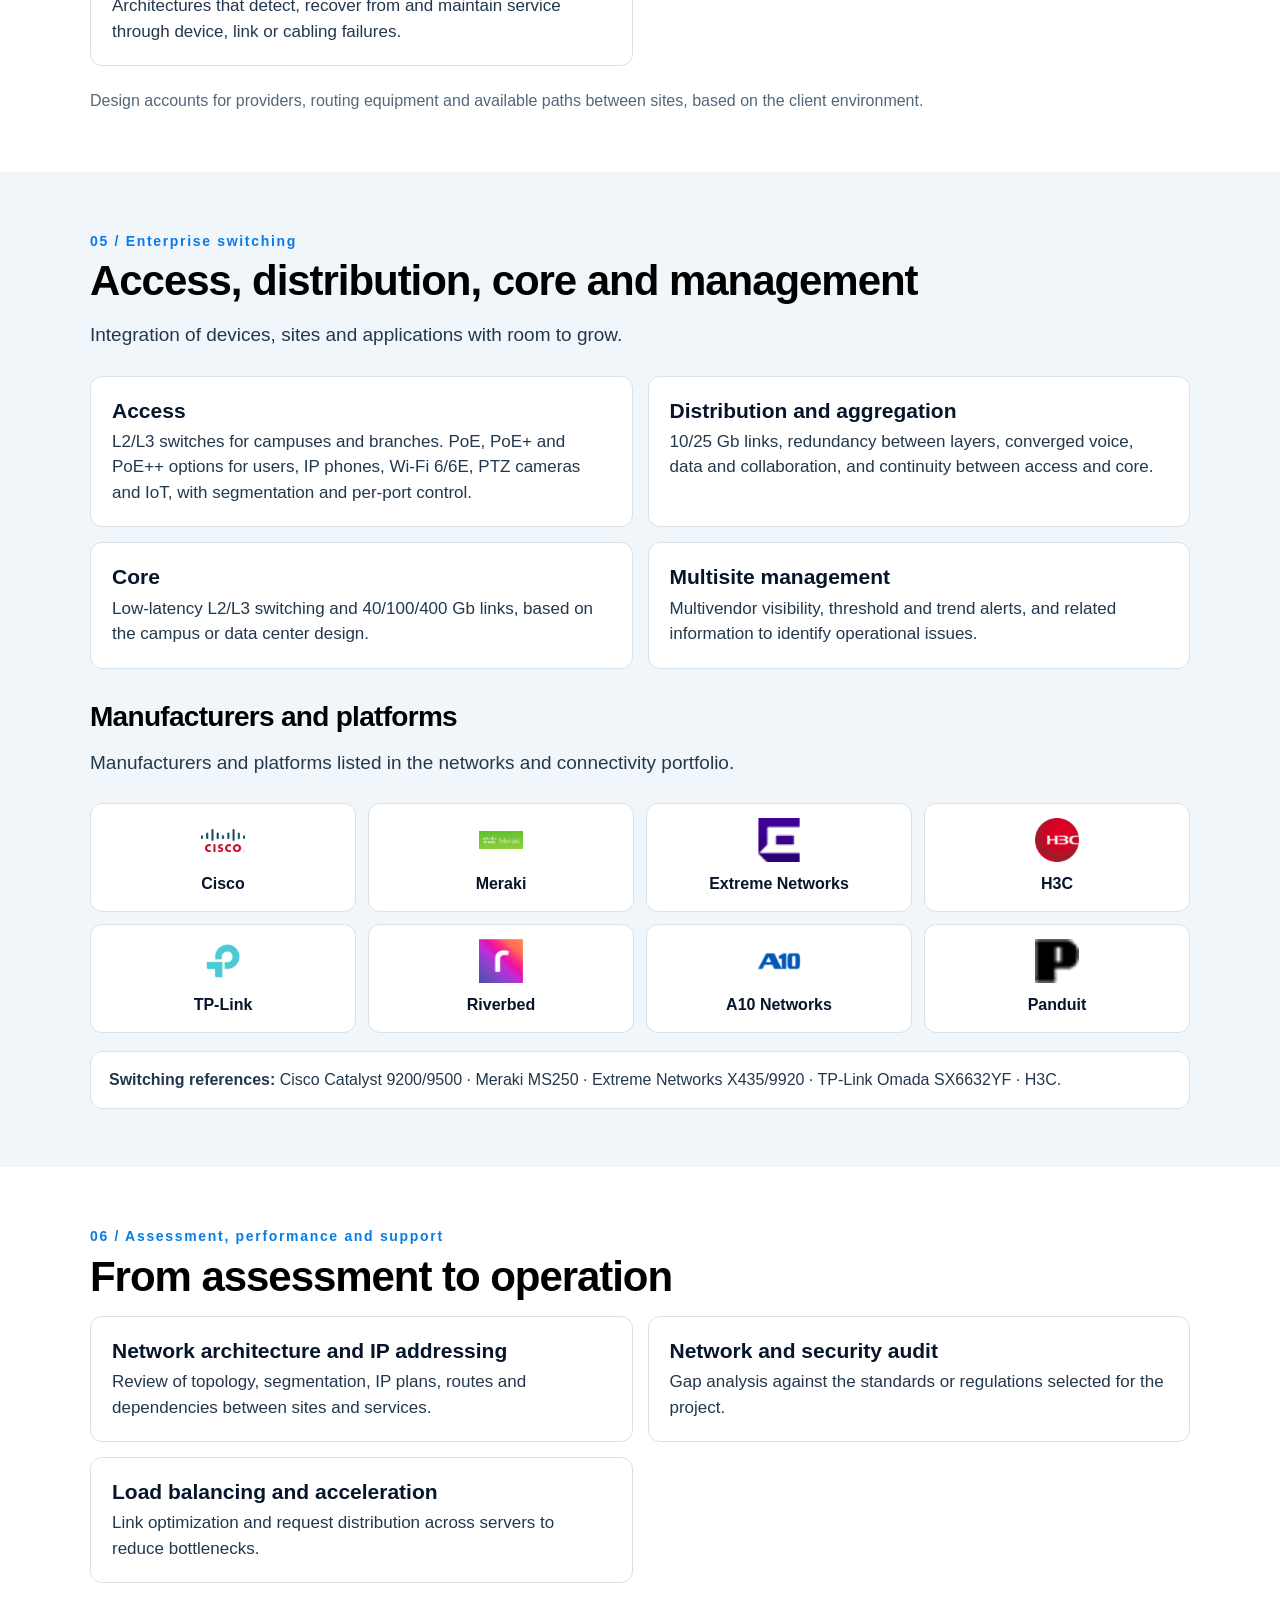
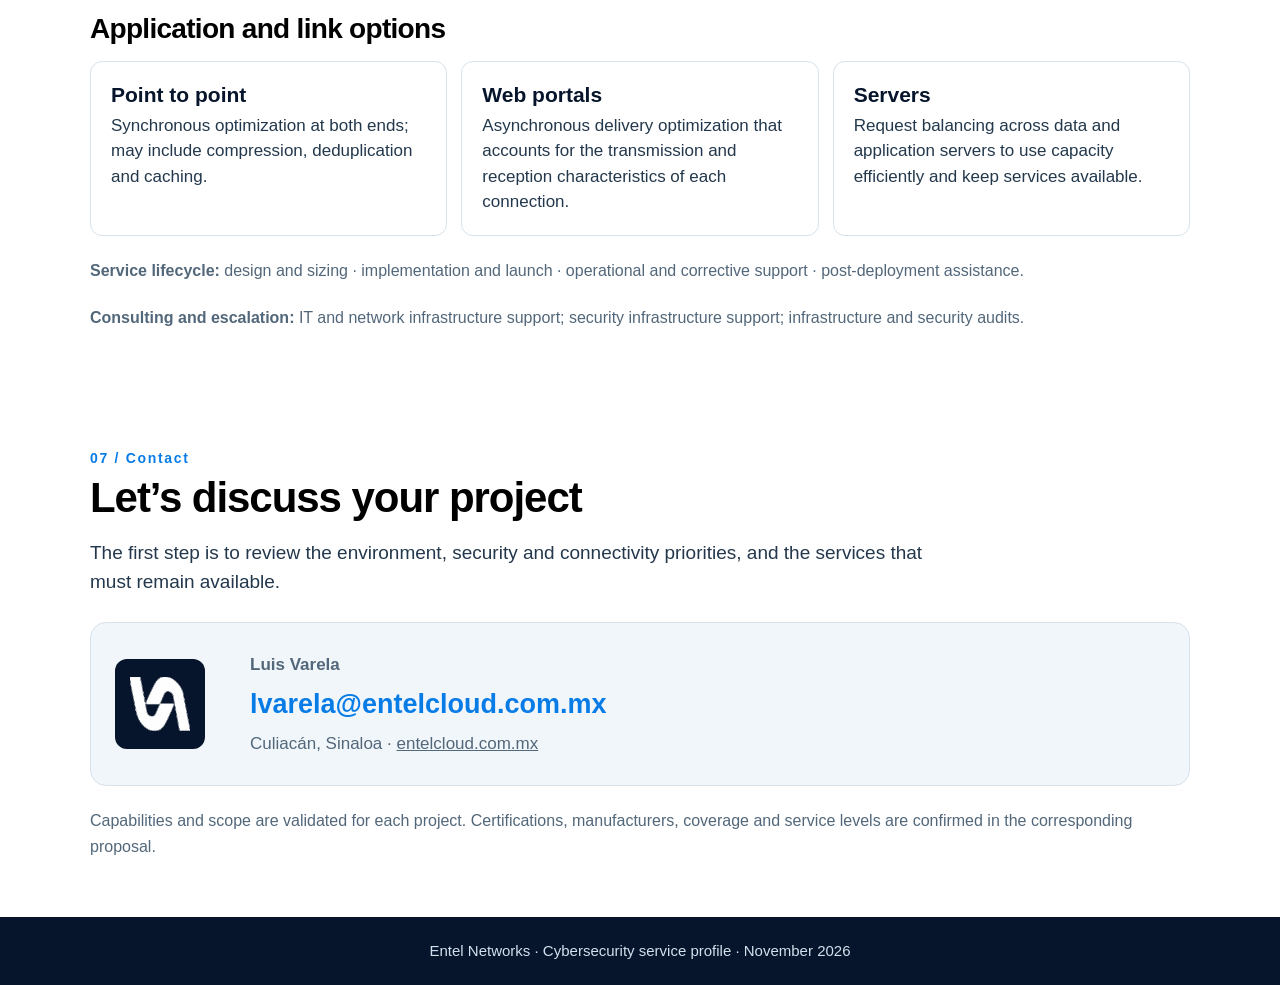
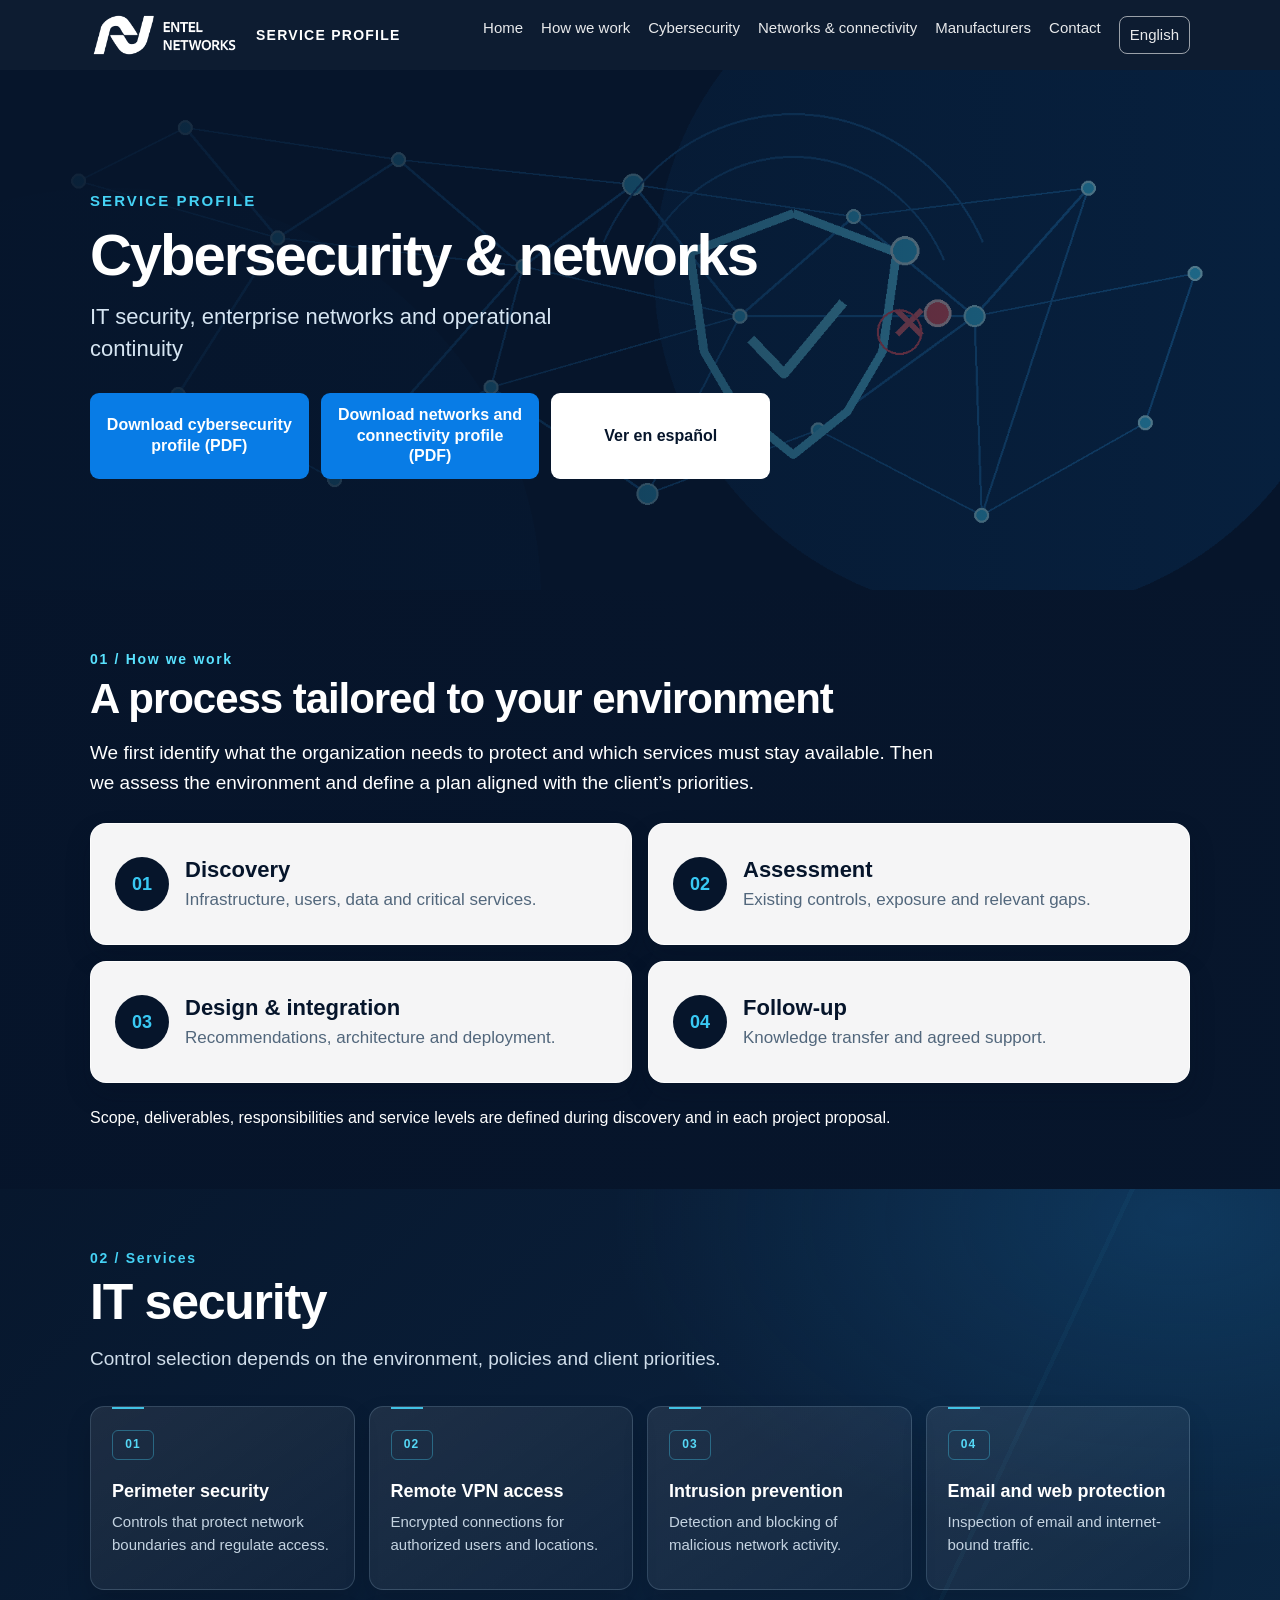
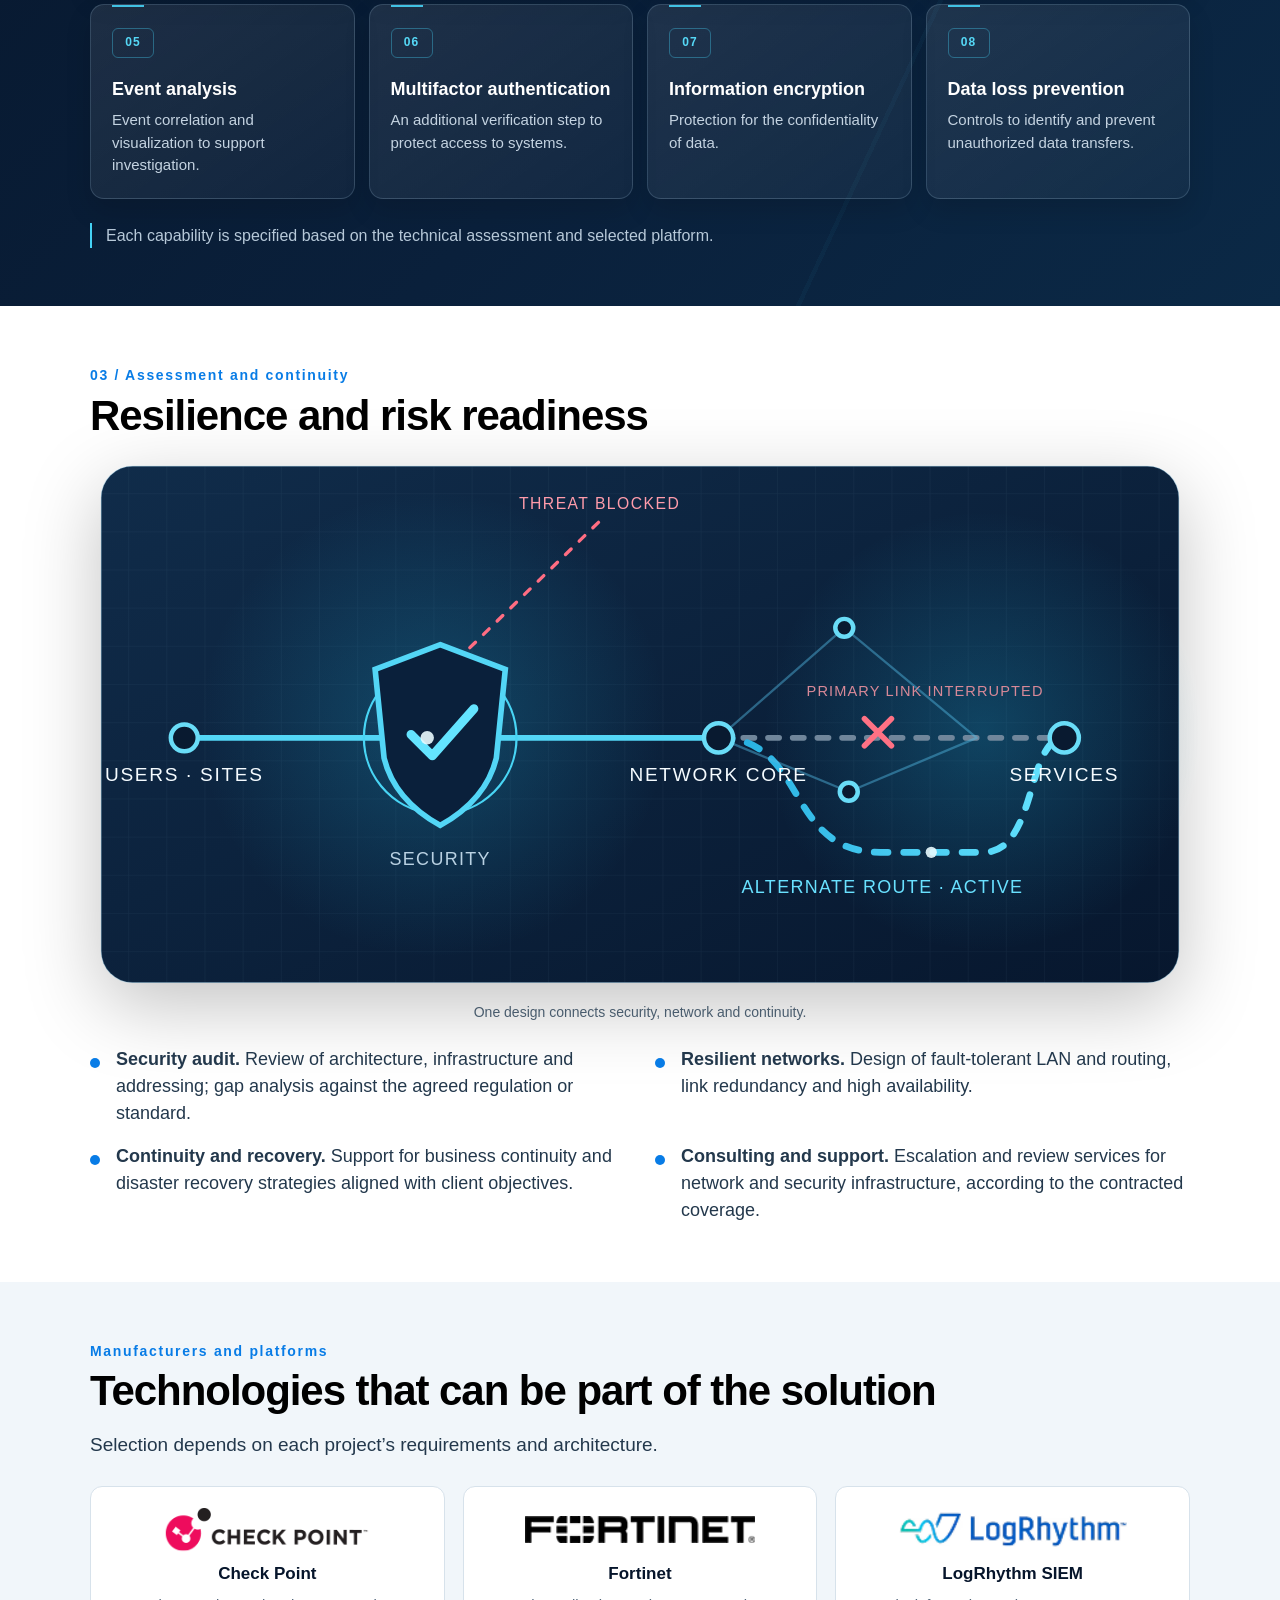
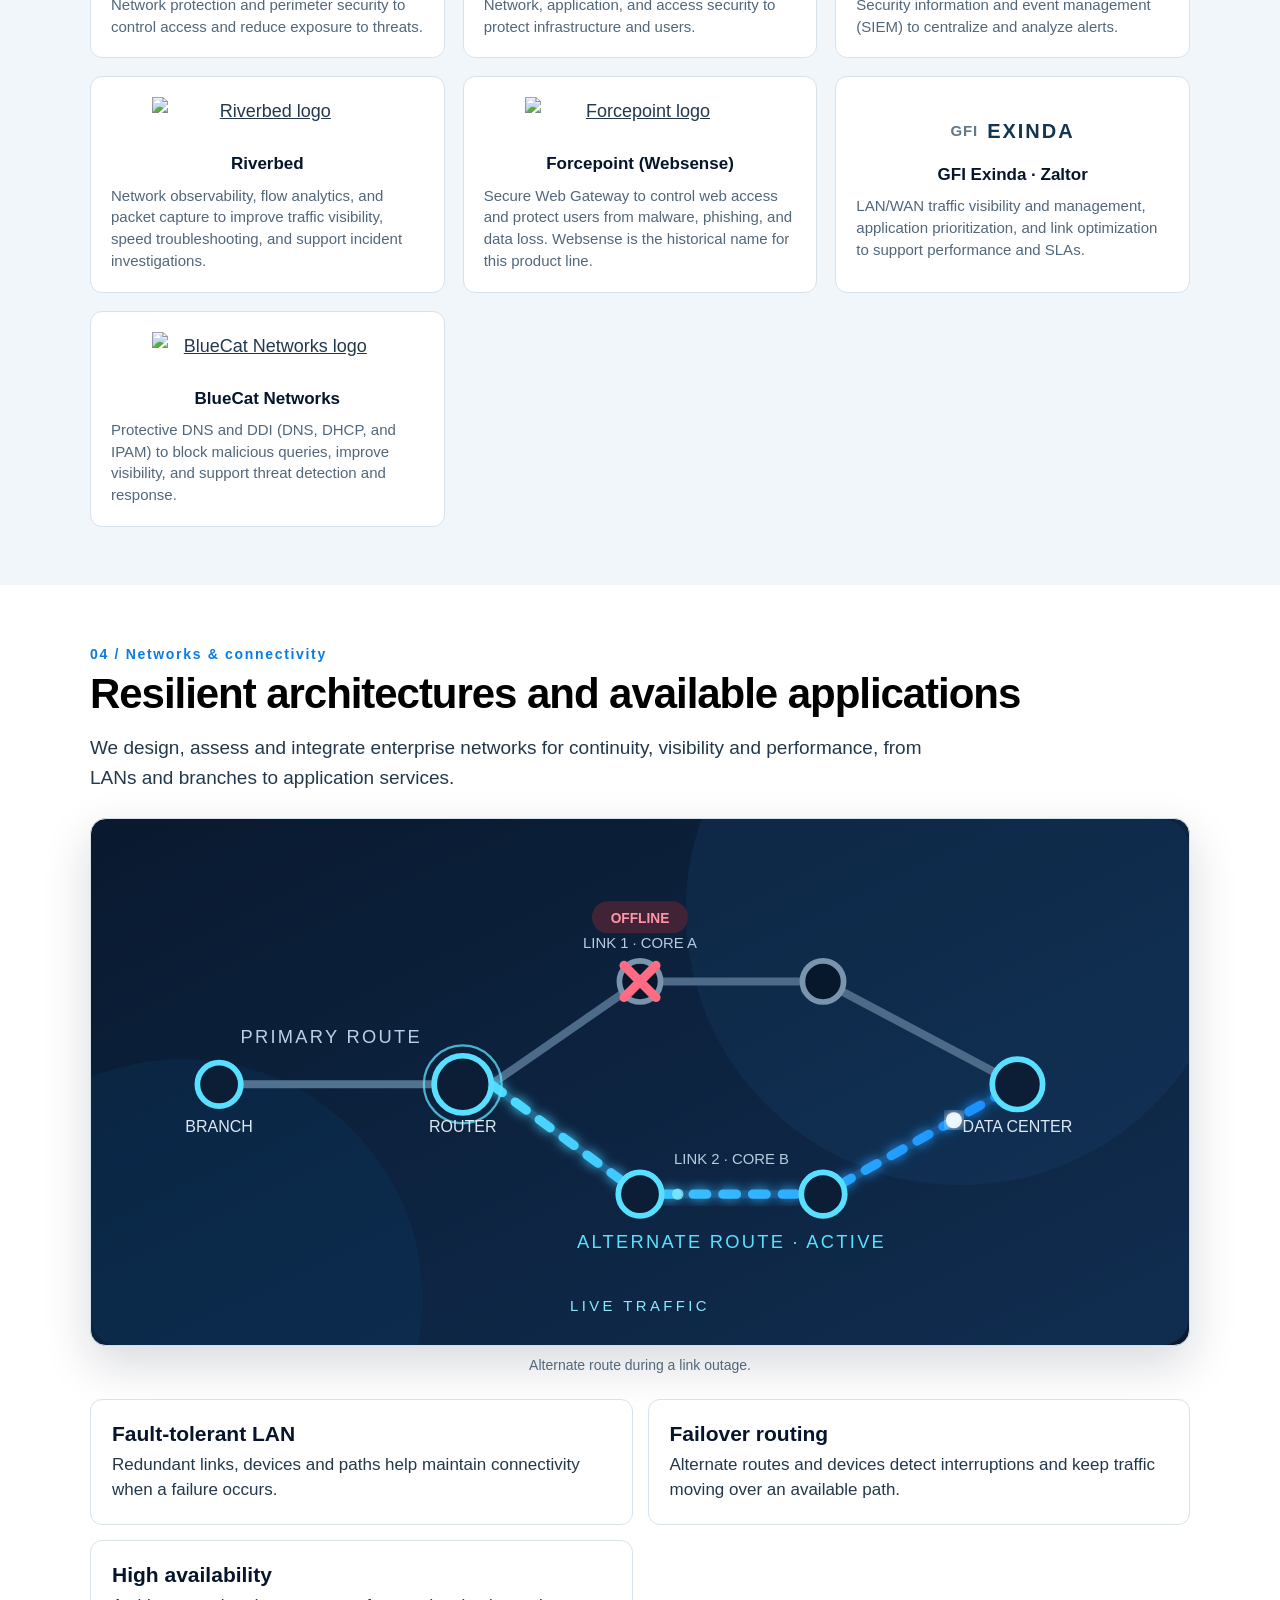
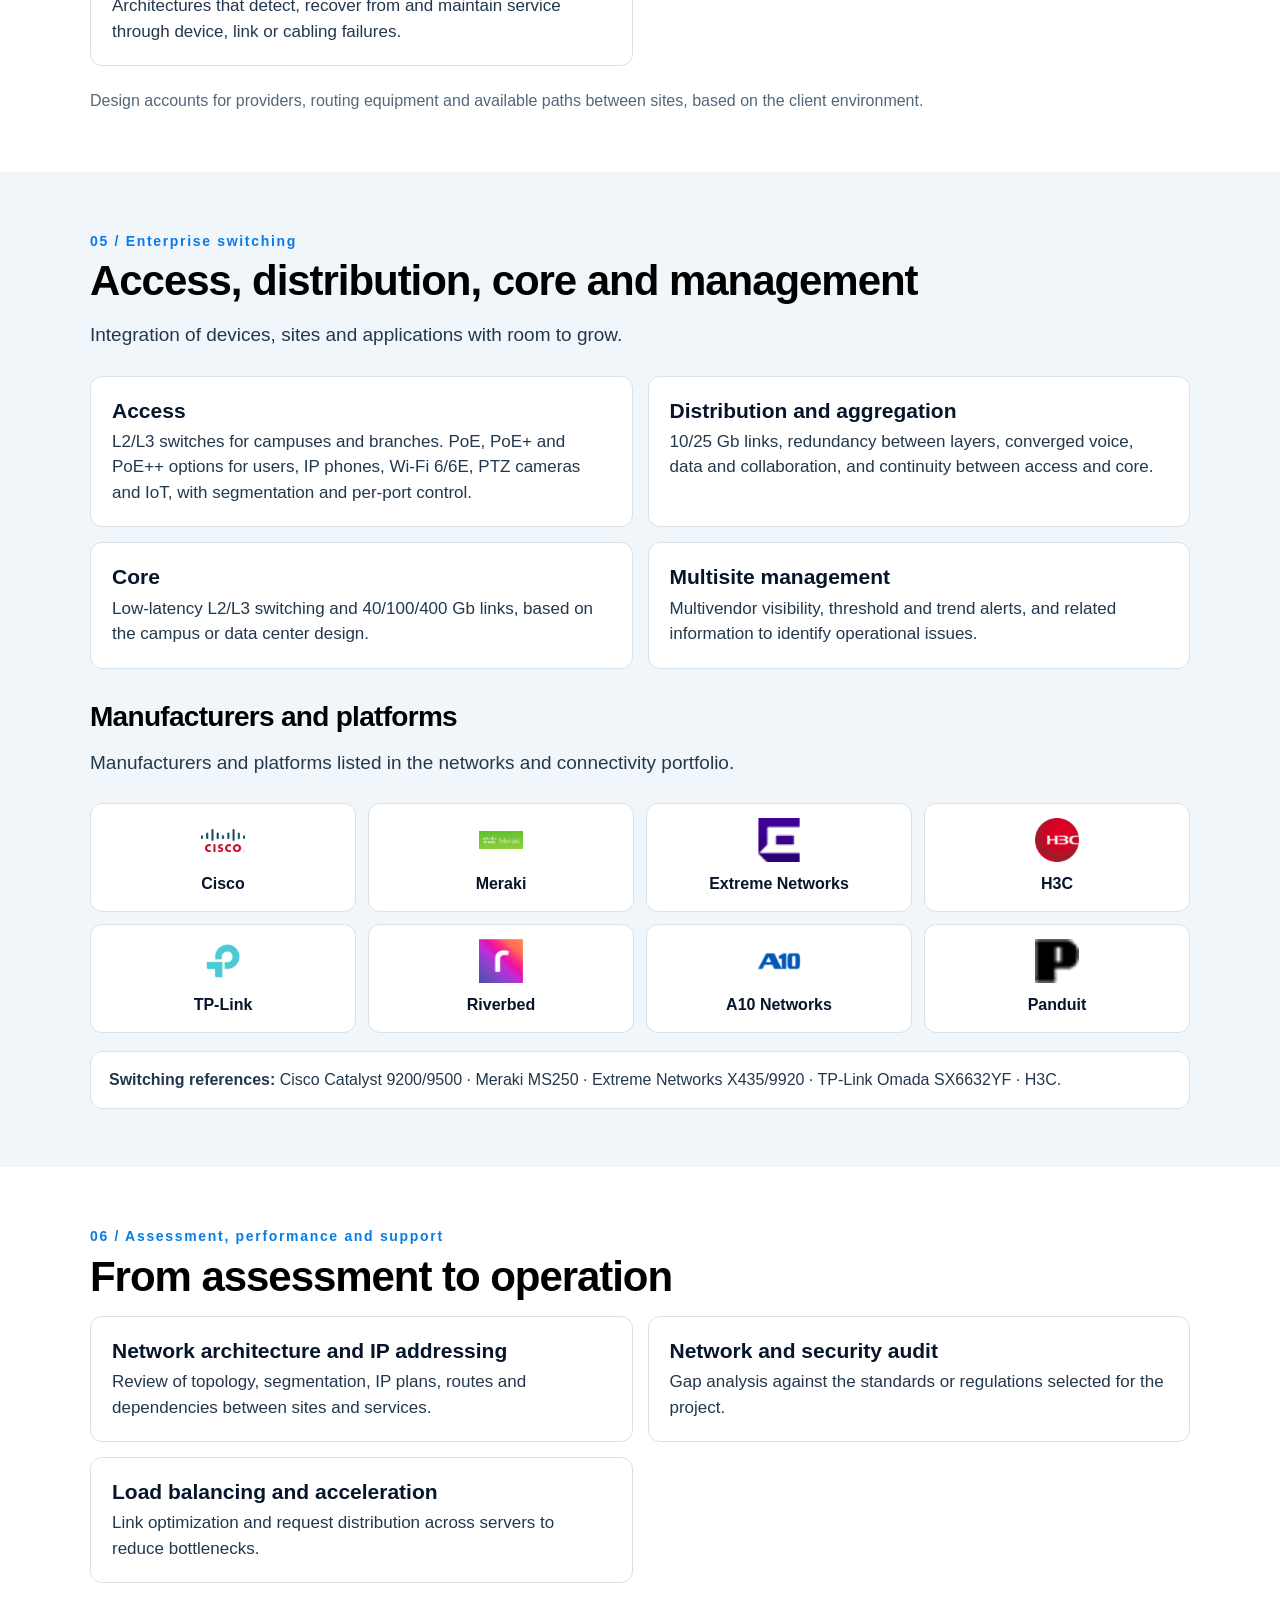
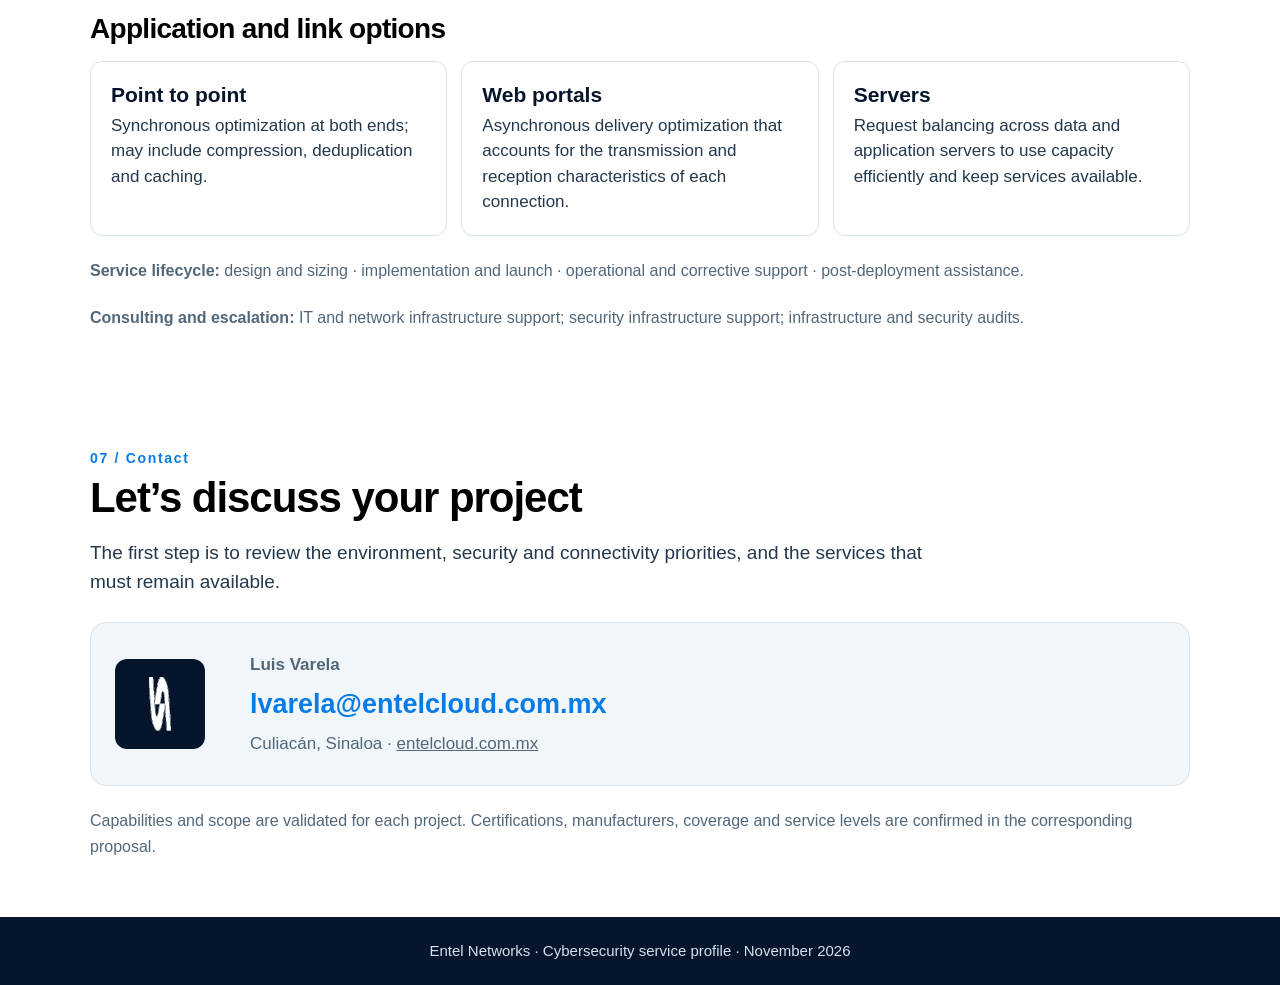
